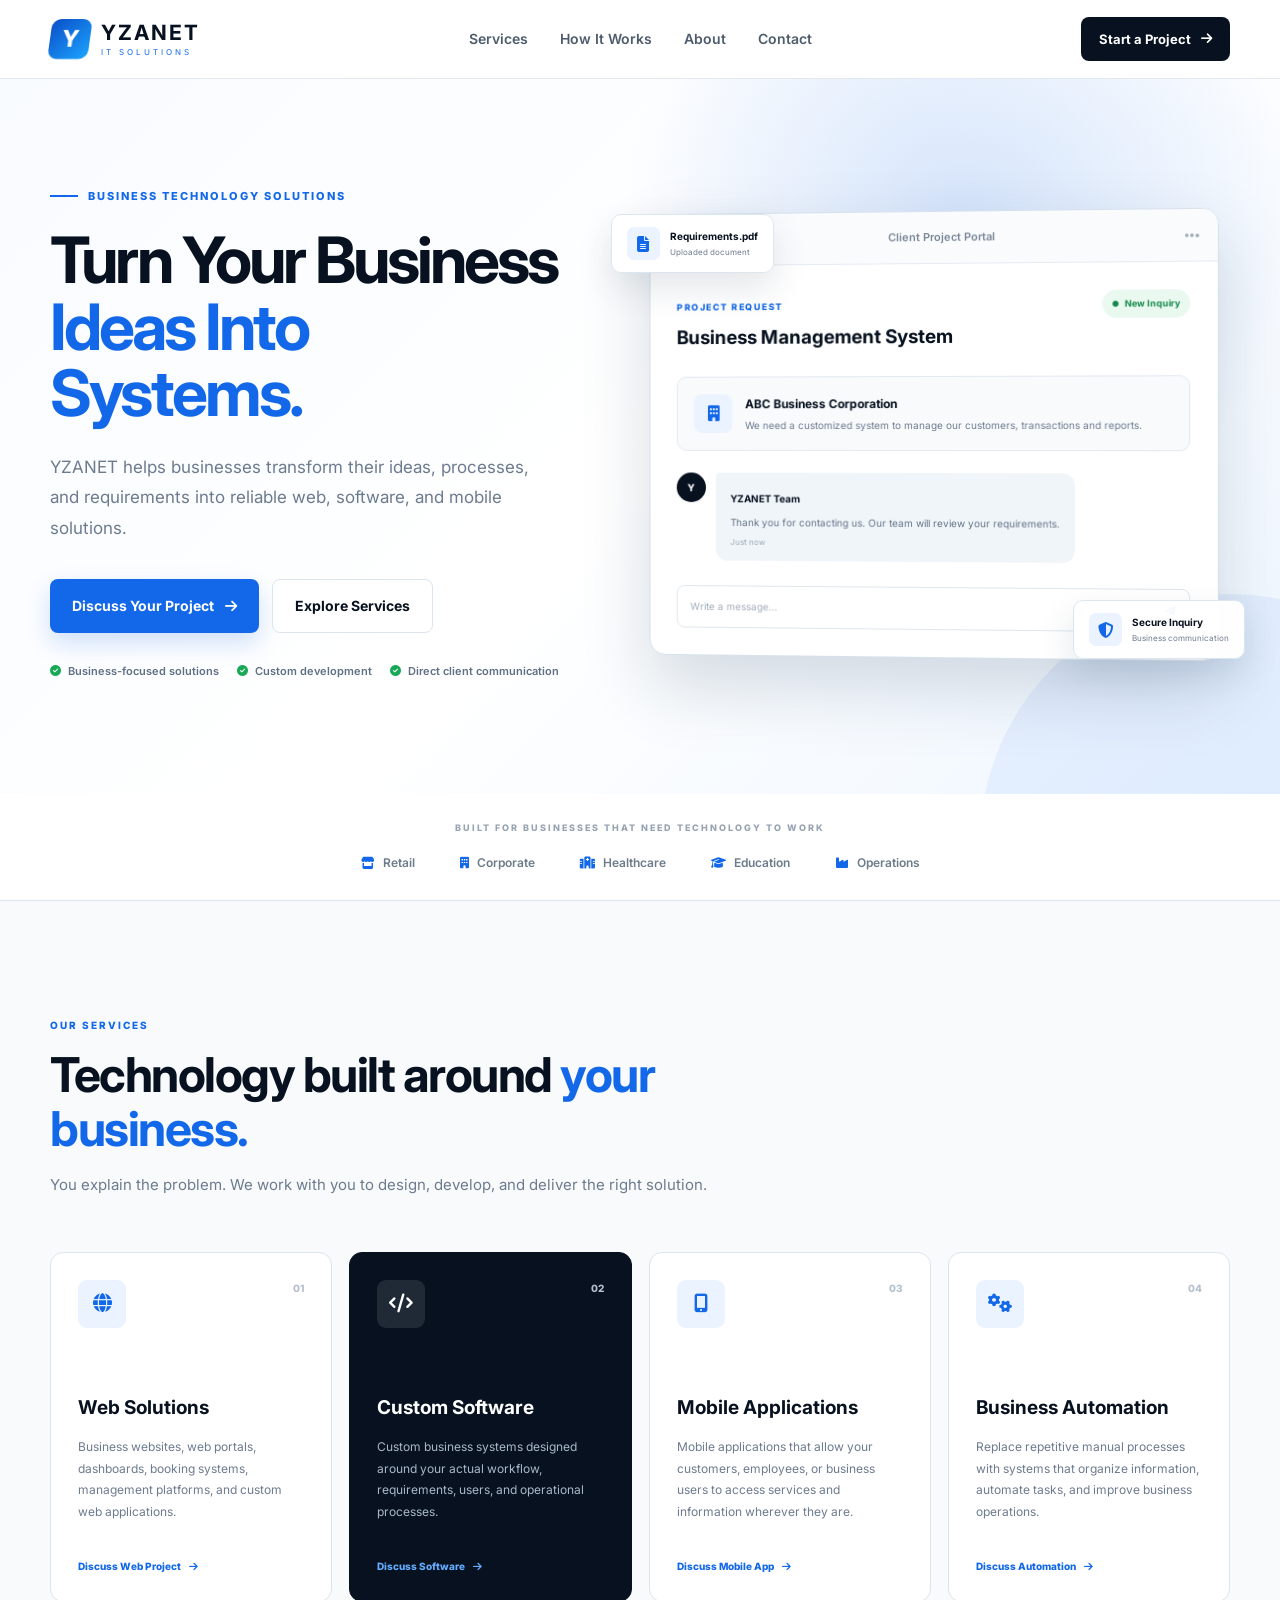
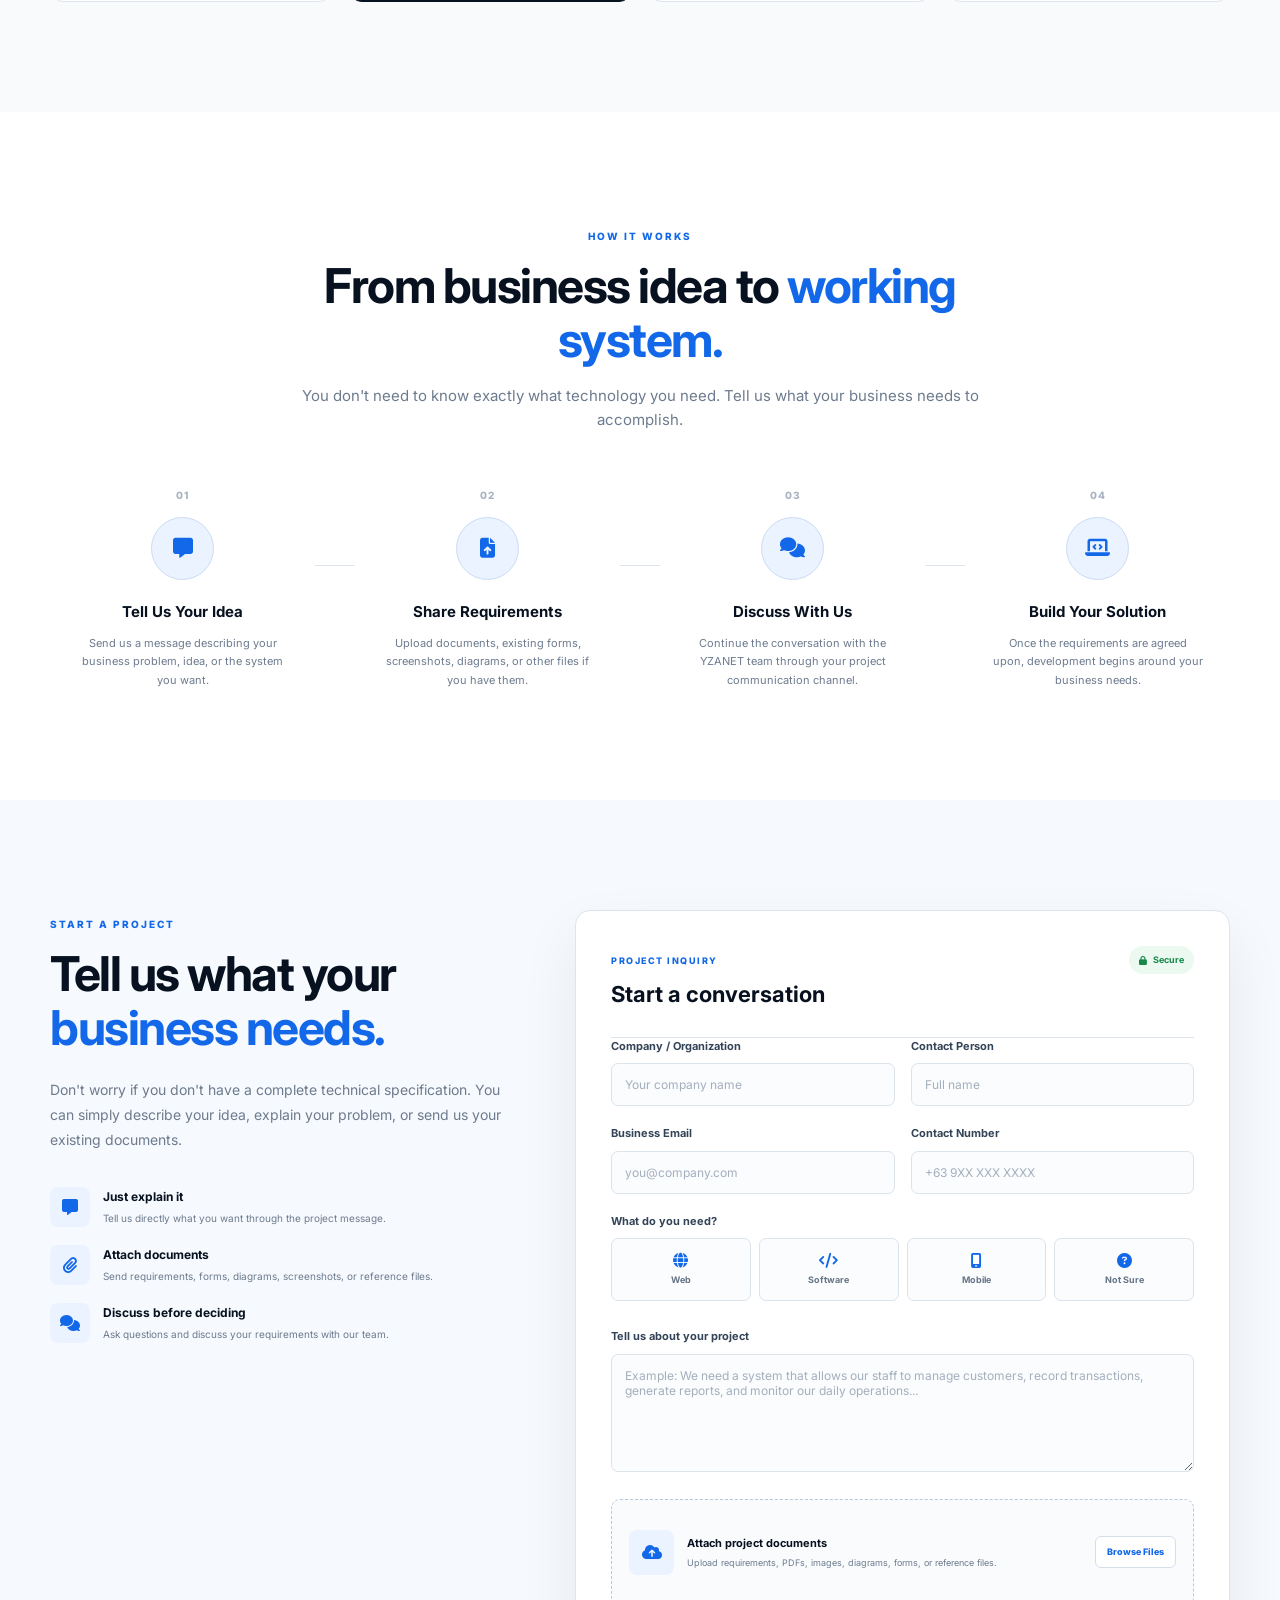
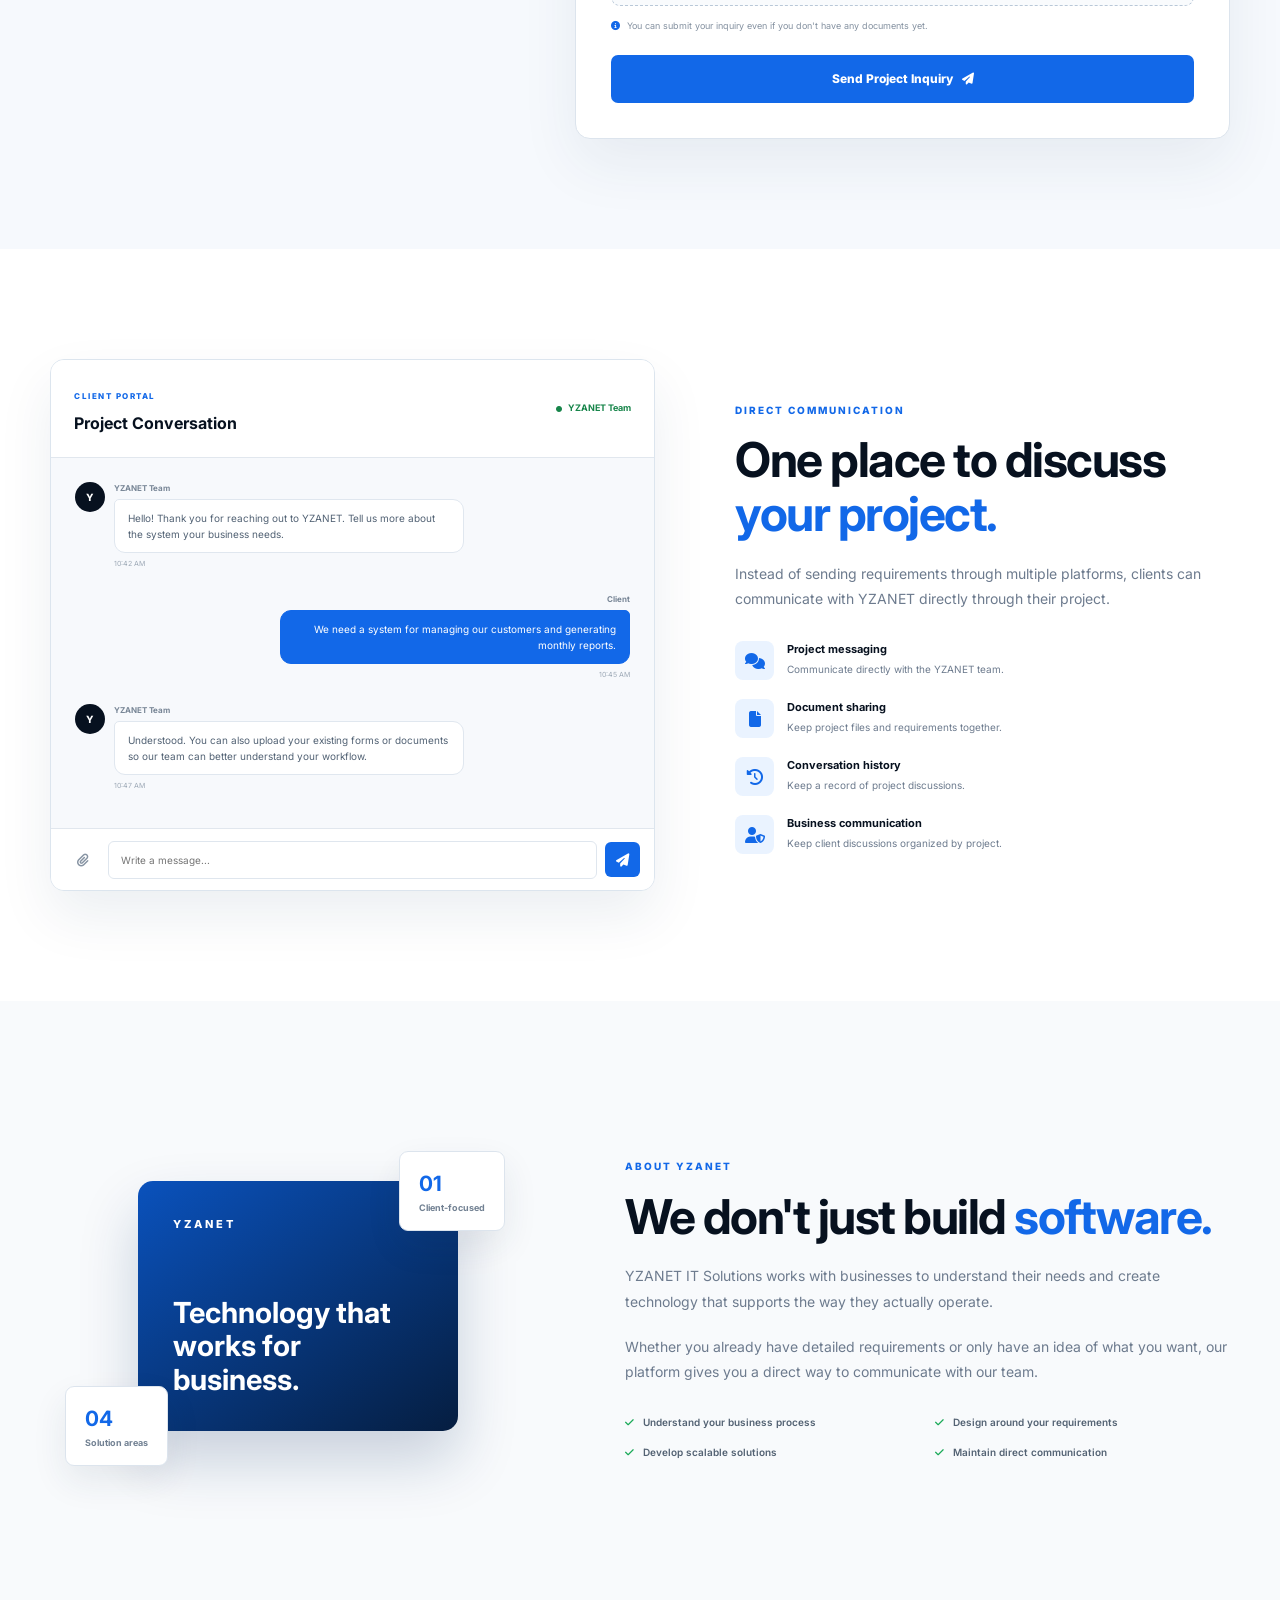
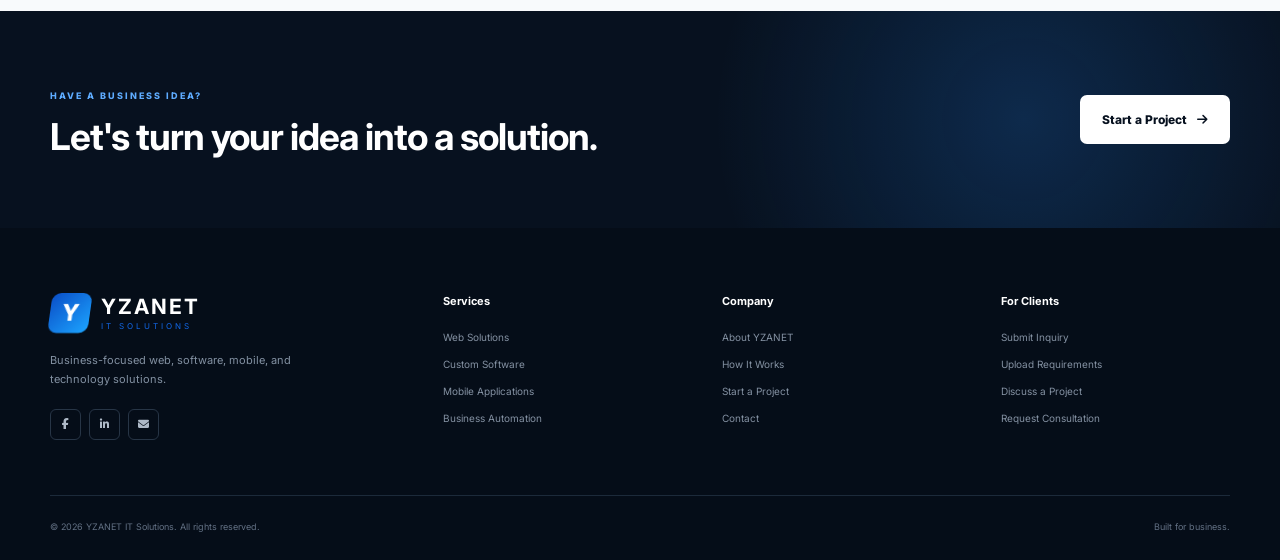
==== index.html @ 0297be77 "Fixing index" ====
<!DOCTYPE html>
<html lang="en">
<head>
    <meta charset="UTF-8">
    <meta name="viewport" content="width=device-width, initial-scale=1.0">
    <title>YZANET IT Solutions | Business Technology Solutions</title>
    <link rel="stylesheet" href="style.css">
    <link rel="preconnect" href="https://fonts.googleapis.com">
    <link rel="preconnect" href="https://fonts.gstatic.com" crossorigin>
    <link href="https://fonts.googleapis.com/css2?family=Inter:wght@400;500;600;700;800&display=swap" rel="stylesheet">
    <link rel="stylesheet" href="https://cdnjs.cloudflare.com/ajax/libs/font-awesome/6.7.2/css/all.min.css">
</head>
<body>

<header class="header">
    <div class="container nav-wrapper">
        <a href="#" class="logo">
            <span class="logo-mark">Y</span>
            <span class="logo-text">
                <strong>YZANET</strong>
                <small>IT SOLUTIONS</small>
            </span>
        </a>

        <nav class="navigation">
            <a href="#services">Services</a>
            <a href="#process">How It Works</a>
            <a href="#about">About</a>
            <a href="#contact">Contact</a>
        </nav>

        <a href="#project" class="nav-button">
            Start a Project
            <i class="fa-solid fa-arrow-right"></i>
        </a>
    </div>
</header>

<main>

<section class="hero">
    <div class="container hero-grid">
        <div class="hero-content">
            <div class="hero-label">
                <span></span>
                BUSINESS TECHNOLOGY SOLUTIONS
            </div>

            <h1>
                Turn Your Business
                <span>Ideas Into Systems.</span>
            </h1>

            <p>
                YZANET helps businesses transform their ideas, processes,
                and requirements into reliable web, software, and mobile
                solutions.
            </p>

            <div class="hero-actions">
                <a href="#project" class="primary-button">
                    Discuss Your Project
                    <i class="fa-solid fa-arrow-right"></i>
                </a>

                <a href="#services" class="secondary-button">
                    Explore Services
                </a>
            </div>

            <div class="hero-trust">
                <div>
                    <i class="fa-solid fa-circle-check"></i>
                    Business-focused solutions
                </div>

                <div>
                    <i class="fa-solid fa-circle-check"></i>
                    Custom development
                </div>

                <div>
                    <i class="fa-solid fa-circle-check"></i>
                    Direct client communication
                </div>
            </div>
        </div>

        <div class="hero-panel">
            <div class="dashboard-window">
                <div class="window-top">
                    <div class="window-dots">
                        <span></span>
                        <span></span>
                        <span></span>
                    </div>

                    <span class="window-title">
                        Client Project Portal
                    </span>

                    <i class="fa-solid fa-ellipsis"></i>
                </div>

                <div class="dashboard-content">
                    <div class="dashboard-header">
                        <div>
                            <small>PROJECT REQUEST</small>
                            <h3>Business Management System</h3>
                        </div>

                        <span class="status">
                            <i class="fa-solid fa-circle"></i>
                            New Inquiry
                        </span>
                    </div>

                    <div class="request-card">
                        <div class="request-icon">
                            <i class="fa-solid fa-building"></i>
                        </div>

                        <div>
                            <strong>ABC Business Corporation</strong>
                            <p>
                                We need a customized system to manage
                                our customers, transactions and reports.
                            </p>
                        </div>
                    </div>

                    <div class="dashboard-message">
                        <div class="message-avatar">
                            Y
                        </div>

                        <div class="message-bubble">
                            <strong>YZANET Team</strong>
                            <p>
                                Thank you for contacting us. Our team
                                will review your requirements.
                            </p>
                            <small>Just now</small>
                        </div>
                    </div>

                    <div class="dashboard-input">
                        <span>Write a message...</span>
                        <i class="fa-solid fa-paper-plane"></i>
                    </div>
                </div>
            </div>

            <div class="floating-card floating-document">
                <i class="fa-solid fa-file-lines"></i>
                <div>
                    <strong>Requirements.pdf</strong>
                    <small>Uploaded document</small>
                </div>
            </div>

            <div class="floating-card floating-secure">
                <i class="fa-solid fa-shield-halved"></i>
                <div>
                    <strong>Secure Inquiry</strong>
                    <small>Business communication</small>
                </div>
            </div>
        </div>
    </div>
</section>

<section class="clients-strip">
    <div class="container">
        <p>BUILT FOR BUSINESSES THAT NEED TECHNOLOGY TO WORK</p>

        <div class="business-types">
            <span><i class="fa-solid fa-store"></i> Retail</span>
            <span><i class="fa-solid fa-building"></i> Corporate</span>
            <span><i class="fa-solid fa-hospital"></i> Healthcare</span>
            <span><i class="fa-solid fa-graduation-cap"></i> Education</span>
            <span><i class="fa-solid fa-industry"></i> Operations</span>
        </div>
    </div>
</section>

<section class="services section" id="services">
    <div class="container">
        <div class="section-heading">
            <span class="section-label">OUR SERVICES</span>

            <h2>
                Technology built around
                <span>your business.</span>
            </h2>

            <p>
                You explain the problem. We work with you to design,
                develop, and deliver the right solution.
            </p>
        </div>

        <div class="service-grid">

            <article class="service-card">
                <div class="service-icon">
                    <i class="fa-solid fa-globe"></i>
                </div>

                <span class="service-number">01</span>

                <h3>Web Solutions</h3>

                <p>
                    Business websites, web portals, dashboards,
                    booking systems, management platforms, and
                    custom web applications.
                </p>

                <a href="#project">
                    Discuss Web Project
                    <i class="fa-solid fa-arrow-right"></i>
                </a>
            </article>

            <article class="service-card featured">
                <div class="service-icon">
                    <i class="fa-solid fa-code"></i>
                </div>

                <span class="service-number">02</span>

                <h3>Custom Software</h3>

                <p>
                    Custom business systems designed around your
                    actual workflow, requirements, users, and
                    operational processes.
                </p>

                <a href="#project">
                    Discuss Software
                    <i class="fa-solid fa-arrow-right"></i>
                </a>
            </article>

            <article class="service-card">
                <div class="service-icon">
                    <i class="fa-solid fa-mobile-screen-button"></i>
                </div>

                <span class="service-number">03</span>

                <h3>Mobile Applications</h3>

                <p>
                    Mobile applications that allow your customers,
                    employees, or business users to access services
                    and information wherever they are.
                </p>

                <a href="#project">
                    Discuss Mobile App
                    <i class="fa-solid fa-arrow-right"></i>
                </a>
            </article>

            <article class="service-card">
                <div class="service-icon">
                    <i class="fa-solid fa-gears"></i>
                </div>

                <span class="service-number">04</span>

                <h3>Business Automation</h3>

                <p>
                    Replace repetitive manual processes with systems
                    that organize information, automate tasks, and
                    improve business operations.
                </p>

                <a href="#project">
                    Discuss Automation
                    <i class="fa-solid fa-arrow-right"></i>
                </a>
            </article>

        </div>
    </div>
</section>

<section class="process section" id="process">
    <div class="container">

        <div class="section-heading centered">
            <span class="section-label">HOW IT WORKS</span>

            <h2>
                From business idea to
                <span>working system.</span>
            </h2>

            <p>
                You don't need to know exactly what technology you need.
                Tell us what your business needs to accomplish.
            </p>
        </div>

        <div class="process-grid">

            <div class="process-step">
                <div class="step-number">01</div>

                <div class="step-icon">
                    <i class="fa-solid fa-message"></i>
                </div>

                <h3>Tell Us Your Idea</h3>

                <p>
                    Send us a message describing your business problem,
                    idea, or the system you want.
                </p>
            </div>

            <div class="process-line"></div>

            <div class="process-step">
                <div class="step-number">02</div>

                <div class="step-icon">
                    <i class="fa-solid fa-file-arrow-up"></i>
                </div>

                <h3>Share Requirements</h3>

                <p>
                    Upload documents, existing forms, screenshots,
                    diagrams, or other files if you have them.
                </p>
            </div>

            <div class="process-line"></div>

            <div class="process-step">
                <div class="step-number">03</div>

                <div class="step-icon">
                    <i class="fa-solid fa-comments"></i>
                </div>

                <h3>Discuss With Us</h3>

                <p>
                    Continue the conversation with the YZANET team
                    through your project communication channel.
                </p>
            </div>

            <div class="process-line"></div>

            <div class="process-step">
                <div class="step-number">04</div>

                <div class="step-icon">
                    <i class="fa-solid fa-laptop-code"></i>
                </div>

                <h3>Build Your Solution</h3>

                <p>
                    Once the requirements are agreed upon, development
                    begins around your business needs.
                </p>
            </div>

        </div>
    </div>
</section>

<section class="project-section section" id="project">
    <div class="container project-layout">

        <div class="project-info">
            <span class="section-label">START A PROJECT</span>

            <h2>
                Tell us what your
                <span>business needs.</span>
            </h2>

            <p>
                Don't worry if you don't have a complete technical
                specification. You can simply describe your idea,
                explain your problem, or send us your existing
                documents.
            </p>

            <div class="project-options">

                <div class="project-option">
                    <div class="option-icon">
                        <i class="fa-solid fa-message"></i>
                    </div>

                    <div>
                        <h4>Just explain it</h4>
                        <p>
                            Tell us directly what you want through
                            the project message.
                        </p>
                    </div>
                </div>

                <div class="project-option">
                    <div class="option-icon">
                        <i class="fa-solid fa-paperclip"></i>
                    </div>

                    <div>
                        <h4>Attach documents</h4>
                        <p>
                            Send requirements, forms, diagrams,
                            screenshots, or reference files.
                        </p>
                    </div>
                </div>

                <div class="project-option">
                    <div class="option-icon">
                        <i class="fa-solid fa-comments"></i>
                    </div>

                    <div>
                        <h4>Discuss before deciding</h4>
                        <p>
                            Ask questions and discuss your requirements
                            with our team.
                        </p>
                    </div>
                </div>

            </div>
        </div>

        <div class="project-form-card">

            <div class="form-header">
                <div>
                    <span>PROJECT INQUIRY</span>
                    <h3>Start a conversation</h3>
                </div>

                <div class="secure-badge">
                    <i class="fa-solid fa-lock"></i>
                    Secure
                </div>
            </div>

            <form>

                <div class="form-row">

                    <div class="form-group">
                        <label for="company">
                            Company / Organization
                        </label>

                        <input
                            type="text"
                            id="company"
                            placeholder="Your company name"
                        >
                    </div>

                    <div class="form-group">
                        <label for="contact">
                            Contact Person
                        </label>

                        <input
                            type="text"
                            id="contact"
                            placeholder="Full name"
                        >
                    </div>

                </div>

                <div class="form-row">

                    <div class="form-group">
                        <label for="email">
                            Business Email
                        </label>

                        <input
                            type="email"
                            id="email"
                            placeholder="you@company.com"
                        >
                    </div>

                    <div class="form-group">
                        <label for="phone">
                            Contact Number
                        </label>

                        <input
                            type="tel"
                            id="phone"
                            placeholder="+63 9XX XXX XXXX"
                        >
                    </div>

                </div>

                <div class="form-group">
                    <label>
                        What do you need?
                    </label>

                    <div class="service-select">

                        <label class="select-option">
                            <input type="checkbox" name="service">
                            <span>
                                <i class="fa-solid fa-globe"></i>
                                Web
                            </span>
                        </label>

                        <label class="select-option">
                            <input type="checkbox" name="service">
                            <span>
                                <i class="fa-solid fa-code"></i>
                                Software
                            </span>
                        </label>

                        <label class="select-option">
                            <input type="checkbox" name="service">
                            <span>
                                <i class="fa-solid fa-mobile-screen"></i>
                                Mobile
                            </span>
                        </label>

                        <label class="select-option">
                            <input type="checkbox" name="service">
                            <span>
                                <i class="fa-solid fa-circle-question"></i>
                                Not Sure
                            </span>
                        </label>

                    </div>
                </div>

                <div class="form-group">
                    <label for="message">
                        Tell us about your project
                    </label>

                    <textarea
                        id="message"
                        rows="6"
                        placeholder="Example: We need a system that allows our staff to manage customers, record transactions, generate reports, and monitor our daily operations..."
                    ></textarea>
                </div>

                <div class="upload-area">

                    <input
                        type="file"
                        id="documents"
                        multiple
                        hidden
                    >

                    <label for="documents" class="upload-content">
                        <div class="upload-icon">
                            <i class="fa-solid fa-cloud-arrow-up"></i>
                        </div>

                        <div>
                            <strong>
                                Attach project documents
                            </strong>

                            <p>
                                Upload requirements, PDFs, images,
                                diagrams, forms, or reference files.
                            </p>
                        </div>

                        <span class="browse-button">
                            Browse Files
                        </span>
                    </label>

                </div>

                <div class="form-note">
                    <i class="fa-solid fa-circle-info"></i>

                    You can submit your inquiry even if you don't
                    have any documents yet.
                </div>

                <button type="submit" class="submit-button">
                    Send Project Inquiry
                    <i class="fa-solid fa-paper-plane"></i>
                </button>

            </form>
        </div>
    </div>
</section>

<section class="conversation-section section">
    <div class="container conversation-layout">

        <div class="conversation-preview">

            <div class="conversation-top">
                <div>
                    <span>CLIENT PORTAL</span>
                    <h3>Project Conversation</h3>
                </div>

                <span class="online">
                    <i class="fa-solid fa-circle"></i>
                    YZANET Team
                </span>
            </div>

            <div class="conversation-body">

                <div class="message received">
                    <div class="message-avatar">
                        Y
                    </div>

                    <div>
                        <span class="message-name">
                            YZANET Team
                        </span>

                        <div class="message-content">
                            Hello! Thank you for reaching out to
                            YZANET. Tell us more about the system
                            your business needs.
                        </div>

                        <small>10:42 AM</small>
                    </div>
                </div>

                <div class="message sent">

                    <div>
                        <span class="message-name">
                            Client
                        </span>

                        <div class="message-content">
                            We need a system for managing our
                            customers and generating monthly reports.
                        </div>

                        <small>10:45 AM</small>
                    </div>

                </div>

                <div class="message received">

                    <div class="message-avatar">
                        Y
                    </div>

                    <div>
                        <span class="message-name">
                            YZANET Team
                        </span>

                        <div class="message-content">
                            Understood. You can also upload your
                            existing forms or documents so our team
                            can better understand your workflow.
                        </div>

                        <small>10:47 AM</small>
                    </div>

                </div>

            </div>

            <div class="conversation-input">
                <button>
                    <i class="fa-solid fa-paperclip"></i>
                </button>

                <input
                    type="text"
                    placeholder="Write a message..."
                >

                <button class="send-message">
                    <i class="fa-solid fa-paper-plane"></i>
                </button>
            </div>

        </div>

        <div class="conversation-info">

            <span class="section-label">
                DIRECT COMMUNICATION
            </span>

            <h2>
                One place to discuss
                <span>your project.</span>
            </h2>

            <p>
                Instead of sending requirements through multiple
                platforms, clients can communicate with YZANET
                directly through their project.
            </p>

            <div class="communication-list">

                <div>
                    <i class="fa-solid fa-comments"></i>

                    <span>
                        <strong>Project messaging</strong>
                        Communicate directly with the YZANET team.
                    </span>
                </div>

                <div>
                    <i class="fa-solid fa-file"></i>

                    <span>
                        <strong>Document sharing</strong>
                        Keep project files and requirements together.
                    </span>
                </div>

                <div>
                    <i class="fa-solid fa-clock-rotate-left"></i>

                    <span>
                        <strong>Conversation history</strong>
                        Keep a record of project discussions.
                    </span>
                </div>

                <div>
                    <i class="fa-solid fa-user-shield"></i>

                    <span>
                        <strong>Business communication</strong>
                        Keep client discussions organized by project.
                    </span>
                </div>

            </div>

        </div>

    </div>
</section>

<section class="about section" id="about">
    <div class="container about-grid">

        <div class="about-visual">
            <div class="about-box main-box">
                <span>YZANET</span>
                <strong>
                    Technology that
                    works for business.
                </strong>
            </div>

            <div class="about-stat stat-one">
                <strong>01</strong>
                <span>Client-focused</span>
            </div>

            <div class="about-stat stat-two">
                <strong>04</strong>
                <span>Solution areas</span>
            </div>
        </div>

        <div class="about-content">

            <span class="section-label">ABOUT YZANET</span>

            <h2>
                We don't just build
                <span>software.</span>
            </h2>

            <p>
                YZANET IT Solutions works with businesses to understand
                their needs and create technology that supports the way
                they actually operate.
            </p>

            <p>
                Whether you already have detailed requirements or only
                have an idea of what you want, our platform gives you
                a direct way to communicate with our team.
            </p>

            <div class="about-points">

                <div>
                    <i class="fa-solid fa-check"></i>
                    <span>Understand your business process</span>
                </div>

                <div>
                    <i class="fa-solid fa-check"></i>
                    <span>Design around your requirements</span>
                </div>

                <div>
                    <i class="fa-solid fa-check"></i>
                    <span>Develop scalable solutions</span>
                </div>

                <div>
                    <i class="fa-solid fa-check"></i>
                    <span>Maintain direct communication</span>
                </div>

            </div>

        </div>

    </div>
</section>

<section class="cta" id="contact">
    <div class="container cta-content">

        <div>
            <span>HAVE A BUSINESS IDEA?</span>

            <h2>
                Let's turn your idea
                into a solution.
            </h2>
        </div>

        <a href="#project" class="cta-button">
            Start a Project
            <i class="fa-solid fa-arrow-right"></i>
        </a>

    </div>
</section>

</main>

<footer class="footer">

    <div class="container footer-grid">

        <div class="footer-brand">

            <a href="#" class="logo">
                <span class="logo-mark">Y</span>

                <span class="logo-text">
                    <strong>YZANET</strong>
                    <small>IT SOLUTIONS</small>
                </span>
            </a>

            <p>
                Business-focused web, software, mobile, and
                technology solutions.
            </p>

            <div class="social-links">
                <a href="#">
                    <i class="fa-brands fa-facebook-f"></i>
                </a>

                <a href="#">
                    <i class="fa-brands fa-linkedin-in"></i>
                </a>

                <a href="#">
                    <i class="fa-solid fa-envelope"></i>
                </a>
            </div>

        </div>

        <div class="footer-column">
            <h4>Services</h4>
            <a href="#services">Web Solutions</a>
            <a href="#services">Custom Software</a>
            <a href="#services">Mobile Applications</a>
            <a href="#services">Business Automation</a>
        </div>

        <div class="footer-column">
            <h4>Company</h4>
            <a href="#about">About YZANET</a>
            <a href="#process">How It Works</a>
            <a href="#project">Start a Project</a>
            <a href="#contact">Contact</a>
        </div>

        <div class="footer-column">
            <h4>For Clients</h4>
            <a href="#project">Submit Inquiry</a>
            <a href="#project">Upload Requirements</a>
            <a href="#project">Discuss a Project</a>
            <a href="#project">Request Consultation</a>
        </div>

    </div>

    <div class="container footer-bottom">
        <span>
            © 2026 YZANET IT Solutions. All rights reserved.
        </span>

        <span>
            Built for business.
        </span>
    </div>

</footer>

</body>
</html>
---- style.css ----
* {
    margin: 0;
    padding: 0;
    box-sizing: border-box;
}

:root {
    --primary: #1268e8;
    --primary-dark: #0751c7;
    --primary-light: #eaf3ff;
    --dark: #07111f;
    --dark-blue: #0b1b31;
    --text: #182538;
    --muted: #6d7b8e;
    --border: #dce4ed;
    --background: #f7f9fc;
    --white: #ffffff;
    --success: #18a957;
}

html {
    scroll-behavior: smooth;
}

body {
    font-family: "Inter", sans-serif;
    color: var(--text);
    background: var(--white);
    line-height: 1.6;
}

a {
    text-decoration: none;
    color: inherit;
}

button,
input,
textarea {
    font-family: inherit;
}

.container {
    width: min(1180px, calc(100% - 40px));
    margin: 0 auto;
}

.header {
    position: sticky;
    top: 0;
    z-index: 1000;
    background: rgba(255, 255, 255, 0.94);
    backdrop-filter: blur(15px);
    border-bottom: 1px solid rgba(220, 228, 237, 0.8);
}

.nav-wrapper {
    min-height: 78px;
    display: flex;
    align-items: center;
    justify-content: space-between;
    gap: 30px;
}

.logo {
    display: flex;
    align-items: center;
    gap: 11px;
}

.logo-mark {
    width: 40px;
    height: 40px;
    display: grid;
    place-items: center;
    color: white;
    background: linear-gradient(135deg, #0a4ec7, #1ca4ff);
    font-size: 23px;
    font-weight: 800;
    border-radius: 9px;
    transform: skew(-8deg);
}

.logo-text {
    display: flex;
    flex-direction: column;
    line-height: 1;
}

.logo-text strong {
    font-size: 21px;
    letter-spacing: 2px;
    color: var(--dark);
}

.logo-text small {
    margin-top: 5px;
    font-size: 8px;
    letter-spacing: 3px;
    color: var(--primary);
}

.navigation {
    display: flex;
    align-items: center;
    gap: 32px;
}

.navigation a {
    color: #4e5c6d;
    font-size: 14px;
    font-weight: 600;
    transition: 0.2s ease;
}

.navigation a:hover {
    color: var(--primary);
}

.nav-button {
    display: flex;
    align-items: center;
    gap: 10px;
    padding: 12px 18px;
    background: var(--dark);
    color: white;
    border-radius: 8px;
    font-size: 13px;
    font-weight: 700;
    transition: 0.2s ease;
}

.nav-button:hover {
    background: var(--primary);
    transform: translateY(-1px);
}

.hero {
    position: relative;
    overflow: hidden;
    background:
        radial-gradient(circle at 75% 20%, rgba(18, 104, 232, 0.18), transparent 30%),
        linear-gradient(135deg, #f8fbff 0%, #ffffff 52%, #eef6ff 100%);
    padding: 95px 0 100px;
}

.hero::before {
    content: "";
    position: absolute;
    width: 500px;
    height: 500px;
    right: -200px;
    bottom: -300px;
    border-radius: 50%;
    background: rgba(18, 104, 232, 0.07);
}

.hero-grid {
    display: grid;
    grid-template-columns: 0.92fr 1.08fr;
    align-items: center;
    gap: 70px;
}

.hero-label {
    display: flex;
    align-items: center;
    gap: 10px;
    color: var(--primary);
    font-size: 11px;
    font-weight: 800;
    letter-spacing: 2px;
    margin-bottom: 22px;
}

.hero-label span {
    width: 28px;
    height: 2px;
    background: var(--primary);
}

.hero h1 {
    max-width: 650px;
    color: var(--dark);
    font-size: clamp(45px, 5vw, 68px);
    line-height: 1.04;
    letter-spacing: -3px;
    margin-bottom: 25px;
}

.hero h1 span {
    display: block;
    color: var(--primary);
}

.hero-content > p {
    max-width: 580px;
    color: var(--muted);
    font-size: 17px;
    line-height: 1.8;
}

.hero-actions {
    display: flex;
    gap: 13px;
    margin-top: 35px;
}

.primary-button,
.secondary-button {
    display: inline-flex;
    align-items: center;
    justify-content: center;
    gap: 11px;
    padding: 15px 22px;
    border-radius: 8px;
    font-size: 14px;
    font-weight: 700;
    transition: 0.2s ease;
}

.primary-button {
    background: var(--primary);
    color: white;
    box-shadow: 0 10px 25px rgba(18, 104, 232, 0.2);
}

.primary-button:hover {
    background: var(--primary-dark);
    transform: translateY(-2px);
}

.secondary-button {
    border: 1px solid var(--border);
    background: white;
    color: var(--dark);
}

.secondary-button:hover {
    border-color: var(--primary);
    color: var(--primary);
}

.hero-trust {
    display: flex;
    flex-wrap: wrap;
    gap: 18px;
    margin-top: 30px;
}

.hero-trust div {
    display: flex;
    align-items: center;
    gap: 7px;
    color: #607084;
    font-size: 11px;
    font-weight: 600;
}

.hero-trust i {
    color: var(--success);
}

.hero-panel {
    position: relative;
    min-height: 520px;
    display: flex;
    align-items: center;
    justify-content: center;
}

.dashboard-window {
    width: 100%;
    max-width: 570px;
    overflow: hidden;
    border: 1px solid #d7e1ed;
    border-radius: 16px;
    background: white;
    box-shadow: 0 30px 70px rgba(18, 47, 79, 0.17);
    transform: perspective(1000px) rotateY(-3deg);
}

.window-top {
    height: 52px;
    padding: 0 18px;
    display: flex;
    align-items: center;
    justify-content: space-between;
    border-bottom: 1px solid #e5ebf2;
    background: #fafbfd;
}

.window-dots {
    display: flex;
    gap: 6px;
}

.window-dots span {
    width: 8px;
    height: 8px;
    border-radius: 50%;
    background: #c8d2df;
}

.window-title {
    color: #7a8797;
    font-size: 11px;
    font-weight: 600;
}

.window-top > i {
    color: #9ca9b7;
}

.dashboard-content {
    padding: 27px;
}

.dashboard-header {
    display: flex;
    align-items: flex-start;
    justify-content: space-between;
    gap: 15px;
}

.dashboard-header small {
    color: var(--primary);
    font-size: 9px;
    font-weight: 800;
    letter-spacing: 1.5px;
}

.dashboard-header h3 {
    margin-top: 5px;
    color: var(--dark);
    font-size: 19px;
}

.status {
    display: flex;
    align-items: center;
    gap: 6px;
    padding: 7px 10px;
    color: #14884a;
    background: #eaf9f0;
    border-radius: 20px;
    font-size: 9px;
    font-weight: 700;
    white-space: nowrap;
}

.status i {
    font-size: 6px;
}

.request-card {
    display: flex;
    gap: 13px;
    margin-top: 24px;
    padding: 17px;
    border: 1px solid #e1e8f0;
    border-radius: 10px;
    background: #f8fafc;
}

.request-icon {
    width: 39px;
    height: 39px;
    flex-shrink: 0;
    display: grid;
    place-items: center;
    color: var(--primary);
    background: var(--primary-light);
    border-radius: 8px;
}

.request-card strong {
    display: block;
    color: var(--dark);
    font-size: 12px;
}

.request-card p {
    margin-top: 4px;
    color: var(--muted);
    font-size: 10px;
    line-height: 1.6;
}

.dashboard-message {
    display: flex;
    align-items: flex-start;
    gap: 10px;
    margin-top: 22px;
}

.message-avatar {
    width: 31px;
    height: 31px;
    flex-shrink: 0;
    display: grid;
    place-items: center;
    border-radius: 50%;
    color: white;
    background: linear-gradient(135deg, #0a4ec7, #1ca4ff);
    font-size: 12px;
    font-weight: 800;
}

.message-bubble {
    max-width: 380px;
    padding: 12px 15px;
    background: #f0f5fa;
    border-radius: 5px 12px 12px 12px;
}

.message-bubble strong {
    color: var(--dark);
    font-size: 10px;
}

.message-bubble p {
    margin-top: 4px;
    color: #647385;
    font-size: 10px;
}

.message-bubble small {
    display: block;
    margin-top: 6px;
    color: #9aa6b4;
    font-size: 8px;
}

.dashboard-input {
    height: 43px;
    margin-top: 25px;
    padding: 0 13px;
    display: flex;
    align-items: center;
    justify-content: space-between;
    border: 1px solid #dfe6ed;
    border-radius: 8px;
    color: #a1adba;
    font-size: 10px;
}

.dashboard-input i {
    color: var(--primary);
}

.floating-card {
    position: absolute;
    display: flex;
    align-items: center;
    gap: 10px;
    padding: 12px 15px;
    background: rgba(255, 255, 255, 0.96);
    border: 1px solid #dce6f1;
    border-radius: 10px;
    box-shadow: 0 15px 35px rgba(24, 48, 75, 0.12);
}

.floating-card > i {
    width: 33px;
    height: 33px;
    display: grid;
    place-items: center;
    color: var(--primary);
    background: var(--primary-light);
    border-radius: 7px;
}

.floating-card strong,
.floating-card small {
    display: block;
}

.floating-card strong {
    color: var(--dark);
    font-size: 10px;
}

.floating-card small {
    margin-top: 2px;
    color: var(--muted);
    font-size: 8px;
}

.floating-document {
    top: 40px;
    left: -20px;
}

.floating-secure {
    right: -15px;
    bottom: 35px;
}

.clients-strip {
    padding: 27px 0;
    border-bottom: 1px solid var(--border);
    background: white;
}

.clients-strip p {
    text-align: center;
    color: #98a4b2;
    font-size: 9px;
    font-weight: 800;
    letter-spacing: 2px;
}

.business-types {
    margin-top: 18px;
    display: flex;
    justify-content: center;
    flex-wrap: wrap;
    gap: 45px;
}

.business-types span {
    display: flex;
    align-items: center;
    gap: 8px;
    color: #6d7b8a;
    font-size: 12px;
    font-weight: 600;
}

.business-types i {
    color: var(--primary);
}

.section {
    padding: 110px 0;
}

.services {
    background: #f8fafc;
}

.section-heading {
    max-width: 700px;
    margin-bottom: 55px;
}

.section-heading.centered {
    margin-left: auto;
    margin-right: auto;
    text-align: center;
}

.section-label {
    color: var(--primary);
    font-size: 10px;
    font-weight: 800;
    letter-spacing: 2px;
}

.section-heading h2,
.project-info h2,
.conversation-info h2,
.about-content h2 {
    margin-top: 12px;
    color: var(--dark);
    font-size: clamp(33px, 4vw, 48px);
    line-height: 1.12;
    letter-spacing: -1.5px;
}

.section-heading h2 span,
.project-info h2 span,
.conversation-info h2 span,
.about-content h2 span {
    color: var(--primary);
}

.section-heading p {
    margin-top: 17px;
    color: var(--muted);
    font-size: 15px;
}

.service-grid {
    display: grid;
    grid-template-columns: repeat(4, 1fr);
    gap: 17px;
}

.service-card {
    position: relative;
    overflow: hidden;
    min-height: 350px;
    padding: 27px;
    border: 1px solid var(--border);
    border-radius: 13px;
    background: white;
    transition: 0.25s ease;
}

.service-card:hover {
    transform: translateY(-6px);
    border-color: #b9d3f7;
    box-shadow: 0 20px 45px rgba(17, 55, 92, 0.08);
}

.service-card.featured {
    color: white;
    border-color: var(--dark);
    background: var(--dark);
}

.service-card.featured h3 {
    color: white;
}

.service-card.featured p {
    color: #aab8c9;
}

.service-card.featured .service-icon {
    color: white;
    background: rgba(255, 255, 255, 0.1);
}

.service-card.featured a {
    color: #62adff;
}

.service-icon {
    width: 48px;
    height: 48px;
    display: grid;
    place-items: center;
    color: var(--primary);
    background: var(--primary-light);
    border-radius: 9px;
    font-size: 19px;
}

.service-number {
    position: absolute;
    top: 27px;
    right: 27px;
    color: #b5c0cd;
    font-size: 10px;
    font-weight: 800;
}

.service-card h3 {
    margin-top: 65px;
    color: var(--dark);
    font-size: 19px;
}

.service-card p {
    margin-top: 13px;
    color: var(--muted);
    font-size: 12px;
    line-height: 1.8;
}

.service-card a {
    position: absolute;
    left: 27px;
    bottom: 27px;
    display: flex;
    align-items: center;
    gap: 8px;
    color: var(--primary);
    font-size: 10px;
    font-weight: 800;
}

.process {
    background: white;
}

.process-grid {
    display: grid;
    grid-template-columns: 1fr 40px 1fr 40px 1fr 40px 1fr;
    align-items: start;
}

.process-step {
    text-align: center;
}

.step-number {
    color: #a8b4c1;
    font-size: 10px;
    font-weight: 800;
    letter-spacing: 1px;
}

.step-icon {
    width: 63px;
    height: 63px;
    margin: 14px auto 20px;
    display: grid;
    place-items: center;
    border: 1px solid #cbdcf1;
    border-radius: 50%;
    color: var(--primary);
    background: var(--primary-light);
    font-size: 20px;
}

.process-step h3 {
    color: var(--dark);
    font-size: 15px;
}

.process-step p {
    margin: 10px auto 0;
    max-width: 210px;
    color: var(--muted);
    font-size: 11px;
    line-height: 1.7;
}

.process-line {
    height: 1px;
    margin-top: 78px;
    background: #dce4ed;
}

.project-section {
    background: #f6f9fd;
}

.project-layout {
    display: grid;
    grid-template-columns: 0.82fr 1.18fr;
    gap: 70px;
    align-items: start;
}

.project-info {
    position: sticky;
    top: 110px;
}

.project-info > p {
    margin-top: 22px;
    color: var(--muted);
    font-size: 14px;
    line-height: 1.8;
}

.project-options {
    display: flex;
    flex-direction: column;
    gap: 18px;
    margin-top: 35px;
}

.project-option {
    display: flex;
    gap: 13px;
}

.option-icon {
    width: 40px;
    height: 40px;
    flex-shrink: 0;
    display: grid;
    place-items: center;
    color: var(--primary);
    background: var(--primary-light);
    border-radius: 8px;
}

.project-option h4 {
    color: var(--dark);
    font-size: 12px;
}

.project-option p {
    margin-top: 3px;
    color: var(--muted);
    font-size: 10px;
    line-height: 1.6;
}

.project-form-card {
    padding: 35px;
    border: 1px solid var(--border);
    border-radius: 15px;
    background: white;
    box-shadow: 0 25px 60px rgba(22, 53, 87, 0.07);
}

.form-header {
    display: flex;
    align-items: flex-start;
    justify-content: space-between;
    padding-bottom: 24px;
    border-bottom: 1px solid var(--border);
}

.form-header > div:first-child span {
    color: var(--primary);
    font-size: 9px;
    font-weight: 800;
    letter-spacing: 1.5px;
}

.form-header h3 {
    margin-top: 6px;
    color: var(--dark);
    font-size: 22px;
}

.secure-badge {
    display: flex;
    align-items: center;
    gap: 6px;
    padding: 7px 10px;
    color: #18874a;
    background: #ebf9f0;
    border-radius: 20px;
    font-size: 9px;
    font-weight: 700;
}

.form-card form {
    padding-top: 25px;
}

.form-row {
    display: grid;
    grid-template-columns: 1fr 1fr;
    gap: 16px;
}

.form-group {
    margin-bottom: 19px;
}

.form-group label {
    display: block;
    margin-bottom: 8px;
    color: #344458;
    font-size: 11px;
    font-weight: 700;
}

.form-group input,
.form-group textarea {
    width: 100%;
    border: 1px solid #dbe3eb;
    outline: none;
    border-radius: 7px;
    background: #fbfcfe;
    color: var(--text);
    font-size: 12px;
    transition: 0.2s ease;
}

.form-group input {
    height: 43px;
    padding: 0 13px;
}

.form-group textarea {
    padding: 13px;
    resize: vertical;
}

.form-group input:focus,
.form-group textarea:focus {
    border-color: var(--primary);
    background: white;
    box-shadow: 0 0 0 3px rgba(18, 104, 232, 0.08);
}

.form-group input::placeholder,
.form-group textarea::placeholder {
    color: #a3afbd;
}

.service-select {
    display: grid;
    grid-template-columns: repeat(4, 1fr);
    gap: 8px;
}

.select-option input {
    display: none;
}

.select-option span {
    min-height: 63px;
    padding: 9px;
    display: flex;
    flex-direction: column;
    align-items: center;
    justify-content: center;
    gap: 5px;
    border: 1px solid #dbe3eb;
    border-radius: 7px;
    color: #657486;
    background: #fbfcfe;
    font-size: 9px;
    font-weight: 700;
    cursor: pointer;
    transition: 0.2s ease;
}

.select-option span i {
    color: var(--primary);
    font-size: 15px;
}

.select-option input:checked + span {
    border-color: var(--primary);
    background: var(--primary-light);
    color: var(--primary);
}

.upload-area {
    overflow: hidden;
    margin-top: 5px;
    border: 1px dashed #b9c8d8;
    border-radius: 9px;
    background: #f9fbfd;
}

.upload-content {
    min-height: 105px;
    padding: 17px;
    display: flex;
    align-items: center;
    gap: 13px;
    cursor: pointer;
}

.upload-icon {
    width: 45px;
    height: 45px;
    flex-shrink: 0;
    display: grid;
    place-items: center;
    color: var(--primary);
    background: var(--primary-light);
    border-radius: 8px;
}

.upload-content strong {
    display: block;
    color: var(--dark);
    font-size: 11px;
}

.upload-content p {
    max-width: 320px;
    margin-top: 3px;
    color: var(--muted);
    font-size: 9px;
    line-height: 1.5;
}

.browse-button {
    margin-left: auto;
    padding: 8px 11px;
    border: 1px solid #d5dfe9;
    border-radius: 6px;
    color: var(--primary);
    background: white;
    font-size: 9px;
    font-weight: 800;
    white-space: nowrap;
}

.form-note {
    display: flex;
    align-items: center;
    gap: 7px;
    margin-top: 13px;
    color: #8491a0;
    font-size: 9px;
}

.form-note i {
    color: var(--primary);
}

.submit-button {
    width: 100%;
    height: 48px;
    margin-top: 22px;
    display: flex;
    align-items: center;
    justify-content: center;
    gap: 9px;
    border: none;
    border-radius: 7px;
    color: white;
    background: var(--primary);
    font-size: 12px;
    font-weight: 800;
    cursor: pointer;
    transition: 0.2s ease;
}

.submit-button:hover {
    background: var(--primary-dark);
}

.conversation-section {
    background: white;
}

.conversation-layout {
    display: grid;
    grid-template-columns: 1.1fr 0.9fr;
    gap: 80px;
    align-items: center;
}

.conversation-preview {
    overflow: hidden;
    border: 1px solid #dce5ee;
    border-radius: 14px;
    background: #f7f9fc;
    box-shadow: 0 25px 55px rgba(19, 51, 83, 0.08);
}

.conversation-top {
    padding: 21px 23px;
    display: flex;
    align-items: center;
    justify-content: space-between;
    background: white;
    border-bottom: 1px solid #e1e7ee;
}

.conversation-top span:first-child {
    color: var(--primary);
    font-size: 8px;
    font-weight: 800;
    letter-spacing: 1.5px;
}

.conversation-top h3 {
    margin-top: 4px;
    color: var(--dark);
    font-size: 16px;
}

.online {
    display: flex;
    align-items: center;
    gap: 6px;
    color: #17854a;
    font-size: 9px;
    font-weight: 700;
}

.online i {
    font-size: 6px;
}

.conversation-body {
    min-height: 370px;
    padding: 24px;
    display: flex;
    flex-direction: column;
    gap: 24px;
}

.message {
    display: flex;
    gap: 9px;
    align-items: flex-start;
}

.message.sent {
    justify-content: flex-end;
}

.message.sent > div {
    text-align: right;
}

.message-avatar {
    width: 30px;
    height: 30px;
    display: grid;
    place-items: center;
    flex-shrink: 0;
    border-radius: 50%;
    color: white;
    background: var(--dark);
    font-size: 10px;
    font-weight: 800;
}

.message-name {
    display: block;
    margin-bottom: 4px;
    color: #788696;
    font-size: 8px;
    font-weight: 700;
}

.message-content {
    max-width: 350px;
    padding: 10px 13px;
    color: #526274;
    background: white;
    border: 1px solid #e0e7ef;
    border-radius: 5px 11px 11px 11px;
    font-size: 10px;
    line-height: 1.6;
}

.message.sent .message-content {
    color: white;
    background: var(--primary);
    border-color: var(--primary);
    border-radius: 11px 5px 11px 11px;
}

.message small {
    display: block;
    margin-top: 5px;
    color: #9da9b6;
    font-size: 7px;
}

.conversation-input {
    height: 62px;
    padding: 10px 14px;
    display: flex;
    align-items: center;
    gap: 8px;
    background: white;
    border-top: 1px solid #e1e7ee;
}

.conversation-input input {
    flex: 1;
    height: 38px;
    border: 1px solid #dfe6ee;
    border-radius: 6px;
    outline: none;
    padding: 0 12px;
    color: var(--text);
    font-size: 10px;
}

.conversation-input button {
    width: 35px;
    height: 35px;
    border: none;
    color: #8794a3;
    background: transparent;
    cursor: pointer;
}

.conversation-input .send-message {
    color: white;
    background: var(--primary);
    border-radius: 6px;
}

.conversation-info > p {
    margin-top: 20px;
    color: var(--muted);
    font-size: 14px;
    line-height: 1.8;
}

.communication-list {
    margin-top: 30px;
    display: flex;
    flex-direction: column;
    gap: 19px;
}

.communication-list > div {
    display: flex;
    gap: 13px;
    align-items: flex-start;
}

.communication-list > div > i {
    width: 39px;
    height: 39px;
    display: grid;
    place-items: center;
    flex-shrink: 0;
    color: var(--primary);
    background: var(--primary-light);
    border-radius: 8px;
}

.communication-list span {
    display: flex;
    flex-direction: column;
    color: var(--muted);
    font-size: 10px;
}

.communication-list strong {
    margin-bottom: 2px;
    color: var(--dark);
    font-size: 11px;
}

.about {
    background: #f8fafc;
}

.about-grid {
    display: grid;
    grid-template-columns: 0.9fr 1.1fr;
    gap: 80px;
    align-items: center;
}

.about-visual {
    position: relative;
    min-height: 390px;
    display: flex;
    align-items: center;
    justify-content: center;
}

.main-box {
    width: 320px;
    min-height: 250px;
    padding: 35px;
    display: flex;
    flex-direction: column;
    justify-content: flex-end;
    border-radius: 15px;
    color: white;
    background:
        linear-gradient(145deg, rgba(10, 82, 187, 0.9), rgba(5, 28, 60, 0.97)),
        #0a4ec7;
    box-shadow: 0 30px 60px rgba(8, 47, 94, 0.2);
}

.main-box span {
    margin-bottom: auto;
    font-size: 11px;
    font-weight: 800;
    letter-spacing: 3px;
}

.main-box strong {
    max-width: 230px;
    font-size: 29px;
    line-height: 1.15;
}

.about-stat {
    position: absolute;
    padding: 15px 19px;
    display: flex;
    flex-direction: column;
    background: white;
    border: 1px solid var(--border);
    border-radius: 9px;
    box-shadow: 0 15px 35px rgba(28, 55, 82, 0.09);
}

.about-stat strong {
    color: var(--primary);
    font-size: 21px;
}

.about-stat span {
    color: #718092;
    font-size: 9px;
    font-weight: 700;
}

.stat-one {
    top: 40px;
    right: 40px;
}

.stat-two {
    bottom: 35px;
    left: 15px;
}

.about-content > p {
    margin-top: 20px;
    color: var(--muted);
    font-size: 14px;
    line-height: 1.8;
}

.about-points {
    margin-top: 30px;
    display: grid;
    grid-template-columns: 1fr 1fr;
    gap: 14px;
}

.about-points div {
    display: flex;
    align-items: center;
    gap: 9px;
    color: #536273;
    font-size: 10px;
    font-weight: 600;
}

.about-points i {
    color: var(--success);
}

.cta {
    padding: 70px 0;
    color: white;
    background:
        radial-gradient(circle at 80% 50%, rgba(39, 141, 255, 0.2), transparent 30%),
        var(--dark);
}

.cta-content {
    display: flex;
    align-items: center;
    justify-content: space-between;
    gap: 30px;
}

.cta-content > div > span {
    color: #5eacff;
    font-size: 9px;
    font-weight: 800;
    letter-spacing: 2px;
}

.cta h2 {
    max-width: 600px;
    margin-top: 9px;
    font-size: 37px;
    line-height: 1.15;
    letter-spacing: -1px;
}

.cta-button {
    display: flex;
    align-items: center;
    gap: 10px;
    padding: 15px 22px;
    color: var(--dark);
    background: white;
    border-radius: 7px;
    font-size: 12px;
    font-weight: 800;
    white-space: nowrap;
}

.cta-button:hover {
    color: white;
    background: var(--primary);
}

.footer {
    padding-top: 65px;
    background: #050d18;
    color: white;
}

.footer-grid {
    display: grid;
    grid-template-columns: 1.5fr 1fr 1fr 1fr;
    gap: 50px;
    padding-bottom: 55px;
}

.footer .logo-text strong {
    color: white;
}

.footer-brand p {
    max-width: 290px;
    margin-top: 18px;
    color: #8391a2;
    font-size: 11px;
    line-height: 1.7;
}

.social-links {
    display: flex;
    gap: 8px;
    margin-top: 20px;
}

.social-links a {
    width: 31px;
    height: 31px;
    display: grid;
    place-items: center;
    color: #aeb9c7;
    border: 1px solid #273546;
    border-radius: 6px;
    font-size: 11px;
}

.social-links a:hover {
    color: white;
    border-color: var(--primary);
    background: var(--primary);
}

.footer-column {
    display: flex;
    flex-direction: column;
    gap: 11px;
}

.footer-column h4 {
    margin-bottom: 7px;
    font-size: 11px;
}

.footer-column a {
    color: #8491a2;
    font-size: 10px;
}

.footer-column a:hover {
    color: white;
}

.footer-bottom {
    min-height: 65px;
    display: flex;
    align-items: center;
    justify-content: space-between;
    border-top: 1px solid #1c2a3a;
    color: #637184;
    font-size: 9px;
}

@media (max-width: 1050px) {

    .navigation {
        gap: 18px;
    }

    .hero-grid {
        grid-template-columns: 1fr;
    }

    .hero-content {
        text-align: center;
    }

    .hero-label,
    .hero-actions,
    .hero-trust {
        justify-content: center;
    }

    .hero-content > p {
        margin: 0 auto;
    }

    .hero-panel {
        min-height: 470px;
    }

    .service-grid {
        grid-template-columns: repeat(2, 1fr);
    }

    .process-grid {
        grid-template-columns: 1fr 1fr;
        gap: 40px;
    }

    .process-line {
        display: none;
    }

    .project-layout,
    .conversation-layout,
    .about-grid {
        grid-template-columns: 1fr;
    }

    .project-info {
        position: static;
    }

    .about-visual {
        max-width: 600px;
        margin: 0 auto;
        width: 100%;
    }

    .footer-grid {
        grid-template-columns: 1fr 1fr;
    }
}

@media (max-width: 750px) {

    .container {
        width: min(100% - 28px, 600px);
    }

    .header {
        position: static;
    }

    .nav-wrapper {
        min-height: 70px;
    }

    .navigation {
        display: none;
    }

    .nav-button {
        padding: 10px 13px;
        font-size: 10px;
    }

    .hero {
        padding: 70px 0;
    }

    .hero h1 {
        font-size: 43px;
        letter-spacing: -2px;
    }

    .hero-trust {
        flex-direction: column;
        align-items: center;
    }

    .hero-panel {
        min-height: 370px;
    }

    .dashboard-window {
        transform: none;
    }

    .floating-document {
        left: -5px;
        top: 10px;
    }

    .floating-secure {
        right: -5px;
        bottom: 10px;
    }

    .clients-strip {
        display: none;
    }

    .section {
        padding: 75px 0;
    }

    .section-heading {
        margin-bottom: 35px;
    }

    .service-grid {
        grid-template-columns: 1fr;
    }

    .service-card {
        min-height: 320px;
    }

    .process-grid {
        grid-template-columns: 1fr;
    }

    .process-step p {
        max-width: 300px;
    }

    .project-form-card {
        padding: 23px;
    }

    .form-row {
        grid-template-columns: 1fr;
        gap: 0;
    }

    .service-select {
        grid-template-columns: 1fr 1fr;
    }

    .upload-content {
        align-items: flex-start;
        flex-wrap: wrap;
    }

    .browse-button {
        margin-left: 58px;
    }

    .conversation-layout {
        gap: 45px;
    }

    .conversation-body {
        min-height: 330px;
        padding: 18px;
    }

    .message-content {
        max-width: 250px;
    }

    .about-points {
        grid-template-columns: 1fr;
    }

    .cta-content {
        flex-direction: column;
        align-items: flex-start;
    }

    .footer-grid {
        grid-template-columns: 1fr;
        gap: 35px;
    }

    .footer-bottom {
        flex-direction: column;
        justify-content: center;
        gap: 5px;
        padding: 18px 0;
    }
}

@media (max-width: 450px) {

    .logo-text strong {
        font-size: 17px;
    }

    .logo-text small {
        font-size: 6px;
    }

    .nav-button {
        display: none;
    }

    .hero h1 {
        font-size: 37px;
    }

    .hero-actions {
        flex-direction: column;
    }

    .primary-button,
    .secondary-button {
        width: 100%;
    }

    .hero-panel {
        min-height: 310px;
    }

    .dashboard-content {
        padding: 18px;
    }

    .dashboard-header {
        flex-direction: column;
    }

    .floating-card {
        display: none;
    }

    .project-form-card {
        padding: 18px;
    }

    .form-header {
        flex-direction: column;
        gap: 12px;
    }

    .upload-content {
        display: block;
    }

    .upload-icon {
        margin-bottom: 10px;
    }

    .browse-button {
        display: inline-block;
        margin: 12px 0 0;
    }

    .cta h2 {
        font-size: 29px;
    }
}
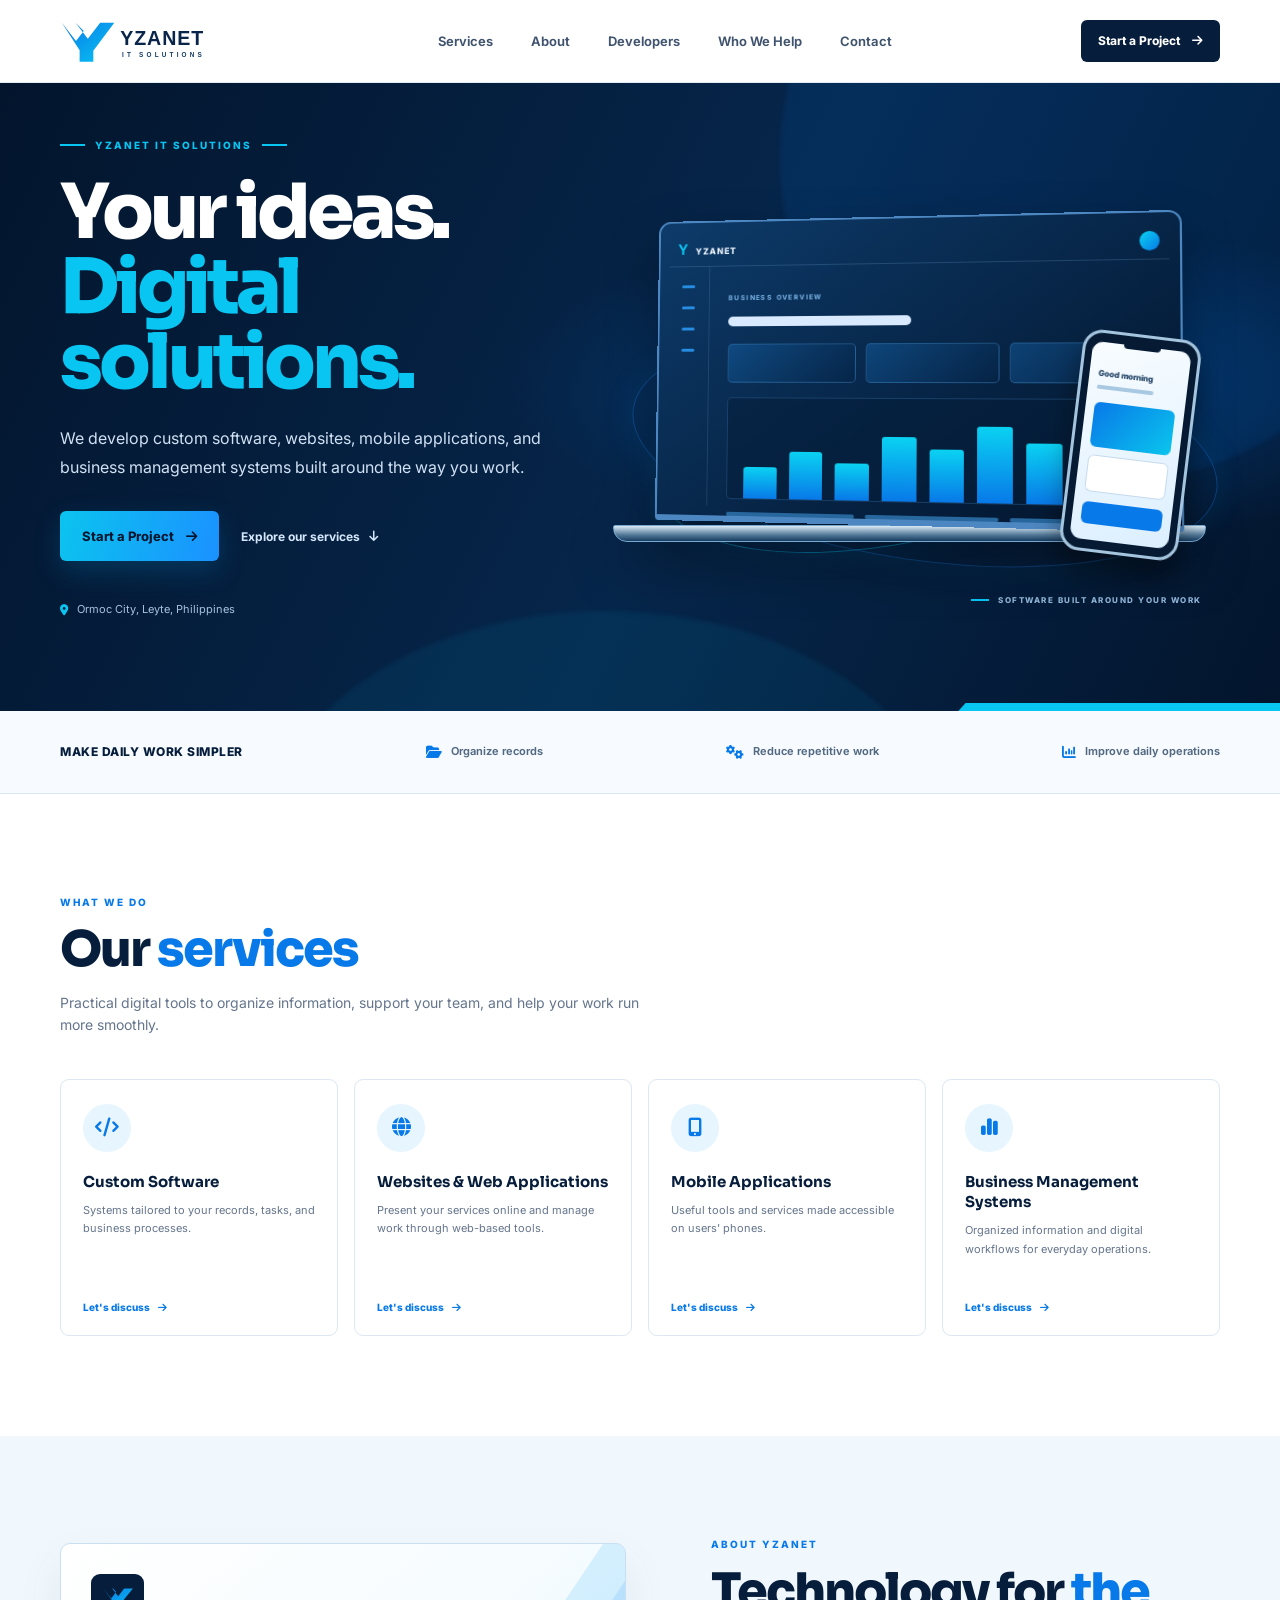
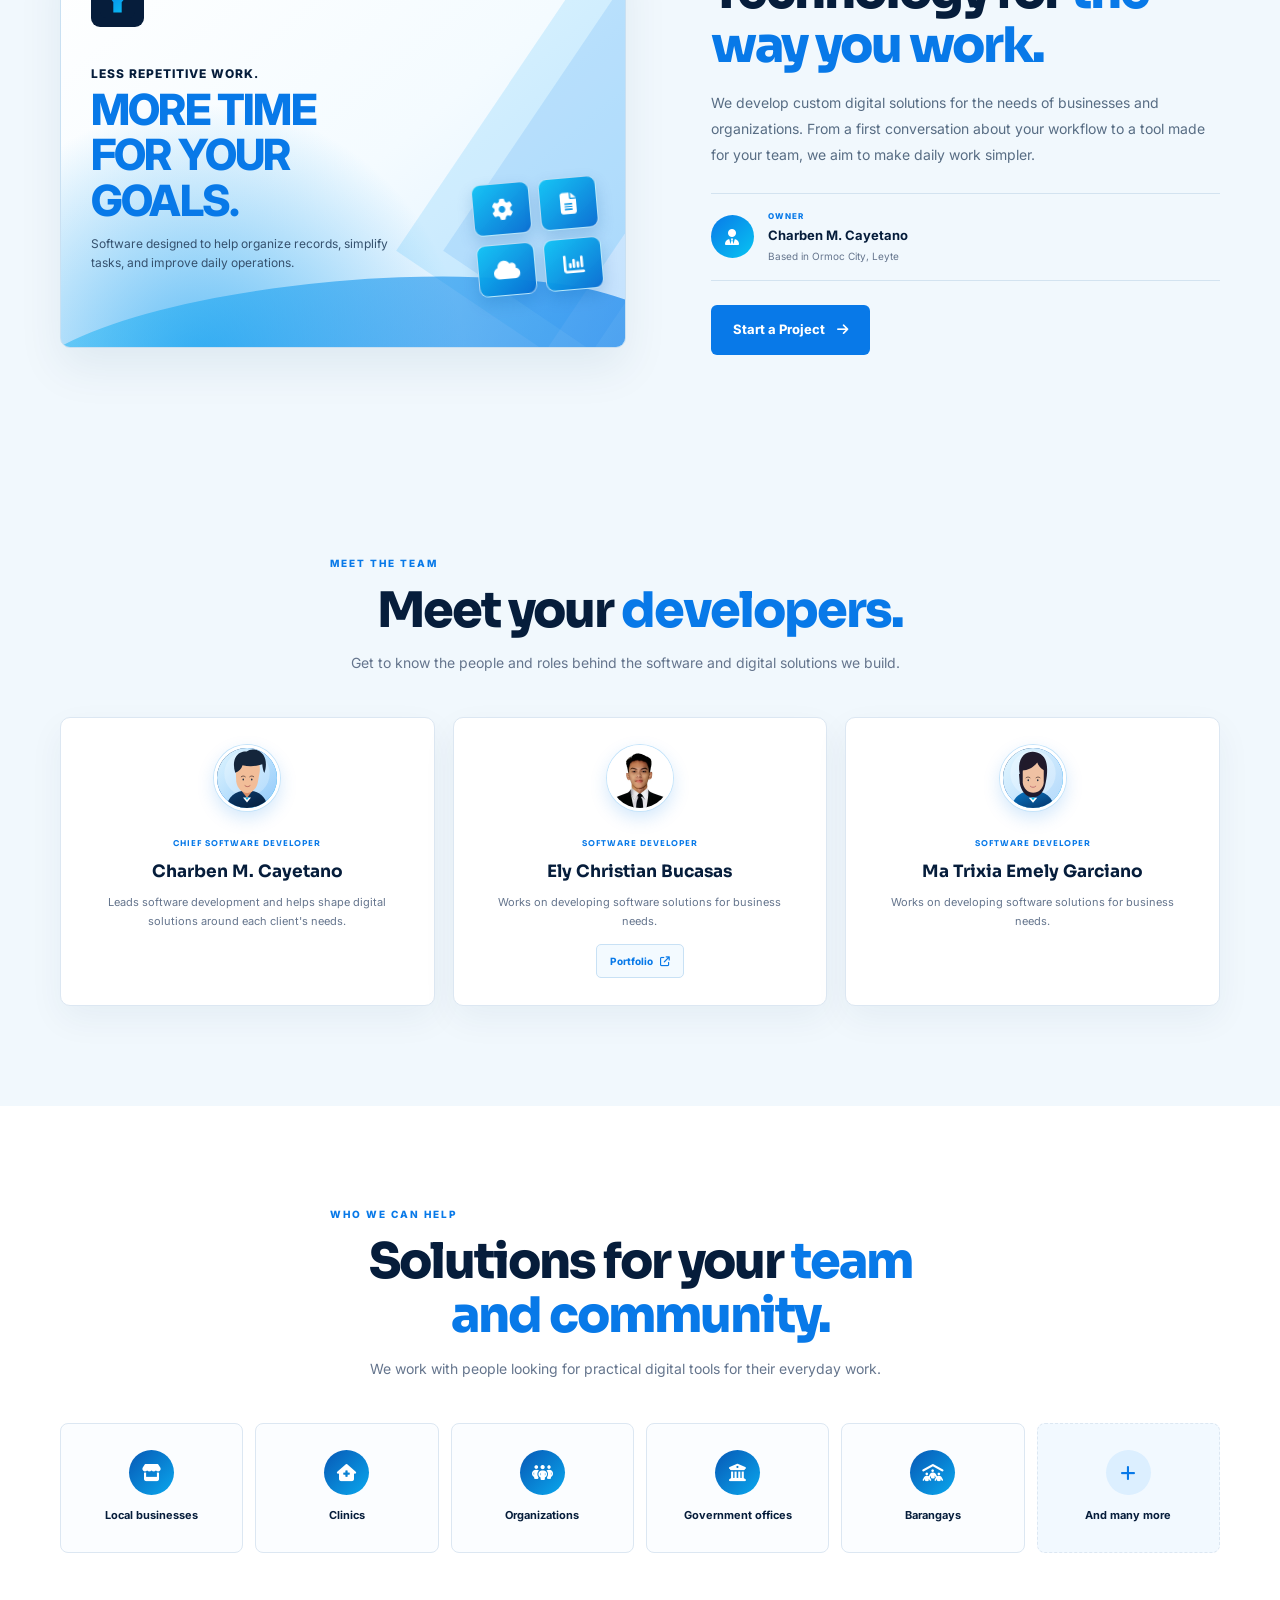
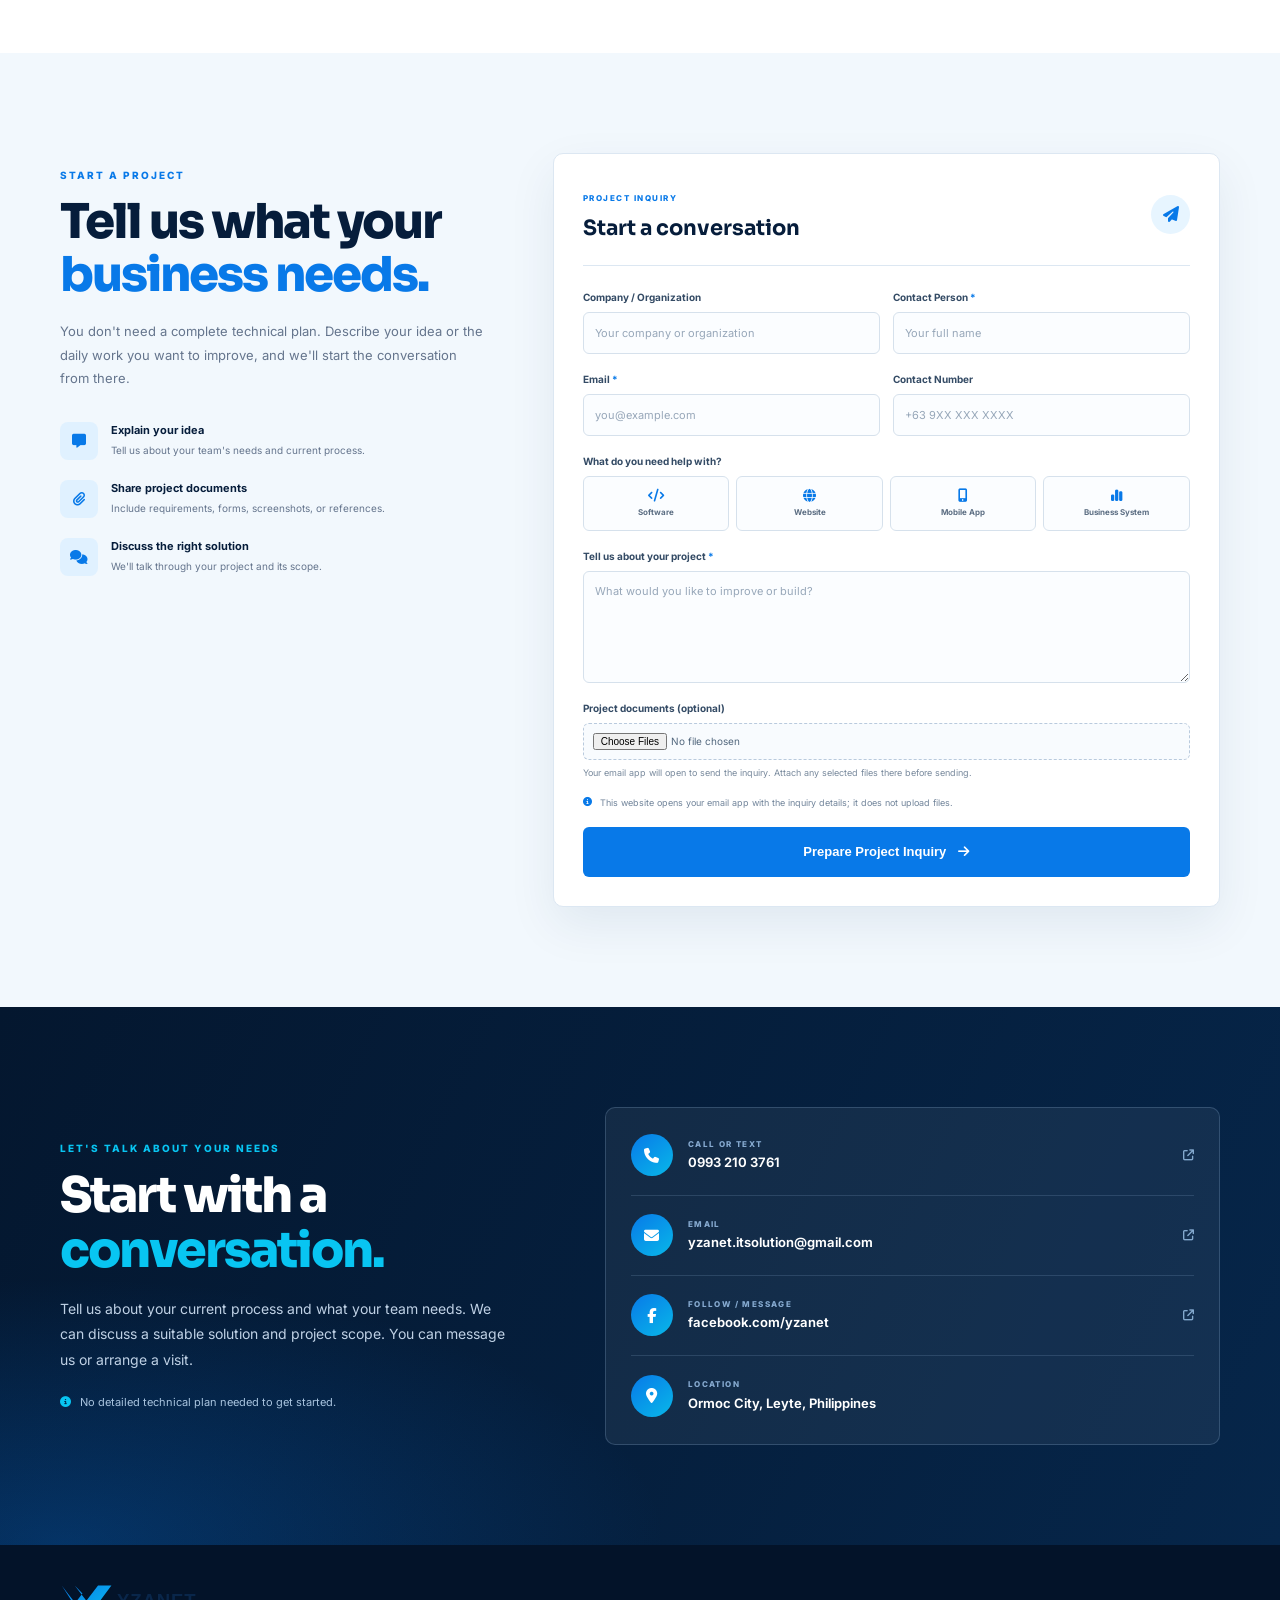
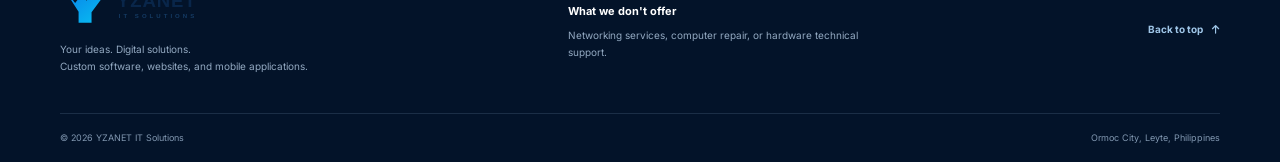
==== commit 9607863d: "Updating the Website" ====
--- a/index.html
+++ b/index.html
@@ -3,949 +3,335 @@
 <head>
     <meta charset="UTF-8">
     <meta name="viewport" content="width=device-width, initial-scale=1.0">
-    <title>YZANET IT Solutions | Business Technology Solutions</title>
-    <link rel="stylesheet" href="style.css">
+    <meta name="description" content="YZANET IT Solutions builds custom software, websites, mobile applications, and business management systems in Ormoc City, Leyte.">
+    <meta name="theme-color" content="#061d3b">
+    <title>YZANET IT Solutions | Your Ideas. Digital Solutions.</title>
+    <link rel="icon" type="image/svg+xml" href="assets/yzanet-icon.svg">
     <link rel="preconnect" href="https://fonts.googleapis.com">
     <link rel="preconnect" href="https://fonts.gstatic.com" crossorigin>
-    <link href="https://fonts.googleapis.com/css2?family=Inter:wght@400;500;600;700;800&display=swap" rel="stylesheet">
+    <link href="https://fonts.googleapis.com/css2?family=Inter:wght@400;500;600;700;800&family=Sora:wght@500;600;700;800&display=swap" rel="stylesheet">
     <link rel="stylesheet" href="https://cdnjs.cloudflare.com/ajax/libs/font-awesome/6.7.2/css/all.min.css">
+    <link rel="stylesheet" href="style.css">
 </head>
 <body>
-
-<header class="header">
-    <div class="container nav-wrapper">
-        <a href="#" class="logo">
-            <span class="logo-mark">Y</span>
-            <span class="logo-text">
-                <strong>YZANET</strong>
-                <small>IT SOLUTIONS</small>
-            </span>
+<header class="site-header">
+    <div class="container header-inner">
+        <a class="brand" href="#home" aria-label="YZANET IT Solutions home">
+            <img src="assets/yzanet-logo.svg" alt="YZANET IT Solutions">
         </a>
 
-        <nav class="navigation">
+        <nav class="main-nav" aria-label="Main navigation">
             <a href="#services">Services</a>
-            <a href="#process">How It Works</a>
             <a href="#about">About</a>
+            <a href="#developers">Developers</a>
+            <a href="#who-we-help">Who We Help</a>
             <a href="#contact">Contact</a>
         </nav>
 
-        <a href="#project" class="nav-button">
-            Start a Project
-            <i class="fa-solid fa-arrow-right"></i>
+        <a class="button button-small button-dark" href="#project">
+            Start a Project <i class="fa-solid fa-arrow-right" aria-hidden="true"></i>
         </a>
     </div>
 </header>
 
 <main>
-
-<section class="hero">
-    <div class="container hero-grid">
-        <div class="hero-content">
-            <div class="hero-label">
-                <span></span>
-                BUSINESS TECHNOLOGY SOLUTIONS
-            </div>
-
-            <h1>
-                Turn Your Business
-                <span>Ideas Into Systems.</span>
-            </h1>
-
-            <p>
-                YZANET helps businesses transform their ideas, processes,
-                and requirements into reliable web, software, and mobile
-                solutions.
-            </p>
-
-            <div class="hero-actions">
-                <a href="#project" class="primary-button">
-                    Discuss Your Project
-                    <i class="fa-solid fa-arrow-right"></i>
+    <section class="hero" id="home">
+        <div class="hero-slideshow" aria-hidden="true">
+            <img class="hero-slide hero-slide-one" src="assets/hero-background-1.svg" alt="">
+            <img class="hero-slide hero-slide-two" src="assets/hero-background-2.svg" alt="">
+            <img class="hero-slide hero-slide-three" src="assets/hero-background-3.svg" alt="">
+        </div>
+        <div class="hero-glow hero-glow-one" aria-hidden="true"></div>
+        <div class="hero-glow hero-glow-two" aria-hidden="true"></div>
+        <div class="container hero-layout">
+            <div class="hero-copy">
+                <p class="eyebrow"><span></span> YZANET IT SOLUTIONS <span></span></p>
+                <h1>Your ideas.<br><span>Digital solutions.</span></h1>
+                <p class="hero-lede">We develop custom software, websites, mobile applications, and business management systems built around the way you work.</p>
+                <div class="hero-actions">
+                    <a class="button button-bright" href="#project">Start a Project <i class="fa-solid fa-arrow-right" aria-hidden="true"></i></a>
+                    <a class="text-link" href="#services">Explore our services <i class="fa-solid fa-arrow-down" aria-hidden="true"></i></a>
+                </div>
+                <div class="hero-location"><i class="fa-solid fa-location-dot" aria-hidden="true"></i> Ormoc City, Leyte, Philippines</div>
+            </div>
+
+            <div class="hero-art" aria-label="Illustration of business software on a laptop and mobile phone">
+                <div class="orbit orbit-one" aria-hidden="true"></div>
+                <div class="orbit orbit-two" aria-hidden="true"></div>
+                <div class="hero-spark spark-one" aria-hidden="true"></div>
+                <div class="hero-spark spark-two" aria-hidden="true"></div>
+                <div class="laptop">
+                    <div class="laptop-screen">
+                        <div class="screen-top"><span class="screen-brand"><b>Y</b> YZANET</span><span class="screen-user"></span></div>
+                        <div class="screen-body">
+                            <div class="screen-sidebar"><i></i><i></i><i></i><i></i></div>
+                            <div class="screen-dashboard">
+                                <span class="screen-caption">BUSINESS OVERVIEW</span>
+                                <div class="screen-title"></div>
+                                <div class="screen-stat-row"><i></i><i></i><i></i></div>
+                                <div class="screen-chart"><span></span><span></span><span></span><span></span><span></span><span></span><span></span></div>
+                                <div class="screen-list"><i></i><i></i><i></i></div>
+                            </div>
+                        </div>
+                    </div>
+                    <div class="laptop-base"></div>
+                </div>
+                <div class="phone">
+                    <div class="phone-notch"></div>
+                    <div class="phone-ui">
+                        <span class="phone-greeting">Good morning</span>
+                        <span class="phone-line"></span>
+                        <span class="phone-card"></span>
+                        <span class="phone-card short"></span>
+                        <span class="phone-action"></span>
+                    </div>
+                </div>
+                <div class="art-caption"><span></span> SOFTWARE BUILT AROUND YOUR WORK</div>
+            </div>
+        </div>
+        <div class="hero-ribbon" aria-hidden="true"></div>
+    </section>
+
+    <section class="intro-strip" aria-label="YZANET focus">
+        <div class="container intro-inner">
+            <p>Make daily work simpler</p>
+            <span><i class="fa-solid fa-folder-open" aria-hidden="true"></i> Organize records</span>
+            <span><i class="fa-solid fa-gears" aria-hidden="true"></i> Reduce repetitive work</span>
+            <span><i class="fa-solid fa-chart-column" aria-hidden="true"></i> Improve daily operations</span>
+        </div>
+    </section>
+
+    <section class="section services-section" id="services">
+        <div class="container">
+            <div class="section-heading">
+                <p class="eyebrow eyebrow-light">WHAT WE DO</p>
+                <h2>Our <span>services</span></h2>
+                <p>Practical digital tools to organize information, support your team, and help your work run more smoothly.</p>
+            </div>
+
+            <div class="service-grid">
+                <article class="service-card">
+                    <div class="service-icon"><i class="fa-solid fa-code" aria-hidden="true"></i></div>
+                    <h3>Custom Software</h3>
+                    <p>Systems tailored to your records, tasks, and business processes.</p>
+                    <a href="#contact" aria-label="Ask us about custom software">Let's discuss <i class="fa-solid fa-arrow-right" aria-hidden="true"></i></a>
+                </article>
+                <article class="service-card">
+                    <div class="service-icon"><i class="fa-solid fa-globe" aria-hidden="true"></i></div>
+                    <h3>Websites &amp; Web Applications</h3>
+                    <p>Present your services online and manage work through web-based tools.</p>
+                    <a href="#contact" aria-label="Ask us about websites and web applications">Let's discuss <i class="fa-solid fa-arrow-right" aria-hidden="true"></i></a>
+                </article>
+                <article class="service-card">
+                    <div class="service-icon"><i class="fa-solid fa-mobile-screen-button" aria-hidden="true"></i></div>
+                    <h3>Mobile Applications</h3>
+                    <p>Useful tools and services made accessible on users' phones.</p>
+                    <a href="#contact" aria-label="Ask us about mobile applications">Let's discuss <i class="fa-solid fa-arrow-right" aria-hidden="true"></i></a>
+                </article>
+                <article class="service-card">
+                    <div class="service-icon"><i class="fa-solid fa-chart-simple" aria-hidden="true"></i></div>
+                    <h3>Business Management Systems</h3>
+                    <p>Organized information and digital workflows for everyday operations.</p>
+                    <a href="#contact" aria-label="Ask us about business management systems">Let's discuss <i class="fa-solid fa-arrow-right" aria-hidden="true"></i></a>
+                </article>
+            </div>
+        </div>
+    </section>
+
+    <section class="about-section section" id="about">
+        <div class="container about-layout">
+            <div class="about-art">
+                <div class="about-art-top"><img src="assets/yzanet-icon.svg" alt="" aria-hidden="true"></div>
+                <div class="about-art-copy">
+                    <span>LESS REPETITIVE WORK.</span>
+                    <strong>More time<br>for your goals.</strong>
+                    <p>Software designed to help organize records, simplify tasks, and improve daily operations.</p>
+                </div>
+                <div class="about-art-icons" aria-hidden="true">
+                    <span><i class="fa-solid fa-gear"></i></span>
+                    <span><i class="fa-solid fa-file-lines"></i></span>
+                    <span><i class="fa-solid fa-cloud"></i></span>
+                    <span><i class="fa-solid fa-chart-column"></i></span>
+                </div>
+                <div class="about-wave" aria-hidden="true"></div>
+            </div>
+            <div class="about-copy">
+                <p class="eyebrow eyebrow-light">ABOUT YZANET</p>
+                <h2>Technology for <span>the way you work.</span></h2>
+                <p>We develop custom digital solutions for the needs of businesses and organizations. From a first conversation about your workflow to a tool made for your team, we aim to make daily work simpler.</p>
+                <div class="owner-card">
+                    <div class="owner-icon"><i class="fa-solid fa-user-tie" aria-hidden="true"></i></div>
+                    <div><span>OWNER</span><strong>Charben M. Cayetano</strong><small>Based in Ormoc City, Leyte</small></div>
+                </div>
+                <a class="button button-blue" href="#project">Start a Project <i class="fa-solid fa-arrow-right" aria-hidden="true"></i></a>
+            </div>
+        </div>
+    </section>
+
+    <section class="team-section section" id="developers">
+        <div class="container">
+            <div class="section-heading centered">
+                <p class="eyebrow eyebrow-light">MEET THE TEAM</p>
+                <h2>Meet your <span>developers.</span></h2>
+                <p>Get to know the people and roles behind the software and digital solutions we build.</p>
+            </div>
+            <div class="team-grid">
+                <article class="team-card">
+                    <img class="team-avatar" src="assets/charben-avatar.svg" alt="Illustrated profile portrait of Charben M. Cayetano">
+                    <span class="team-role">CHIEF SOFTWARE DEVELOPER</span>
+                    <h3>Charben M. Cayetano</h3>
+                    <p>Leads software development and helps shape digital solutions around each client's needs.</p>
+                </article>
+                <article class="team-card">
+                    <img class="team-avatar" src="assets/ely.webp" alt="Ely Christian Bucasas">
+                    <span class="team-role">SOFTWARE DEVELOPER</span>
+                    <h3>Ely Christian Bucasas</h3>
+                    <p>Works on developing software solutions for business needs.</p>
+                    <a class="team-portfolio" href="https://portfolio.justyouknow722.workers.dev/" target="_blank" rel="noopener noreferrer">
+                        Portfolio <i class="fa-solid fa-arrow-up-right-from-square" aria-hidden="true"></i>
+                    </a>
+                </article>
+                <article class="team-card">
+                    <img class="team-avatar" src="assets/trixia-avatar.svg" alt="Illustrated profile portrait of Ma Trixia Emely Garciano">
+                    <span class="team-role">SOFTWARE DEVELOPER</span>
+                    <h3>Ma Trixia Emely Garciano</h3>
+                    <p>Works on developing software solutions for business needs.</p>
+                </article>
+            </div>
+        </div>
+    </section>
+
+    <section class="audience-section section" id="who-we-help">
+        <div class="container">
+            <div class="section-heading centered">
+                <p class="eyebrow eyebrow-light">WHO WE CAN HELP</p>
+                <h2>Solutions for your <span>team and community.</span></h2>
+                <p>We work with people looking for practical digital tools for their everyday work.</p>
+            </div>
+            <div class="audience-grid">
+                <div><i class="fa-solid fa-store" aria-hidden="true"></i><span>Local businesses</span></div>
+                <div><i class="fa-solid fa-house-medical" aria-hidden="true"></i><span>Clinics</span></div>
+                <div><i class="fa-solid fa-people-group" aria-hidden="true"></i><span>Organizations</span></div>
+                <div><i class="fa-solid fa-building-columns" aria-hidden="true"></i><span>Government offices</span></div>
+                <div><i class="fa-solid fa-people-roof" aria-hidden="true"></i><span>Barangays</span></div>
+                <div class="audience-more"><i class="fa-solid fa-plus" aria-hidden="true"></i><span>And many more</span></div>
+            </div>
+        </div>
+    </section>
+
+    <section class="project-section section" id="project">
+        <div class="container project-layout">
+            <div class="project-copy">
+                <p class="eyebrow eyebrow-light">START A PROJECT</p>
+                <h2>Tell us what your <span>business needs.</span></h2>
+                <p>You don't need a complete technical plan. Describe your idea or the daily work you want to improve, and we'll start the conversation from there.</p>
+                <div class="project-points">
+                    <div><i class="fa-solid fa-message" aria-hidden="true"></i><span><strong>Explain your idea</strong>Tell us about your team's needs and current process.</span></div>
+                    <div><i class="fa-solid fa-paperclip" aria-hidden="true"></i><span><strong>Share project documents</strong>Include requirements, forms, screenshots, or references.</span></div>
+                    <div><i class="fa-solid fa-comments" aria-hidden="true"></i><span><strong>Discuss the right solution</strong>We'll talk through your project and its scope.</span></div>
+                </div>
+            </div>
+
+            <div class="project-form-card">
+                <div class="project-form-heading">
+                    <div><span>PROJECT INQUIRY</span><h3>Start a conversation</h3></div>
+                    <i class="fa-solid fa-paper-plane" aria-hidden="true"></i>
+                </div>
+                <form id="project-inquiry" action="mailto:yzanet.itsolution@gmail.com" method="post" enctype="text/plain">
+                    <div class="form-row">
+                        <div class="form-group">
+                            <label for="company">Company / Organization</label>
+                            <input type="text" id="company" name="Company / Organization" placeholder="Your company or organization">
+                        </div>
+                        <div class="form-group">
+                            <label for="contact-name">Contact Person <span aria-hidden="true">*</span></label>
+                            <input type="text" id="contact-name" name="Contact Person" autocomplete="name" placeholder="Your full name" required>
+                        </div>
+                    </div>
+                    <div class="form-row">
+                        <div class="form-group">
+                            <label for="email">Email <span aria-hidden="true">*</span></label>
+                            <input type="email" id="email" name="Email" autocomplete="email" placeholder="you@example.com" required>
+                        </div>
+                        <div class="form-group">
+                            <label for="phone">Contact Number</label>
+                            <input type="tel" id="phone" name="Contact Number" autocomplete="tel" placeholder="+63 9XX XXX XXXX">
+                        </div>
+                    </div>
+                    <fieldset class="form-group service-fieldset">
+                        <legend>What do you need help with?</legend>
+                        <div class="service-choices">
+                            <label><input type="checkbox" name="Services" value="Custom Software"><span><i class="fa-solid fa-code" aria-hidden="true"></i> Software</span></label>
+                            <label><input type="checkbox" name="Services" value="Website or Web Application"><span><i class="fa-solid fa-globe" aria-hidden="true"></i> Website</span></label>
+                            <label><input type="checkbox" name="Services" value="Mobile Application"><span><i class="fa-solid fa-mobile-screen-button" aria-hidden="true"></i> Mobile App</span></label>
+                            <label><input type="checkbox" name="Services" value="Business Management System"><span><i class="fa-solid fa-chart-simple" aria-hidden="true"></i> Business System</span></label>
+                        </div>
+                    </fieldset>
+                    <div class="form-group">
+                        <label for="message">Tell us about your project <span aria-hidden="true">*</span></label>
+                        <textarea id="message" name="Project Details" rows="5" placeholder="What would you like to improve or build?" required></textarea>
+                    </div>
+                    <div class="form-group">
+                        <label for="documents">Project documents (optional)</label>
+                        <input class="file-input" type="file" id="documents" name="Project documents" multiple accept=".pdf,.doc,.docx,.png,.jpg,.jpeg,.webp">
+                        <small class="file-help">Your email app will open to send the inquiry. Attach any selected files there before sending.</small>
+                    </div>
+                    <p class="form-note" role="note"><i class="fa-solid fa-circle-info" aria-hidden="true"></i> This website opens your email app with the inquiry details; it does not upload files.</p>
+                    <button class="button button-submit" type="submit">Prepare Project Inquiry <i class="fa-solid fa-arrow-right" aria-hidden="true"></i></button>
+                </form>
+            </div>
+        </div>
+    </section>
+
+    <section class="contact-section section" id="contact">
+        <div class="container contact-layout">
+            <div class="contact-copy">
+                <p class="eyebrow">LET'S TALK ABOUT YOUR NEEDS</p>
+                <h2>Start with a <span>conversation.</span></h2>
+                <p>Tell us about your current process and what your team needs. We can discuss a suitable solution and project scope. You can message us or arrange a visit.</p>
+                <div class="contact-note"><i class="fa-solid fa-circle-info" aria-hidden="true"></i> No detailed technical plan needed to get started.</div>
+            </div>
+            <div class="contact-card">
+                <a class="contact-item" href="tel:+639932103761">
+                    <span class="contact-icon"><i class="fa-solid fa-phone" aria-hidden="true"></i></span>
+                    <span><small>CALL OR TEXT</small><strong>0993 210 3761</strong></span>
+                    <i class="fa-solid fa-arrow-up-right-from-square contact-arrow" aria-hidden="true"></i>
                 </a>
-
-                <a href="#services" class="secondary-button">
-                    Explore Services
+                <a class="contact-item" href="mailto:yzanet.itsolution@gmail.com">
+                    <span class="contact-icon"><i class="fa-solid fa-envelope" aria-hidden="true"></i></span>
+                    <span><small>EMAIL</small><strong>yzanet.itsolution@gmail.com</strong></span>
+                    <i class="fa-solid fa-arrow-up-right-from-square contact-arrow" aria-hidden="true"></i>
                 </a>
-            </div>
-
-            <div class="hero-trust">
-                <div>
-                    <i class="fa-solid fa-circle-check"></i>
-                    Business-focused solutions
-                </div>
-
-                <div>
-                    <i class="fa-solid fa-circle-check"></i>
-                    Custom development
-                </div>
-
-                <div>
-                    <i class="fa-solid fa-circle-check"></i>
-                    Direct client communication
-                </div>
-            </div>
-        </div>
-
-        <div class="hero-panel">
-            <div class="dashboard-window">
-                <div class="window-top">
-                    <div class="window-dots">
-                        <span></span>
-                        <span></span>
-                        <span></span>
-                    </div>
-
-                    <span class="window-title">
-                        Client Project Portal
-                    </span>
-
-                    <i class="fa-solid fa-ellipsis"></i>
-                </div>
-
-                <div class="dashboard-content">
-                    <div class="dashboard-header">
-                        <div>
-                            <small>PROJECT REQUEST</small>
-                            <h3>Business Management System</h3>
-                        </div>
-
-                        <span class="status">
-                            <i class="fa-solid fa-circle"></i>
-                            New Inquiry
-                        </span>
-                    </div>
-
-                    <div class="request-card">
-                        <div class="request-icon">
-                            <i class="fa-solid fa-building"></i>
-                        </div>
-
-                        <div>
-                            <strong>ABC Business Corporation</strong>
-                            <p>
-                                We need a customized system to manage
-                                our customers, transactions and reports.
-                            </p>
-                        </div>
-                    </div>
-
-                    <div class="dashboard-message">
-                        <div class="message-avatar">
-                            Y
-                        </div>
-
-                        <div class="message-bubble">
-                            <strong>YZANET Team</strong>
-                            <p>
-                                Thank you for contacting us. Our team
-                                will review your requirements.
-                            </p>
-                            <small>Just now</small>
-                        </div>
-                    </div>
-
-                    <div class="dashboard-input">
-                        <span>Write a message...</span>
-                        <i class="fa-solid fa-paper-plane"></i>
-                    </div>
-                </div>
-            </div>
-
-            <div class="floating-card floating-document">
-                <i class="fa-solid fa-file-lines"></i>
-                <div>
-                    <strong>Requirements.pdf</strong>
-                    <small>Uploaded document</small>
-                </div>
-            </div>
-
-            <div class="floating-card floating-secure">
-                <i class="fa-solid fa-shield-halved"></i>
-                <div>
-                    <strong>Secure Inquiry</strong>
-                    <small>Business communication</small>
-                </div>
-            </div>
-        </div>
+                <a class="contact-item" href="https://facebook.com/yzanet" target="_blank" rel="noopener noreferrer">
+                    <span class="contact-icon"><i class="fa-brands fa-facebook-f" aria-hidden="true"></i></span>
+                    <span><small>FOLLOW / MESSAGE</small><strong>facebook.com/yzanet</strong></span>
+                    <i class="fa-solid fa-arrow-up-right-from-square contact-arrow" aria-hidden="true"></i>
+                </a>
+                <div class="contact-item location-item">
+                    <span class="contact-icon"><i class="fa-solid fa-location-dot" aria-hidden="true"></i></span>
+                    <span><small>LOCATION</small><strong>Ormoc City, Leyte, Philippines</strong></span>
+                </div>
+            </div>
+        </div>
+    </section>
+</main>
+
+<footer class="site-footer">
+    <div class="container footer-main">
+        <div class="footer-brand">
+            <a class="brand" href="#home" aria-label="YZANET IT Solutions home"><img src="assets/yzanet-logo.svg" alt="YZANET IT Solutions"></a>
+            <p>Your ideas. Digital solutions.<br>Custom software, websites, and mobile applications.</p>
+        </div>
+        <div class="footer-note">
+            <strong>What we don't offer</strong>
+            <p>Networking services, computer repair, or hardware technical support.</p>
+        </div>
+        <a class="back-to-top" href="#home">Back to top <i class="fa-solid fa-arrow-up" aria-hidden="true"></i></a>
     </div>
-</section>
-
-<section class="clients-strip">
-    <div class="container">
-        <p>BUILT FOR BUSINESSES THAT NEED TECHNOLOGY TO WORK</p>
-
-        <div class="business-types">
-            <span><i class="fa-solid fa-store"></i> Retail</span>
-            <span><i class="fa-solid fa-building"></i> Corporate</span>
-            <span><i class="fa-solid fa-hospital"></i> Healthcare</span>
-            <span><i class="fa-solid fa-graduation-cap"></i> Education</span>
-            <span><i class="fa-solid fa-industry"></i> Operations</span>
-        </div>
+    <div class="container footer-bottom">
+        <span>&copy; 2026 YZANET IT Solutions</span>
+        <span>Ormoc City, Leyte, Philippines</span>
     </div>
-</section>
-
-<section class="services section" id="services">
-    <div class="container">
-        <div class="section-heading">
-            <span class="section-label">OUR SERVICES</span>
-
-            <h2>
-                Technology built around
-                <span>your business.</span>
-            </h2>
-
-            <p>
-                You explain the problem. We work with you to design,
-                develop, and deliver the right solution.
-            </p>
-        </div>
-
-        <div class="service-grid">
-
-            <article class="service-card">
-                <div class="service-icon">
-                    <i class="fa-solid fa-globe"></i>
-                </div>
-
-                <span class="service-number">01</span>
-
-                <h3>Web Solutions</h3>
-
-                <p>
-                    Business websites, web portals, dashboards,
-                    booking systems, management platforms, and
-                    custom web applications.
-                </p>
-
-                <a href="#project">
-                    Discuss Web Project
-                    <i class="fa-solid fa-arrow-right"></i>
-                </a>
-            </article>
-
-            <article class="service-card featured">
-                <div class="service-icon">
-                    <i class="fa-solid fa-code"></i>
-                </div>
-
-                <span class="service-number">02</span>
-
-                <h3>Custom Software</h3>
-
-                <p>
-                    Custom business systems designed around your
-                    actual workflow, requirements, users, and
-                    operational processes.
-                </p>
-
-                <a href="#project">
-                    Discuss Software
-                    <i class="fa-solid fa-arrow-right"></i>
-                </a>
-            </article>
-
-            <article class="service-card">
-                <div class="service-icon">
-                    <i class="fa-solid fa-mobile-screen-button"></i>
-                </div>
-
-                <span class="service-number">03</span>
-
-                <h3>Mobile Applications</h3>
-
-                <p>
-                    Mobile applications that allow your customers,
-                    employees, or business users to access services
-                    and information wherever they are.
-                </p>
-
-                <a href="#project">
-                    Discuss Mobile App
-                    <i class="fa-solid fa-arrow-right"></i>
-                </a>
-            </article>
-
-            <article class="service-card">
-                <div class="service-icon">
-                    <i class="fa-solid fa-gears"></i>
-                </div>
-
-                <span class="service-number">04</span>
-
-                <h3>Business Automation</h3>
-
-                <p>
-                    Replace repetitive manual processes with systems
-                    that organize information, automate tasks, and
-                    improve business operations.
-                </p>
-
-                <a href="#project">
-                    Discuss Automation
-                    <i class="fa-solid fa-arrow-right"></i>
-                </a>
-            </article>
-
-        </div>
-    </div>
-</section>
-
-<section class="process section" id="process">
-    <div class="container">
-
-        <div class="section-heading centered">
-            <span class="section-label">HOW IT WORKS</span>
-
-            <h2>
-                From business idea to
-                <span>working system.</span>
-            </h2>
-
-            <p>
-                You don't need to know exactly what technology you need.
-                Tell us what your business needs to accomplish.
-            </p>
-        </div>
-
-        <div class="process-grid">
-
-            <div class="process-step">
-                <div class="step-number">01</div>
-
-                <div class="step-icon">
-                    <i class="fa-solid fa-message"></i>
-                </div>
-
-                <h3>Tell Us Your Idea</h3>
-
-                <p>
-                    Send us a message describing your business problem,
-                    idea, or the system you want.
-                </p>
-            </div>
-
-            <div class="process-line"></div>
-
-            <div class="process-step">
-                <div class="step-number">02</div>
-
-                <div class="step-icon">
-                    <i class="fa-solid fa-file-arrow-up"></i>
-                </div>
-
-                <h3>Share Requirements</h3>
-
-                <p>
-                    Upload documents, existing forms, screenshots,
-                    diagrams, or other files if you have them.
-                </p>
-            </div>
-
-            <div class="process-line"></div>
-
-            <div class="process-step">
-                <div class="step-number">03</div>
-
-                <div class="step-icon">
-                    <i class="fa-solid fa-comments"></i>
-                </div>
-
-                <h3>Discuss With Us</h3>
-
-                <p>
-                    Continue the conversation with the YZANET team
-                    through your project communication channel.
-                </p>
-            </div>
-
-            <div class="process-line"></div>
-
-            <div class="process-step">
-                <div class="step-number">04</div>
-
-                <div class="step-icon">
-                    <i class="fa-solid fa-laptop-code"></i>
-                </div>
-
-                <h3>Build Your Solution</h3>
-
-                <p>
-                    Once the requirements are agreed upon, development
-                    begins around your business needs.
-                </p>
-            </div>
-
-        </div>
-    </div>
-</section>
-
-<section class="project-section section" id="project">
-    <div class="container project-layout">
-
-        <div class="project-info">
-            <span class="section-label">START A PROJECT</span>
-
-            <h2>
-                Tell us what your
-                <span>business needs.</span>
-            </h2>
-
-            <p>
-                Don't worry if you don't have a complete technical
-                specification. You can simply describe your idea,
-                explain your problem, or send us your existing
-                documents.
-            </p>
-
-            <div class="project-options">
-
-                <div class="project-option">
-                    <div class="option-icon">
-                        <i class="fa-solid fa-message"></i>
-                    </div>
-
-                    <div>
-                        <h4>Just explain it</h4>
-                        <p>
-                            Tell us directly what you want through
-                            the project message.
-                        </p>
-                    </div>
-                </div>
-
-                <div class="project-option">
-                    <div class="option-icon">
-                        <i class="fa-solid fa-paperclip"></i>
-                    </div>
-
-                    <div>
-                        <h4>Attach documents</h4>
-                        <p>
-                            Send requirements, forms, diagrams,
-                            screenshots, or reference files.
-                        </p>
-                    </div>
-                </div>
-
-                <div class="project-option">
-                    <div class="option-icon">
-                        <i class="fa-solid fa-comments"></i>
-                    </div>
-
-                    <div>
-                        <h4>Discuss before deciding</h4>
-                        <p>
-                            Ask questions and discuss your requirements
-                            with our team.
-                        </p>
-                    </div>
-                </div>
-
-            </div>
-        </div>
-
-        <div class="project-form-card">
-
-            <div class="form-header">
-                <div>
-                    <span>PROJECT INQUIRY</span>
-                    <h3>Start a conversation</h3>
-                </div>
-
-                <div class="secure-badge">
-                    <i class="fa-solid fa-lock"></i>
-                    Secure
-                </div>
-            </div>
-
-            <form>
-
-                <div class="form-row">
-
-                    <div class="form-group">
-                        <label for="company">
-                            Company / Organization
-                        </label>
-
-                        <input
-                            type="text"
-                            id="company"
-                            placeholder="Your company name"
-                        >
-                    </div>
-
-                    <div class="form-group">
-                        <label for="contact">
-                            Contact Person
-                        </label>
-
-                        <input
-                            type="text"
-                            id="contact"
-                            placeholder="Full name"
-                        >
-                    </div>
-
-                </div>
-
-                <div class="form-row">
-
-                    <div class="form-group">
-                        <label for="email">
-                            Business Email
-                        </label>
-
-                        <input
-                            type="email"
-                            id="email"
-                            placeholder="you@company.com"
-                        >
-                    </div>
-
-                    <div class="form-group">
-                        <label for="phone">
-                            Contact Number
-                        </label>
-
-                        <input
-                            type="tel"
-                            id="phone"
-                            placeholder="+63 9XX XXX XXXX"
-                        >
-                    </div>
-
-                </div>
-
-                <div class="form-group">
-                    <label>
-                        What do you need?
-                    </label>
-
-                    <div class="service-select">
-
-                        <label class="select-option">
-                            <input type="checkbox" name="service">
-                            <span>
-                                <i class="fa-solid fa-globe"></i>
-                                Web
-                            </span>
-                        </label>
-
-                        <label class="select-option">
-                            <input type="checkbox" name="service">
-                            <span>
-                                <i class="fa-solid fa-code"></i>
-                                Software
-                            </span>
-                        </label>
-
-                        <label class="select-option">
-                            <input type="checkbox" name="service">
-                            <span>
-                                <i class="fa-solid fa-mobile-screen"></i>
-                                Mobile
-                            </span>
-                        </label>
-
-                        <label class="select-option">
-                            <input type="checkbox" name="service">
-                            <span>
-                                <i class="fa-solid fa-circle-question"></i>
-                                Not Sure
-                            </span>
-                        </label>
-
-                    </div>
-                </div>
-
-                <div class="form-group">
-                    <label for="message">
-                        Tell us about your project
-                    </label>
-
-                    <textarea
-                        id="message"
-                        rows="6"
-                        placeholder="Example: We need a system that allows our staff to manage customers, record transactions, generate reports, and monitor our daily operations..."
-                    ></textarea>
-                </div>
-
-                <div class="upload-area">
-
-                    <input
-                        type="file"
-                        id="documents"
-                        multiple
-                        hidden
-                    >
-
-                    <label for="documents" class="upload-content">
-                        <div class="upload-icon">
-                            <i class="fa-solid fa-cloud-arrow-up"></i>
-                        </div>
-
-                        <div>
-                            <strong>
-                                Attach project documents
-                            </strong>
-
-                            <p>
-                                Upload requirements, PDFs, images,
-                                diagrams, forms, or reference files.
-                            </p>
-                        </div>
-
-                        <span class="browse-button">
-                            Browse Files
-                        </span>
-                    </label>
-
-                </div>
-
-                <div class="form-note">
-                    <i class="fa-solid fa-circle-info"></i>
-
-                    You can submit your inquiry even if you don't
-                    have any documents yet.
-                </div>
-
-                <button type="submit" class="submit-button">
-                    Send Project Inquiry
-                    <i class="fa-solid fa-paper-plane"></i>
-                </button>
-
-            </form>
-        </div>
-    </div>
-</section>
-
-<section class="conversation-section section">
-    <div class="container conversation-layout">
-
-        <div class="conversation-preview">
-
-            <div class="conversation-top">
-                <div>
-                    <span>CLIENT PORTAL</span>
-                    <h3>Project Conversation</h3>
-                </div>
-
-                <span class="online">
-                    <i class="fa-solid fa-circle"></i>
-                    YZANET Team
-                </span>
-            </div>
-
-            <div class="conversation-body">
-
-                <div class="message received">
-                    <div class="message-avatar">
-                        Y
-                    </div>
-
-                    <div>
-                        <span class="message-name">
-                            YZANET Team
-                        </span>
-
-                        <div class="message-content">
-                            Hello! Thank you for reaching out to
-                            YZANET. Tell us more about the system
-                            your business needs.
-                        </div>
-
-                        <small>10:42 AM</small>
-                    </div>
-                </div>
-
-                <div class="message sent">
-
-                    <div>
-                        <span class="message-name">
-                            Client
-                        </span>
-
-                        <div class="message-content">
-                            We need a system for managing our
-                            customers and generating monthly reports.
-                        </div>
-
-                        <small>10:45 AM</small>
-                    </div>
-
-                </div>
-
-                <div class="message received">
-
-                    <div class="message-avatar">
-                        Y
-                    </div>
-
-                    <div>
-                        <span class="message-name">
-                            YZANET Team
-                        </span>
-
-                        <div class="message-content">
-                            Understood. You can also upload your
-                            existing forms or documents so our team
-                            can better understand your workflow.
-                        </div>
-
-                        <small>10:47 AM</small>
-                    </div>
-
-                </div>
-
-            </div>
-
-            <div class="conversation-input">
-                <button>
-                    <i class="fa-solid fa-paperclip"></i>
-                </button>
-
-                <input
-                    type="text"
-                    placeholder="Write a message..."
-                >
-
-                <button class="send-message">
-                    <i class="fa-solid fa-paper-plane"></i>
-                </button>
-            </div>
-
-        </div>
-
-        <div class="conversation-info">
-
-            <span class="section-label">
-                DIRECT COMMUNICATION
-            </span>
-
-            <h2>
-                One place to discuss
-                <span>your project.</span>
-            </h2>
-
-            <p>
-                Instead of sending requirements through multiple
-                platforms, clients can communicate with YZANET
-                directly through their project.
-            </p>
-
-            <div class="communication-list">
-
-                <div>
-                    <i class="fa-solid fa-comments"></i>
-
-                    <span>
-                        <strong>Project messaging</strong>
-                        Communicate directly with the YZANET team.
-                    </span>
-                </div>
-
-                <div>
-                    <i class="fa-solid fa-file"></i>
-
-                    <span>
-                        <strong>Document sharing</strong>
-                        Keep project files and requirements together.
-                    </span>
-                </div>
-
-                <div>
-                    <i class="fa-solid fa-clock-rotate-left"></i>
-
-                    <span>
-                        <strong>Conversation history</strong>
-                        Keep a record of project discussions.
-                    </span>
-                </div>
-
-                <div>
-                    <i class="fa-solid fa-user-shield"></i>
-
-                    <span>
-                        <strong>Business communication</strong>
-                        Keep client discussions organized by project.
-                    </span>
-                </div>
-
-            </div>
-
-        </div>
-
-    </div>
-</section>
-
-<section class="about section" id="about">
-    <div class="container about-grid">
-
-        <div class="about-visual">
-            <div class="about-box main-box">
-                <span>YZANET</span>
-                <strong>
-                    Technology that
-                    works for business.
-                </strong>
-            </div>
-
-            <div class="about-stat stat-one">
-                <strong>01</strong>
-                <span>Client-focused</span>
-            </div>
-
-            <div class="about-stat stat-two">
-                <strong>04</strong>
-                <span>Solution areas</span>
-            </div>
-        </div>
-
-        <div class="about-content">
-
-            <span class="section-label">ABOUT YZANET</span>
-
-            <h2>
-                We don't just build
-                <span>software.</span>
-            </h2>
-
-            <p>
-                YZANET IT Solutions works with businesses to understand
-                their needs and create technology that supports the way
-                they actually operate.
-            </p>
-
-            <p>
-                Whether you already have detailed requirements or only
-                have an idea of what you want, our platform gives you
-                a direct way to communicate with our team.
-            </p>
-
-            <div class="about-points">
-
-                <div>
-                    <i class="fa-solid fa-check"></i>
-                    <span>Understand your business process</span>
-                </div>
-
-                <div>
-                    <i class="fa-solid fa-check"></i>
-                    <span>Design around your requirements</span>
-                </div>
-
-                <div>
-                    <i class="fa-solid fa-check"></i>
-                    <span>Develop scalable solutions</span>
-                </div>
-
-                <div>
-                    <i class="fa-solid fa-check"></i>
-                    <span>Maintain direct communication</span>
-                </div>
-
-            </div>
-
-        </div>
-
-    </div>
-</section>
-
-<section class="cta" id="contact">
-    <div class="container cta-content">
-
-        <div>
-            <span>HAVE A BUSINESS IDEA?</span>
-
-            <h2>
-                Let's turn your idea
-                into a solution.
-            </h2>
-        </div>
-
-        <a href="#project" class="cta-button">
-            Start a Project
-            <i class="fa-solid fa-arrow-right"></i>
-        </a>
-
-    </div>
-</section>
-
-</main>
-
-<footer class="footer">
-
-    <div class="container footer-grid">
-
-        <div class="footer-brand">
-
-            <a href="#" class="logo">
-                <span class="logo-mark">Y</span>
-
-                <span class="logo-text">
-                    <strong>YZANET</strong>
-                    <small>IT SOLUTIONS</small>
-                </span>
-            </a>
-
-            <p>
-                Business-focused web, software, mobile, and
-                technology solutions.
-            </p>
-
-            <div class="social-links">
-                <a href="#">
-                    <i class="fa-brands fa-facebook-f"></i>
-                </a>
-
-                <a href="#">
-                    <i class="fa-brands fa-linkedin-in"></i>
-                </a>
-
-                <a href="#">
-                    <i class="fa-solid fa-envelope"></i>
-                </a>
-            </div>
-
-        </div>
-
-        <div class="footer-column">
-            <h4>Services</h4>
-            <a href="#services">Web Solutions</a>
-            <a href="#services">Custom Software</a>
-            <a href="#services">Mobile Applications</a>
-            <a href="#services">Business Automation</a>
-        </div>
-
-        <div class="footer-column">
-            <h4>Company</h4>
-            <a href="#about">About YZANET</a>
-            <a href="#process">How It Works</a>
-            <a href="#project">Start a Project</a>
-            <a href="#contact">Contact</a>
-        </div>
-
-        <div class="footer-column">
-            <h4>For Clients</h4>
-            <a href="#project">Submit Inquiry</a>
-            <a href="#project">Upload Requirements</a>
-            <a href="#project">Discuss a Project</a>
-            <a href="#project">Request Consultation</a>
-        </div>
-
-    </div>
-
-    <div class="container footer-bottom">
-        <span>
-            © 2026 YZANET IT Solutions. All rights reserved.
-        </span>
-
-        <span>
-            Built for business.
-        </span>
-    </div>
-
 </footer>
-
 </body>
-</html>+</html>
--- a/style.css
+++ b/style.css
@@ -1,631 +1,697 @@
+:root {
+    color-scheme: light;
+    --navy: #061d3b;
+    --navy-deep: #03152d;
+    --blue: #0879e8;
+    --cyan: #08c5f2;
+    --ink: #102747;
+    --muted: #65758d;
+    --line: #dce7f2;
+    --pale: #eff7fd;
+    --white: #fff;
+    --container: 1160px;
+    --heading-font: "Sora", "Inter", sans-serif;
+}
+
 * {
+    box-sizing: border-box;
     margin: 0;
     padding: 0;
-    box-sizing: border-box;
-}
-
-:root {
-    --primary: #1268e8;
-    --primary-dark: #0751c7;
-    --primary-light: #eaf3ff;
-    --dark: #07111f;
-    --dark-blue: #0b1b31;
-    --text: #182538;
-    --muted: #6d7b8e;
-    --border: #dce4ed;
-    --background: #f7f9fc;
-    --white: #ffffff;
-    --success: #18a957;
 }
 
 html {
     scroll-behavior: smooth;
+    scroll-padding-top: 92px;
 }
 
 body {
+    min-width: 320px;
+    background: var(--white);
+    color: var(--ink);
     font-family: "Inter", sans-serif;
-    color: var(--text);
-    background: var(--white);
     line-height: 1.6;
 }
 
+h1,
+h2,
+h3,
+.team-role {
+    font-family: var(--heading-font);
+}
+
 a {
+    color: inherit;
     text-decoration: none;
-    color: inherit;
-}
-
-button,
-input,
-textarea {
-    font-family: inherit;
 }
 
 .container {
-    width: min(1180px, calc(100% - 40px));
+    width: min(var(--container), calc(100% - 48px));
     margin: 0 auto;
 }
 
-.header {
+.site-header {
     position: sticky;
+    z-index: 10;
     top: 0;
-    z-index: 1000;
-    background: rgba(255, 255, 255, 0.94);
-    backdrop-filter: blur(15px);
-    border-bottom: 1px solid rgba(220, 228, 237, 0.8);
-}
-
-.nav-wrapper {
-    min-height: 78px;
+    border-bottom: 1px solid rgba(220, 231, 242, .8);
+    background: rgba(255, 255, 255, .96);
+    backdrop-filter: blur(14px);
+}
+
+.header-inner {
+    min-height: 82px;
     display: flex;
     align-items: center;
     justify-content: space-between;
-    gap: 30px;
-}
-
-.logo {
-    display: flex;
-    align-items: center;
-    gap: 11px;
-}
-
-.logo-mark {
-    width: 40px;
-    height: 40px;
-    display: grid;
-    place-items: center;
-    color: white;
-    background: linear-gradient(135deg, #0a4ec7, #1ca4ff);
-    font-size: 23px;
-    font-weight: 800;
-    border-radius: 9px;
-    transform: skew(-8deg);
-}
-
-.logo-text {
-    display: flex;
-    flex-direction: column;
-    line-height: 1;
-}
-
-.logo-text strong {
-    font-size: 21px;
-    letter-spacing: 2px;
-    color: var(--dark);
-}
-
-.logo-text small {
-    margin-top: 5px;
-    font-size: 8px;
-    letter-spacing: 3px;
-    color: var(--primary);
-}
-
-.navigation {
-    display: flex;
-    align-items: center;
-    gap: 32px;
-}
-
-.navigation a {
-    color: #4e5c6d;
-    font-size: 14px;
-    font-weight: 600;
-    transition: 0.2s ease;
-}
-
-.navigation a:hover {
-    color: var(--primary);
-}
-
-.nav-button {
-    display: flex;
-    align-items: center;
-    gap: 10px;
-    padding: 12px 18px;
-    background: var(--dark);
-    color: white;
-    border-radius: 8px;
+    gap: 28px;
+}
+
+.brand {
+    display: inline-flex;
+    flex: 0 0 auto;
+    align-items: center;
+}
+
+.brand img {
+    display: block;
+    width: 188px;
+    height: auto;
+}
+
+.main-nav {
+    display: flex;
+    align-items: center;
+    gap: clamp(18px, 3vw, 38px);
+}
+
+.main-nav a {
+    color: #40536e;
     font-size: 13px;
-    font-weight: 700;
-    transition: 0.2s ease;
-}
-
-.nav-button:hover {
-    background: var(--primary);
-    transform: translateY(-1px);
+    font-weight: 650;
+    transition: color .2s ease;
+}
+
+.main-nav a:hover,
+.text-link:hover {
+    color: var(--blue);
+}
+
+.button {
+    display: inline-flex;
+    min-height: 50px;
+    align-items: center;
+    justify-content: center;
+    gap: 12px;
+    padding: 0 22px;
+    border-radius: 6px;
+    font-size: 13px;
+    font-weight: 750;
+    transition: transform .2s ease, background .2s ease, box-shadow .2s ease;
+}
+
+.button:hover {
+    transform: translateY(-2px);
+}
+
+.button-small {
+    min-height: 42px;
+    padding: 0 17px;
+    font-size: 12px;
+}
+
+.button-dark {
+    color: var(--white);
+    background: var(--navy);
+}
+
+.button-dark:hover {
+    background: var(--blue);
 }
 
 .hero {
     position: relative;
     overflow: hidden;
+    color: var(--white);
     background:
-        radial-gradient(circle at 75% 20%, rgba(18, 104, 232, 0.18), transparent 30%),
-        linear-gradient(135deg, #f8fbff 0%, #ffffff 52%, #eef6ff 100%);
-    padding: 95px 0 100px;
-}
-
-.hero::before {
-    content: "";
+        radial-gradient(ellipse at 78% 48%, rgba(5, 113, 225, .32), transparent 35%),
+        linear-gradient(116deg, #03152d 0%, #06264b 55%, #03152d 100%);
+}
+
+.hero-slideshow,
+.hero-slide {
     position: absolute;
-    width: 500px;
-    height: 500px;
-    right: -200px;
-    bottom: -300px;
-    border-radius: 50%;
-    background: rgba(18, 104, 232, 0.07);
-}
-
-.hero-grid {
+    inset: 0;
+    width: 100%;
+    height: 100%;
+}
+
+.hero-slideshow {
+    overflow: hidden;
+}
+
+.hero-slide {
+    object-fit: cover;
+    opacity: 0;
+    animation: hero-background-slide 24s infinite;
+}
+
+.hero-slide-one {
+    animation-delay: -16s;
+}
+
+.hero-slide-two {
+    animation-delay: -8s;
+}
+
+.hero-slide-three {
+    animation-delay: 0s;
+}
+
+@keyframes hero-background-slide {
+    0%, 2% { opacity: 0; }
+    8%, 28% { opacity: .3; }
+    36%, 100% { opacity: 0; }
+}
+
+.hero-layout {
+    position: relative;
+    z-index: 1;
+    min-height: 620px;
     display: grid;
-    grid-template-columns: 0.92fr 1.08fr;
-    align-items: center;
-    gap: 70px;
-}
-
-.hero-label {
+    grid-template-columns: .92fr 1.08fr;
+    align-items: center;
+    gap: 46px;
+    padding-top: 54px;
+    padding-bottom: 70px;
+}
+
+.hero-copy {
+    position: relative;
+    z-index: 2;
+    padding-bottom: 22px;
+}
+
+.eyebrow {
     display: flex;
     align-items: center;
     gap: 10px;
-    color: var(--primary);
-    font-size: 11px;
-    font-weight: 800;
-    letter-spacing: 2px;
-    margin-bottom: 22px;
-}
-
-.hero-label span {
-    width: 28px;
-    height: 2px;
-    background: var(--primary);
-}
-
-.hero h1 {
-    max-width: 650px;
-    color: var(--dark);
-    font-size: clamp(45px, 5vw, 68px);
-    line-height: 1.04;
-    letter-spacing: -3px;
-    margin-bottom: 25px;
-}
-
-.hero h1 span {
-    display: block;
-    color: var(--primary);
-}
-
-.hero-content > p {
-    max-width: 580px;
-    color: var(--muted);
-    font-size: 17px;
-    line-height: 1.8;
-}
-
-.hero-actions {
-    display: flex;
-    gap: 13px;
-    margin-top: 35px;
-}
-
-.primary-button,
-.secondary-button {
-    display: inline-flex;
-    align-items: center;
-    justify-content: center;
-    gap: 11px;
-    padding: 15px 22px;
-    border-radius: 8px;
-    font-size: 14px;
-    font-weight: 700;
-    transition: 0.2s ease;
-}
-
-.primary-button {
-    background: var(--primary);
-    color: white;
-    box-shadow: 0 10px 25px rgba(18, 104, 232, 0.2);
-}
-
-.primary-button:hover {
-    background: var(--primary-dark);
-    transform: translateY(-2px);
-}
-
-.secondary-button {
-    border: 1px solid var(--border);
-    background: white;
-    color: var(--dark);
-}
-
-.secondary-button:hover {
-    border-color: var(--primary);
-    color: var(--primary);
-}
-
-.hero-trust {
-    display: flex;
-    flex-wrap: wrap;
-    gap: 18px;
-    margin-top: 30px;
-}
-
-.hero-trust div {
-    display: flex;
-    align-items: center;
-    gap: 7px;
-    color: #607084;
-    font-size: 11px;
-    font-weight: 600;
-}
-
-.hero-trust i {
-    color: var(--success);
-}
-
-.hero-panel {
-    position: relative;
-    min-height: 520px;
-    display: flex;
-    align-items: center;
-    justify-content: center;
-}
-
-.dashboard-window {
-    width: 100%;
-    max-width: 570px;
-    overflow: hidden;
-    border: 1px solid #d7e1ed;
-    border-radius: 16px;
-    background: white;
-    box-shadow: 0 30px 70px rgba(18, 47, 79, 0.17);
-    transform: perspective(1000px) rotateY(-3deg);
-}
-
-.window-top {
-    height: 52px;
-    padding: 0 18px;
-    display: flex;
-    align-items: center;
-    justify-content: space-between;
-    border-bottom: 1px solid #e5ebf2;
-    background: #fafbfd;
-}
-
-.window-dots {
-    display: flex;
-    gap: 6px;
-}
-
-.window-dots span {
-    width: 8px;
-    height: 8px;
-    border-radius: 50%;
-    background: #c8d2df;
-}
-
-.window-title {
-    color: #7a8797;
-    font-size: 11px;
-    font-weight: 600;
-}
-
-.window-top > i {
-    color: #9ca9b7;
-}
-
-.dashboard-content {
-    padding: 27px;
-}
-
-.dashboard-header {
-    display: flex;
-    align-items: flex-start;
-    justify-content: space-between;
-    gap: 15px;
-}
-
-.dashboard-header small {
-    color: var(--primary);
-    font-size: 9px;
-    font-weight: 800;
-    letter-spacing: 1.5px;
-}
-
-.dashboard-header h3 {
-    margin-top: 5px;
-    color: var(--dark);
-    font-size: 19px;
-}
-
-.status {
-    display: flex;
-    align-items: center;
-    gap: 6px;
-    padding: 7px 10px;
-    color: #14884a;
-    background: #eaf9f0;
-    border-radius: 20px;
-    font-size: 9px;
-    font-weight: 700;
-    white-space: nowrap;
-}
-
-.status i {
-    font-size: 6px;
-}
-
-.request-card {
-    display: flex;
-    gap: 13px;
-    margin-top: 24px;
-    padding: 17px;
-    border: 1px solid #e1e8f0;
-    border-radius: 10px;
-    background: #f8fafc;
-}
-
-.request-icon {
-    width: 39px;
-    height: 39px;
-    flex-shrink: 0;
-    display: grid;
-    place-items: center;
-    color: var(--primary);
-    background: var(--primary-light);
-    border-radius: 8px;
-}
-
-.request-card strong {
-    display: block;
-    color: var(--dark);
-    font-size: 12px;
-}
-
-.request-card p {
-    margin-top: 4px;
-    color: var(--muted);
-    font-size: 10px;
-    line-height: 1.6;
-}
-
-.dashboard-message {
-    display: flex;
-    align-items: flex-start;
-    gap: 10px;
-    margin-top: 22px;
-}
-
-.message-avatar {
-    width: 31px;
-    height: 31px;
-    flex-shrink: 0;
-    display: grid;
-    place-items: center;
-    border-radius: 50%;
-    color: white;
-    background: linear-gradient(135deg, #0a4ec7, #1ca4ff);
-    font-size: 12px;
-    font-weight: 800;
-}
-
-.message-bubble {
-    max-width: 380px;
-    padding: 12px 15px;
-    background: #f0f5fa;
-    border-radius: 5px 12px 12px 12px;
-}
-
-.message-bubble strong {
-    color: var(--dark);
-    font-size: 10px;
-}
-
-.message-bubble p {
-    margin-top: 4px;
-    color: #647385;
-    font-size: 10px;
-}
-
-.message-bubble small {
-    display: block;
-    margin-top: 6px;
-    color: #9aa6b4;
-    font-size: 8px;
-}
-
-.dashboard-input {
-    height: 43px;
-    margin-top: 25px;
-    padding: 0 13px;
-    display: flex;
-    align-items: center;
-    justify-content: space-between;
-    border: 1px solid #dfe6ed;
-    border-radius: 8px;
-    color: #a1adba;
-    font-size: 10px;
-}
-
-.dashboard-input i {
-    color: var(--primary);
-}
-
-.floating-card {
-    position: absolute;
-    display: flex;
-    align-items: center;
-    gap: 10px;
-    padding: 12px 15px;
-    background: rgba(255, 255, 255, 0.96);
-    border: 1px solid #dce6f1;
-    border-radius: 10px;
-    box-shadow: 0 15px 35px rgba(24, 48, 75, 0.12);
-}
-
-.floating-card > i {
-    width: 33px;
-    height: 33px;
-    display: grid;
-    place-items: center;
-    color: var(--primary);
-    background: var(--primary-light);
-    border-radius: 7px;
-}
-
-.floating-card strong,
-.floating-card small {
-    display: block;
-}
-
-.floating-card strong {
-    color: var(--dark);
-    font-size: 10px;
-}
-
-.floating-card small {
-    margin-top: 2px;
-    color: var(--muted);
-    font-size: 8px;
-}
-
-.floating-document {
-    top: 40px;
-    left: -20px;
-}
-
-.floating-secure {
-    right: -15px;
-    bottom: 35px;
-}
-
-.clients-strip {
-    padding: 27px 0;
-    border-bottom: 1px solid var(--border);
-    background: white;
-}
-
-.clients-strip p {
-    text-align: center;
-    color: #98a4b2;
-    font-size: 9px;
-    font-weight: 800;
-    letter-spacing: 2px;
-}
-
-.business-types {
-    margin-top: 18px;
-    display: flex;
-    justify-content: center;
-    flex-wrap: wrap;
-    gap: 45px;
-}
-
-.business-types span {
-    display: flex;
-    align-items: center;
-    gap: 8px;
-    color: #6d7b8a;
-    font-size: 12px;
-    font-weight: 600;
-}
-
-.business-types i {
-    color: var(--primary);
-}
-
-.section {
-    padding: 110px 0;
-}
-
-.services {
-    background: #f8fafc;
-}
-
-.section-heading {
-    max-width: 700px;
-    margin-bottom: 55px;
-}
-
-.section-heading.centered {
-    margin-left: auto;
-    margin-right: auto;
-    text-align: center;
-}
-
-.section-label {
-    color: var(--primary);
+    color: var(--cyan);
     font-size: 10px;
     font-weight: 800;
     letter-spacing: 2px;
 }
 
+.eyebrow > span {
+    width: 25px;
+    height: 2px;
+    background: currentColor;
+}
+
+.hero h1 {
+    margin-top: 22px;
+    color: var(--white);
+    font-size: clamp(49px, 6vw, 76px);
+    font-weight: 800;
+    letter-spacing: -4px;
+    line-height: .99;
+}
+
+.hero h1 span {
+    color: var(--cyan);
+}
+
+.hero-lede {
+    max-width: 500px;
+    margin-top: 23px;
+    color: #d1e1f4;
+    font-size: 16px;
+    line-height: 1.8;
+}
+
+.hero-actions {
+    display: flex;
+    flex-wrap: wrap;
+    align-items: center;
+    gap: 22px;
+    margin-top: 30px;
+}
+
+.button-bright {
+    color: var(--navy-deep);
+    background: linear-gradient(105deg, #0bc4ef, #1b91ff);
+    box-shadow: 0 10px 28px rgba(0, 176, 255, .18);
+}
+
+.button-bright:hover {
+    box-shadow: 0 13px 32px rgba(0, 176, 255, .32);
+}
+
+.text-link {
+    display: inline-flex;
+    align-items: center;
+    gap: 9px;
+    color: #d4e7fa;
+    font-size: 12px;
+    font-weight: 700;
+    transition: color .2s ease;
+}
+
+.hero-location {
+    display: flex;
+    align-items: center;
+    gap: 9px;
+    margin-top: 40px;
+    color: #a7c1df;
+    font-size: 11px;
+}
+
+.hero-location i {
+    color: var(--cyan);
+}
+
+.hero-art {
+    position: relative;
+    min-height: 465px;
+    display: flex;
+    align-items: center;
+    justify-content: center;
+}
+
+.orbit {
+    position: absolute;
+    width: 90%;
+    height: 48%;
+    border: 1px solid rgba(7, 196, 242, .45);
+    border-radius: 50%;
+    transform: rotate(-14deg);
+    box-shadow: 0 0 32px rgba(0, 180, 255, .1);
+}
+
+.orbit-one {
+    top: 34%;
+    left: 5%;
+}
+
+.orbit-two {
+    top: 39%;
+    left: 2%;
+    width: 98%;
+    border-color: rgba(29, 136, 250, .32);
+    transform: rotate(8deg);
+}
+
+.laptop {
+    position: relative;
+    z-index: 1;
+    width: min(88%, 560px);
+    margin: 3px 0 24px -20px;
+    filter: drop-shadow(0 24px 25px rgba(0, 0, 0, .32));
+}
+
+.laptop-screen {
+    overflow: hidden;
+    height: 310px;
+    padding: 10px;
+    border: 2px solid #4d87c1;
+    border-bottom-width: 6px;
+    border-radius: 13px 13px 4px 4px;
+    background: linear-gradient(145deg, #0d3b6a, #02132a);
+    transform: perspective(800px) rotateY(-7deg) rotateX(2deg);
+}
+
+.screen-top {
+    height: 36px;
+    display: flex;
+    align-items: center;
+    justify-content: space-between;
+    padding: 0 9px;
+    border-bottom: 1px solid rgba(129, 189, 239, .2);
+}
+
+.screen-brand {
+    color: #f3f8ff;
+    font-size: 9px;
+    font-weight: 800;
+    letter-spacing: 1px;
+}
+
+.screen-brand b {
+    margin-right: 4px;
+    color: var(--cyan);
+    font-size: 15px;
+}
+
+.screen-user {
+    width: 19px;
+    height: 19px;
+    border-radius: 50%;
+    background: linear-gradient(135deg, #09d3f1, #0879e8);
+}
+
+.screen-body {
+    height: calc(100% - 36px);
+    display: flex;
+}
+
+.screen-sidebar {
+    width: 44px;
+    flex: 0 0 auto;
+    display: flex;
+    flex-direction: column;
+    gap: 19px;
+    padding: 19px 14px;
+    border-right: 1px solid rgba(129, 189, 239, .16);
+}
+
+.screen-sidebar i {
+    width: 14px;
+    height: 3px;
+    border-radius: 4px;
+    background: #278de3;
+}
+
+.screen-dashboard {
+    flex: 1;
+    padding: 17px 20px;
+}
+
+.screen-caption {
+    color: #6fa8da;
+    font-size: 7px;
+    font-weight: 800;
+    letter-spacing: 1.4px;
+}
+
+.screen-title {
+    width: 45%;
+    height: 10px;
+    margin-top: 9px;
+    border-radius: 5px;
+    background: #d9eaff;
+}
+
+.screen-stat-row {
+    display: grid;
+    grid-template-columns: repeat(3, 1fr);
+    gap: 10px;
+    margin-top: 18px;
+}
+
+.screen-stat-row i {
+    height: 40px;
+    border: 1px solid rgba(79, 154, 219, .35);
+    border-radius: 5px;
+    background: linear-gradient(140deg, rgba(25, 120, 202, .36), rgba(6, 36, 71, .7));
+}
+
+.screen-chart {
+    height: 104px;
+    display: flex;
+    align-items: end;
+    gap: 13px;
+    margin-top: 15px;
+    padding: 13px 17px 0;
+    border: 1px solid rgba(79, 154, 219, .26);
+    border-radius: 5px;
+    background: rgba(5, 29, 56, .5);
+}
+
+.screen-chart span {
+    width: 9%;
+    border-radius: 3px 3px 0 0;
+    background: linear-gradient(0deg, #0879e8, #0ad2f2);
+}
+
+.screen-chart span:nth-child(1) { height: 35%; }
+.screen-chart span:nth-child(2) { height: 54%; }
+.screen-chart span:nth-child(3) { height: 41%; }
+.screen-chart span:nth-child(4) { height: 71%; }
+.screen-chart span:nth-child(5) { height: 58%; }
+.screen-chart span:nth-child(6) { height: 84%; }
+.screen-chart span:nth-child(7) { height: 66%; }
+
+.screen-list {
+    display: flex;
+    gap: 11px;
+    margin-top: 13px;
+}
+
+.screen-list i {
+    height: 4px;
+    flex: 1;
+    border-radius: 4px;
+    background: #27679e;
+}
+
+.laptop-base {
+    width: 112%;
+    height: 17px;
+    margin-left: -6%;
+    border: 1px solid #78a8cf;
+    border-radius: 2px 2px 14px 14px;
+    background: linear-gradient(180deg, #d9e9f5, #557b9a 58%, #163c60);
+}
+
+.phone {
+    position: absolute;
+    z-index: 2;
+    right: 5%;
+    bottom: 65px;
+    width: 119px;
+    height: 222px;
+    padding: 9px 7px;
+    border: 3px solid #a5c5de;
+    border-radius: 20px;
+    background: #061a33;
+    box-shadow: 0 18px 28px rgba(0, 0, 0, .38);
+    transform: rotate(7deg);
+}
+
+.phone-notch {
+    position: absolute;
+    top: 5px;
+    left: 38px;
+    width: 37px;
+    height: 8px;
+    border-radius: 8px;
+    background: #061a33;
+}
+
+.phone-ui {
+    height: 100%;
+    padding: 25px 9px 10px;
+    border-radius: 11px;
+    background: linear-gradient(160deg, #f8fcff, #dcefff);
+}
+
+.phone-greeting {
+    display: block;
+    color: #17395c;
+    font-size: 8px;
+    font-weight: 800;
+}
+
+.phone-line {
+    display: block;
+    width: 70%;
+    height: 4px;
+    margin-top: 5px;
+    border-radius: 4px;
+    background: #a9c8e2;
+}
+
+.phone-card {
+    display: block;
+    height: 45px;
+    margin-top: 13px;
+    border-radius: 6px;
+    background: linear-gradient(130deg, #0879e8, #0ac5ed);
+}
+
+.phone-card.short {
+    height: 37px;
+    margin-top: 8px;
+    background: white;
+    box-shadow: inset 0 0 0 1px #c5daec;
+}
+
+.phone-action {
+    display: block;
+    height: 22px;
+    margin-top: 10px;
+    border-radius: 6px;
+    background: #0879e8;
+}
+
+.hero-spark {
+    position: absolute;
+    z-index: 1;
+    width: 10px;
+    height: 10px;
+    border-radius: 50%;
+    background: var(--cyan);
+    box-shadow: 0 0 18px 5px rgba(8, 197, 242, .55);
+}
+
+.spark-one { top: 21%; right: 14%; }
+.spark-two { bottom: 24%; left: 8%; width: 7px; height: 7px; }
+
+.art-caption {
+    position: absolute;
+    right: 3%;
+    bottom: 15px;
+    display: flex;
+    align-items: center;
+    gap: 9px;
+    color: #91b5d9;
+    font-size: 8px;
+    font-weight: 800;
+    letter-spacing: 1.5px;
+}
+
+.art-caption span {
+    width: 18px;
+    height: 2px;
+    background: var(--cyan);
+}
+
+.hero-glow {
+    position: absolute;
+    pointer-events: none;
+    border-radius: 50%;
+    filter: blur(2px);
+}
+
+.hero-glow-one {
+    top: -250px;
+    right: -150px;
+    width: 650px;
+    height: 650px;
+    background: rgba(8, 121, 232, .1);
+}
+
+.hero-glow-two {
+    bottom: -400px;
+    left: 20%;
+    width: 700px;
+    height: 500px;
+    background: rgba(8, 197, 242, .07);
+}
+
+.hero-ribbon {
+    position: absolute;
+    right: -40px;
+    bottom: 0;
+    width: 28%;
+    height: 8px;
+    background: var(--cyan);
+    transform: skewX(-42deg);
+}
+
+.intro-strip {
+    border-bottom: 1px solid var(--line);
+    background: #f7fbff;
+}
+
+.intro-inner {
+    min-height: 82px;
+    display: flex;
+    align-items: center;
+    justify-content: space-between;
+    gap: 20px;
+}
+
+.intro-inner p {
+    color: var(--navy);
+    font-size: 12px;
+    font-weight: 800;
+    text-transform: uppercase;
+    letter-spacing: .5px;
+}
+
+.intro-inner > span {
+    display: flex;
+    align-items: center;
+    gap: 9px;
+    color: #536981;
+    font-size: 11px;
+    font-weight: 650;
+}
+
+.intro-inner i {
+    color: var(--blue);
+    font-size: 14px;
+}
+
+.section {
+    padding: 100px 0;
+}
+
+.services-section {
+    background: var(--white);
+}
+
+.section-heading {
+    max-width: 620px;
+    margin-bottom: 42px;
+}
+
+.section-heading.centered {
+    margin-right: auto;
+    margin-left: auto;
+    text-align: center;
+}
+
+.eyebrow-light {
+    color: var(--blue);
+}
+
 .section-heading h2,
-.project-info h2,
-.conversation-info h2,
-.about-content h2 {
+.about-copy h2,
+.contact-copy h2 {
     margin-top: 12px;
-    color: var(--dark);
-    font-size: clamp(33px, 4vw, 48px);
+    color: var(--navy);
+    font-size: clamp(34px, 4.2vw, 49px);
+    font-weight: 800;
+    letter-spacing: -2px;
     line-height: 1.12;
-    letter-spacing: -1.5px;
 }
 
 .section-heading h2 span,
-.project-info h2 span,
-.conversation-info h2 span,
-.about-content h2 span {
-    color: var(--primary);
-}
-
-.section-heading p {
-    margin-top: 17px;
+.about-copy h2 span,
+.contact-copy h2 span {
+    color: var(--blue);
+}
+
+.section-heading > p:last-child {
+    max-width: 590px;
+    margin-top: 15px;
     color: var(--muted);
-    font-size: 15px;
+    font-size: 14px;
 }
 
 .service-grid {
     display: grid;
     grid-template-columns: repeat(4, 1fr);
-    gap: 17px;
+    gap: 16px;
 }
 
 .service-card {
-    position: relative;
-    overflow: hidden;
-    min-height: 350px;
-    padding: 27px;
-    border: 1px solid var(--border);
-    border-radius: 13px;
-    background: white;
-    transition: 0.25s ease;
+    min-height: 257px;
+    display: flex;
+    flex-direction: column;
+    align-items: flex-start;
+    padding: 24px 22px 20px;
+    border: 1px solid var(--line);
+    border-radius: 9px;
+    background: var(--white);
+    transition: transform .2s ease, box-shadow .2s ease, border-color .2s ease;
 }
 
 .service-card:hover {
-    transform: translateY(-6px);
-    border-color: #b9d3f7;
-    box-shadow: 0 20px 45px rgba(17, 55, 92, 0.08);
-}
-
-.service-card.featured {
-    color: white;
-    border-color: var(--dark);
-    background: var(--dark);
-}
-
-.service-card.featured h3 {
-    color: white;
-}
-
-.service-card.featured p {
-    color: #aab8c9;
-}
-
-.service-card.featured .service-icon {
-    color: white;
-    background: rgba(255, 255, 255, 0.1);
-}
-
-.service-card.featured a {
-    color: #62adff;
+    transform: translateY(-5px);
+    border-color: #acd4f4;
+    box-shadow: 0 16px 35px rgba(14, 56, 96, .09);
 }
 
 .service-icon {
@@ -633,963 +699,1127 @@
     height: 48px;
     display: grid;
     place-items: center;
-    color: var(--primary);
-    background: var(--primary-light);
-    border-radius: 9px;
+    border-radius: 50%;
+    color: var(--blue);
+    background: #e7f5ff;
     font-size: 19px;
 }
 
-.service-number {
-    position: absolute;
-    top: 27px;
-    right: 27px;
-    color: #b5c0cd;
-    font-size: 10px;
-    font-weight: 800;
-}
-
 .service-card h3 {
-    margin-top: 65px;
-    color: var(--dark);
-    font-size: 19px;
+    margin-top: 20px;
+    color: var(--navy);
+    font-size: 15px;
+    line-height: 1.35;
 }
 
 .service-card p {
-    margin-top: 13px;
-    color: var(--muted);
-    font-size: 12px;
-    line-height: 1.8;
-}
-
-.service-card a {
-    position: absolute;
-    left: 27px;
-    bottom: 27px;
-    display: flex;
-    align-items: center;
-    gap: 8px;
-    color: var(--primary);
-    font-size: 10px;
-    font-weight: 800;
-}
-
-.process {
-    background: white;
-}
-
-.process-grid {
-    display: grid;
-    grid-template-columns: 1fr 40px 1fr 40px 1fr 40px 1fr;
-    align-items: start;
-}
-
-.process-step {
-    text-align: center;
-}
-
-.step-number {
-    color: #a8b4c1;
-    font-size: 10px;
-    font-weight: 800;
-    letter-spacing: 1px;
-}
-
-.step-icon {
-    width: 63px;
-    height: 63px;
-    margin: 14px auto 20px;
-    display: grid;
-    place-items: center;
-    border: 1px solid #cbdcf1;
-    border-radius: 50%;
-    color: var(--primary);
-    background: var(--primary-light);
-    font-size: 20px;
-}
-
-.process-step h3 {
-    color: var(--dark);
-    font-size: 15px;
-}
-
-.process-step p {
-    margin: 10px auto 0;
-    max-width: 210px;
+    margin-top: 9px;
     color: var(--muted);
     font-size: 11px;
     line-height: 1.7;
 }
 
-.process-line {
-    height: 1px;
-    margin-top: 78px;
-    background: #dce4ed;
+.service-card a {
+    display: flex;
+    align-items: center;
+    gap: 8px;
+    margin-top: auto;
+    padding-top: 17px;
+    color: var(--blue);
+    font-size: 10px;
+    font-weight: 800;
+}
+
+.about-section {
+    overflow: hidden;
+    background: #f1f8fd;
+}
+
+.about-layout {
+    display: grid;
+    grid-template-columns: 1fr .9fr;
+    align-items: center;
+    gap: 85px;
+}
+
+.about-art {
+    position: relative;
+    min-height: 405px;
+    overflow: hidden;
+    padding: 30px;
+    border: 1px solid #c9e0f2;
+    border-radius: 10px;
+    background:
+        radial-gradient(ellipse at 25% 105%, rgba(11, 153, 240, .65), transparent 44%),
+        linear-gradient(140deg, #fff 0%, #f4fbff 55%, #dcefff 100%);
+    box-shadow: 0 20px 45px rgba(11, 61, 105, .08);
+}
+
+.about-art::before,
+.about-art::after {
+    position: absolute;
+    top: -82px;
+    right: -70px;
+    width: 180px;
+    height: 480px;
+    content: "";
+    background: rgba(10, 164, 244, .14);
+    transform: rotate(34deg);
+}
+
+.about-art::after {
+    right: -117px;
+    background: rgba(8, 121, 232, .12);
+}
+
+.about-art-top {
+    position: relative;
+    z-index: 1;
+    width: 53px;
+    height: 53px;
+    padding: 9px;
+    border-radius: 9px;
+    background: var(--navy);
+}
+
+.about-art-top img {
+    display: block;
+    width: 100%;
+    height: 100%;
+}
+
+.about-art-copy {
+    position: relative;
+    z-index: 1;
+    max-width: 340px;
+    margin-top: 37px;
+}
+
+.about-art-copy > span {
+    display: block;
+    color: var(--navy);
+    font-size: 12px;
+    font-weight: 800;
+    letter-spacing: 1px;
+}
+
+.about-art-copy strong {
+    display: block;
+    margin-top: 4px;
+    color: var(--blue);
+    font-size: clamp(31px, 4vw, 43px);
+    font-weight: 800;
+    letter-spacing: -1.8px;
+    line-height: 1.06;
+    text-transform: uppercase;
+}
+
+.about-art-copy p {
+    max-width: 315px;
+    margin-top: 12px;
+    color: #35516e;
+    font-size: 12px;
+    line-height: 1.55;
+}
+
+.about-art-icons {
+    position: absolute;
+    z-index: 1;
+    right: 25px;
+    bottom: 54px;
+    display: grid;
+    grid-template-columns: repeat(2, 58px);
+    gap: 9px;
+    transform: rotate(-5deg);
+}
+
+.about-art-icons span {
+    width: 58px;
+    height: 52px;
+    display: grid;
+    place-items: center;
+    border: 1px solid rgba(255, 255, 255, .7);
+    border-radius: 9px;
+    color: white;
+    background: linear-gradient(140deg, rgba(12, 194, 245, .94), rgba(6, 107, 209, .96));
+    box-shadow: 0 7px 16px rgba(2, 83, 158, .2);
+    font-size: 21px;
+}
+
+.about-wave {
+    position: absolute;
+    right: -7%;
+    bottom: -94px;
+    left: -7%;
+    height: 160px;
+    border-radius: 50% 50% 0 0;
+    background: linear-gradient(120deg, rgba(8, 182, 244, .42), rgba(8, 121, 232, .7));
+    transform: rotate(-5deg);
+}
+
+.about-copy > p:not(.eyebrow) {
+    margin-top: 17px;
+    color: #586d84;
+    font-size: 14px;
+    line-height: 1.85;
+}
+
+.owner-card {
+    display: flex;
+    align-items: center;
+    gap: 14px;
+    margin-top: 25px;
+    padding: 16px 0;
+    border-top: 1px solid #d3e3f0;
+    border-bottom: 1px solid #d3e3f0;
+}
+
+.owner-icon {
+    width: 43px;
+    height: 43px;
+    display: grid;
+    flex: 0 0 auto;
+    place-items: center;
+    border-radius: 50%;
+    color: white;
+    background: linear-gradient(135deg, var(--blue), var(--cyan));
+}
+
+.owner-card span,
+.owner-card strong,
+.owner-card small {
+    display: block;
+}
+
+.owner-card span {
+    color: var(--blue);
+    font-size: 8px;
+    font-weight: 800;
+    letter-spacing: 1.4px;
+}
+
+.owner-card strong {
+    margin-top: 2px;
+    color: var(--navy);
+    font-size: 13px;
+}
+
+.owner-card small {
+    margin-top: 2px;
+    color: var(--muted);
+    font-size: 10px;
+}
+
+.button-blue {
+    margin-top: 24px;
+    color: white;
+    background: var(--blue);
+}
+
+.button-blue:hover {
+    background: var(--navy);
+}
+
+.audience-section {
+    background: white;
+}
+
+.audience-grid {
+    display: grid;
+    grid-template-columns: repeat(6, 1fr);
+    gap: 12px;
+}
+
+.audience-grid > div {
+    min-height: 130px;
+    display: flex;
+    flex-direction: column;
+    align-items: center;
+    justify-content: center;
+    gap: 12px;
+    padding: 18px 12px;
+    border: 1px solid var(--line);
+    border-radius: 8px;
+    color: var(--navy);
+    background: #fbfdff;
+    text-align: center;
+}
+
+.audience-grid i {
+    width: 45px;
+    height: 45px;
+    display: grid;
+    place-items: center;
+    border-radius: 50%;
+    color: white;
+    background: linear-gradient(135deg, #0758b5, #0aa8ee);
+    font-size: 17px;
+}
+
+.audience-grid span {
+    font-size: 11px;
+    font-weight: 700;
+}
+
+.audience-more {
+    border-style: dashed !important;
+    background: #f2f9ff !important;
+}
+
+.audience-more i {
+    color: var(--blue);
+    background: #dcefff;
+}
+
+.team-section {
+    background: #f1f8fd;
+}
+
+.team-grid {
+    display: grid;
+    grid-template-columns: repeat(3, 1fr);
+    gap: 18px;
+}
+
+.team-card {
+    min-height: 260px;
+    padding: 27px 24px;
+    border: 1px solid var(--line);
+    border-radius: 10px;
+    background: white;
+    box-shadow: 0 13px 35px rgba(12, 53, 91, .055);
+    text-align: center;
+    transition: transform .2s ease, box-shadow .2s ease;
+}
+
+.team-card:hover {
+    transform: translateY(-4px);
+    box-shadow: 0 19px 40px rgba(12, 53, 91, .1);
+}
+
+.team-avatar {
+    width: 66px;
+    height: 66px;
+    display: block;
+    margin: 0 auto 17px;
+    border: 3px solid white;
+    border-radius: 50%;
+    object-fit: cover;
+    object-position: center;
+    background: linear-gradient(135deg, var(--navy), var(--blue), var(--cyan));
+    box-shadow: 0 0 0 1px #c5e4fa, 0 7px 18px rgba(8, 121, 232, .18);
+}
+
+.team-role {
+    display: inline-block;
+    color: var(--blue);
+    font-size: 8px;
+    font-weight: 700;
+    letter-spacing: 1px;
+    line-height: 1.5;
+}
+
+.team-card h3 {
+    margin-top: 7px;
+    color: var(--navy);
+    font-size: 17px;
+    line-height: 1.4;
+}
+
+.team-card p {
+    max-width: 285px;
+    margin: 9px auto 0;
+    color: var(--muted);
+    font-size: 11px;
+    line-height: 1.7;
+}
+
+.team-portfolio {
+    display: inline-flex;
+    align-items: center;
+    justify-content: center;
+    gap: 7px;
+    margin-top: 13px;
+    padding: 8px 13px;
+    border: 1px solid #c8e1f5;
+    border-radius: 5px;
+    color: var(--blue);
+    background: #f3faff;
+    font-size: 10px;
+    font-weight: 750;
+    transition: color .2s ease, background .2s ease, border-color .2s ease;
+}
+
+.team-portfolio:hover {
+    border-color: var(--blue);
+    color: white;
+    background: var(--blue);
 }
 
 .project-section {
-    background: #f6f9fd;
+    background: #f2f8fd;
 }
 
 .project-layout {
     display: grid;
-    grid-template-columns: 0.82fr 1.18fr;
-    gap: 70px;
+    grid-template-columns: .78fr 1.22fr;
     align-items: start;
-}
-
-.project-info {
+    gap: 66px;
+}
+
+.project-copy {
     position: sticky;
-    top: 110px;
-}
-
-.project-info > p {
-    margin-top: 22px;
+    top: 120px;
+    padding-top: 14px;
+}
+
+.project-copy h2 {
+    margin-top: 12px;
+    color: var(--navy);
+    font-size: clamp(35px, 4.2vw, 48px);
+    font-weight: 800;
+    letter-spacing: -2px;
+    line-height: 1.12;
+}
+
+.project-copy h2 span {
+    color: var(--blue);
+}
+
+.project-copy > p:not(.eyebrow) {
+    margin-top: 18px;
     color: var(--muted);
-    font-size: 14px;
+    font-size: 13px;
     line-height: 1.8;
 }
 
-.project-options {
+.project-points {
     display: flex;
     flex-direction: column;
-    gap: 18px;
-    margin-top: 35px;
-}
-
-.project-option {
-    display: flex;
+    gap: 20px;
+    margin-top: 32px;
+}
+
+.project-points > div {
+    display: flex;
+    align-items: flex-start;
     gap: 13px;
-}
-
-.option-icon {
-    width: 40px;
-    height: 40px;
-    flex-shrink: 0;
-    display: grid;
-    place-items: center;
-    color: var(--primary);
-    background: var(--primary-light);
-    border-radius: 8px;
-}
-
-.project-option h4 {
-    color: var(--dark);
-    font-size: 12px;
-}
-
-.project-option p {
-    margin-top: 3px;
     color: var(--muted);
     font-size: 10px;
     line-height: 1.6;
 }
 
+.project-points > div > i {
+    width: 38px;
+    height: 38px;
+    display: grid;
+    flex: 0 0 auto;
+    place-items: center;
+    border-radius: 8px;
+    color: var(--blue);
+    background: #e0f1ff;
+    font-size: 14px;
+}
+
+.project-points strong {
+    display: block;
+    margin-bottom: 2px;
+    color: var(--navy);
+    font-size: 11px;
+}
+
 .project-form-card {
-    padding: 35px;
-    border: 1px solid var(--border);
-    border-radius: 15px;
+    padding: 29px;
+    border: 1px solid var(--line);
+    border-radius: 10px;
     background: white;
-    box-shadow: 0 25px 60px rgba(22, 53, 87, 0.07);
-}
-
-.form-header {
-    display: flex;
-    align-items: flex-start;
+    box-shadow: 0 18px 48px rgba(15, 54, 90, .08);
+}
+
+.project-form-heading {
+    display: flex;
+    align-items: center;
     justify-content: space-between;
-    padding-bottom: 24px;
-    border-bottom: 1px solid var(--border);
-}
-
-.form-header > div:first-child span {
-    color: var(--primary);
-    font-size: 9px;
-    font-weight: 800;
-    letter-spacing: 1.5px;
-}
-
-.form-header h3 {
-    margin-top: 6px;
-    color: var(--dark);
-    font-size: 22px;
-}
-
-.secure-badge {
-    display: flex;
-    align-items: center;
-    gap: 6px;
-    padding: 7px 10px;
-    color: #18874a;
-    background: #ebf9f0;
-    border-radius: 20px;
-    font-size: 9px;
-    font-weight: 700;
-}
-
-.form-card form {
-    padding-top: 25px;
-}
-
-.form-row {
-    display: grid;
-    grid-template-columns: 1fr 1fr;
-    gap: 16px;
-}
-
-.form-group {
-    margin-bottom: 19px;
-}
-
-.form-group label {
-    display: block;
-    margin-bottom: 8px;
-    color: #344458;
-    font-size: 11px;
-    font-weight: 700;
-}
-
-.form-group input,
-.form-group textarea {
-    width: 100%;
-    border: 1px solid #dbe3eb;
-    outline: none;
-    border-radius: 7px;
-    background: #fbfcfe;
-    color: var(--text);
-    font-size: 12px;
-    transition: 0.2s ease;
-}
-
-.form-group input {
-    height: 43px;
-    padding: 0 13px;
-}
-
-.form-group textarea {
-    padding: 13px;
-    resize: vertical;
-}
-
-.form-group input:focus,
-.form-group textarea:focus {
-    border-color: var(--primary);
-    background: white;
-    box-shadow: 0 0 0 3px rgba(18, 104, 232, 0.08);
-}
-
-.form-group input::placeholder,
-.form-group textarea::placeholder {
-    color: #a3afbd;
-}
-
-.service-select {
-    display: grid;
-    grid-template-columns: repeat(4, 1fr);
-    gap: 8px;
-}
-
-.select-option input {
-    display: none;
-}
-
-.select-option span {
-    min-height: 63px;
-    padding: 9px;
-    display: flex;
-    flex-direction: column;
-    align-items: center;
-    justify-content: center;
-    gap: 5px;
-    border: 1px solid #dbe3eb;
-    border-radius: 7px;
-    color: #657486;
-    background: #fbfcfe;
-    font-size: 9px;
-    font-weight: 700;
-    cursor: pointer;
-    transition: 0.2s ease;
-}
-
-.select-option span i {
-    color: var(--primary);
-    font-size: 15px;
-}
-
-.select-option input:checked + span {
-    border-color: var(--primary);
-    background: var(--primary-light);
-    color: var(--primary);
-}
-
-.upload-area {
-    overflow: hidden;
-    margin-top: 5px;
-    border: 1px dashed #b9c8d8;
-    border-radius: 9px;
-    background: #f9fbfd;
-}
-
-.upload-content {
-    min-height: 105px;
-    padding: 17px;
-    display: flex;
-    align-items: center;
-    gap: 13px;
-    cursor: pointer;
-}
-
-.upload-icon {
-    width: 45px;
-    height: 45px;
-    flex-shrink: 0;
-    display: grid;
-    place-items: center;
-    color: var(--primary);
-    background: var(--primary-light);
-    border-radius: 8px;
-}
-
-.upload-content strong {
-    display: block;
-    color: var(--dark);
-    font-size: 11px;
-}
-
-.upload-content p {
-    max-width: 320px;
-    margin-top: 3px;
-    color: var(--muted);
-    font-size: 9px;
-    line-height: 1.5;
-}
-
-.browse-button {
-    margin-left: auto;
-    padding: 8px 11px;
-    border: 1px solid #d5dfe9;
-    border-radius: 6px;
-    color: var(--primary);
-    background: white;
-    font-size: 9px;
-    font-weight: 800;
-    white-space: nowrap;
-}
-
-.form-note {
-    display: flex;
-    align-items: center;
-    gap: 7px;
-    margin-top: 13px;
-    color: #8491a0;
-    font-size: 9px;
-}
-
-.form-note i {
-    color: var(--primary);
-}
-
-.submit-button {
-    width: 100%;
-    height: 48px;
-    margin-top: 22px;
-    display: flex;
-    align-items: center;
-    justify-content: center;
-    gap: 9px;
-    border: none;
-    border-radius: 7px;
-    color: white;
-    background: var(--primary);
-    font-size: 12px;
-    font-weight: 800;
-    cursor: pointer;
-    transition: 0.2s ease;
-}
-
-.submit-button:hover {
-    background: var(--primary-dark);
-}
-
-.conversation-section {
-    background: white;
-}
-
-.conversation-layout {
-    display: grid;
-    grid-template-columns: 1.1fr 0.9fr;
-    gap: 80px;
-    align-items: center;
-}
-
-.conversation-preview {
-    overflow: hidden;
-    border: 1px solid #dce5ee;
-    border-radius: 14px;
-    background: #f7f9fc;
-    box-shadow: 0 25px 55px rgba(19, 51, 83, 0.08);
-}
-
-.conversation-top {
-    padding: 21px 23px;
-    display: flex;
-    align-items: center;
-    justify-content: space-between;
-    background: white;
-    border-bottom: 1px solid #e1e7ee;
-}
-
-.conversation-top span:first-child {
-    color: var(--primary);
+    margin-bottom: 23px;
+    padding-bottom: 19px;
+    border-bottom: 1px solid var(--line);
+}
+
+.project-form-heading > div > span {
+    color: var(--blue);
     font-size: 8px;
     font-weight: 800;
     letter-spacing: 1.5px;
 }
 
-.conversation-top h3 {
+.project-form-heading h3 {
     margin-top: 4px;
-    color: var(--dark);
-    font-size: 16px;
-}
-
-.online {
-    display: flex;
-    align-items: center;
-    gap: 6px;
-    color: #17854a;
-    font-size: 9px;
-    font-weight: 700;
-}
-
-.online i {
-    font-size: 6px;
-}
-
-.conversation-body {
-    min-height: 370px;
-    padding: 24px;
-    display: flex;
-    flex-direction: column;
-    gap: 24px;
-}
-
-.message {
-    display: flex;
-    gap: 9px;
-    align-items: flex-start;
-}
-
-.message.sent {
-    justify-content: flex-end;
-}
-
-.message.sent > div {
-    text-align: right;
-}
-
-.message-avatar {
-    width: 30px;
-    height: 30px;
-    display: grid;
-    place-items: center;
-    flex-shrink: 0;
-    border-radius: 50%;
-    color: white;
-    background: var(--dark);
-    font-size: 10px;
-    font-weight: 800;
-}
-
-.message-name {
-    display: block;
-    margin-bottom: 4px;
-    color: #788696;
-    font-size: 8px;
-    font-weight: 700;
-}
-
-.message-content {
-    max-width: 350px;
-    padding: 10px 13px;
-    color: #526274;
-    background: white;
-    border: 1px solid #e0e7ef;
-    border-radius: 5px 11px 11px 11px;
-    font-size: 10px;
-    line-height: 1.6;
-}
-
-.message.sent .message-content {
-    color: white;
-    background: var(--primary);
-    border-color: var(--primary);
-    border-radius: 11px 5px 11px 11px;
-}
-
-.message small {
-    display: block;
-    margin-top: 5px;
-    color: #9da9b6;
-    font-size: 7px;
-}
-
-.conversation-input {
-    height: 62px;
-    padding: 10px 14px;
-    display: flex;
-    align-items: center;
-    gap: 8px;
-    background: white;
-    border-top: 1px solid #e1e7ee;
-}
-
-.conversation-input input {
-    flex: 1;
-    height: 38px;
-    border: 1px solid #dfe6ee;
-    border-radius: 6px;
-    outline: none;
-    padding: 0 12px;
-    color: var(--text);
-    font-size: 10px;
-}
-
-.conversation-input button {
-    width: 35px;
-    height: 35px;
-    border: none;
-    color: #8794a3;
-    background: transparent;
-    cursor: pointer;
-}
-
-.conversation-input .send-message {
-    color: white;
-    background: var(--primary);
-    border-radius: 6px;
-}
-
-.conversation-info > p {
-    margin-top: 20px;
-    color: var(--muted);
-    font-size: 14px;
-    line-height: 1.8;
-}
-
-.communication-list {
-    margin-top: 30px;
-    display: flex;
-    flex-direction: column;
-    gap: 19px;
-}
-
-.communication-list > div {
-    display: flex;
-    gap: 13px;
-    align-items: flex-start;
-}
-
-.communication-list > div > i {
+    color: var(--navy);
+    font-size: 21px;
+}
+
+.project-form-heading > i {
     width: 39px;
     height: 39px;
     display: grid;
     place-items: center;
-    flex-shrink: 0;
-    color: var(--primary);
-    background: var(--primary-light);
-    border-radius: 8px;
-}
-
-.communication-list span {
+    border-radius: 50%;
+    color: var(--blue);
+    background: #e7f5ff;
+}
+
+.form-row {
+    display: grid;
+    grid-template-columns: 1fr 1fr;
+    gap: 13px;
+}
+
+.form-group {
+    min-width: 0;
+    margin-bottom: 17px;
+}
+
+.form-group > label,
+.service-fieldset legend {
+    display: block;
+    margin-bottom: 7px;
+    color: #344b65;
+    font-size: 10px;
+    font-weight: 700;
+}
+
+.form-group > label span {
+    color: var(--blue);
+}
+
+.form-group input:not([type="checkbox"]):not([type="file"]),
+.form-group textarea {
+    width: 100%;
+    border: 1px solid #d6e1ec;
+    border-radius: 6px;
+    outline: none;
+    background: #fbfdff;
+    color: var(--ink);
+    font: inherit;
+    font-size: 11px;
+    transition: border-color .2s ease, box-shadow .2s ease;
+}
+
+.form-group input:not([type="checkbox"]):not([type="file"]) {
+    height: 42px;
+    padding: 0 11px;
+}
+
+.form-group textarea {
+    display: block;
+    min-height: 112px;
+    padding: 11px;
+    resize: vertical;
+}
+
+.form-group input:focus,
+.form-group textarea:focus,
+.file-input:focus-visible {
+    border-color: var(--blue);
+    box-shadow: 0 0 0 3px rgba(8, 121, 232, .1);
+}
+
+.form-group input::placeholder,
+.form-group textarea::placeholder {
+    color: #97a7b9;
+}
+
+.service-fieldset {
+    border: 0;
+}
+
+.service-choices {
+    display: grid;
+    grid-template-columns: repeat(4, 1fr);
+    gap: 7px;
+}
+
+.service-choices label {
+    position: relative;
+    cursor: pointer;
+}
+
+.service-choices input {
+    position: absolute;
+    width: 1px;
+    height: 1px;
+    opacity: 0;
+}
+
+.service-choices label span {
+    min-height: 55px;
     display: flex;
     flex-direction: column;
-    color: var(--muted);
+    align-items: center;
+    justify-content: center;
+    gap: 4px;
+    border: 1px solid #d6e1ec;
+    border-radius: 6px;
+    color: #5c6e83;
+    background: #fbfdff;
+    font-size: 8px;
+    font-weight: 700;
+}
+
+.service-choices label i {
+    color: var(--blue);
+    font-size: 13px;
+}
+
+.service-choices input:checked + span {
+    border-color: var(--blue);
+    color: var(--blue);
+    background: #e9f5ff;
+}
+
+.service-choices input:focus-visible + span {
+    outline: 2px solid var(--blue);
+    outline-offset: 2px;
+}
+
+.file-input {
+    width: 100%;
+    padding: 9px;
+    border: 1px dashed #b9cadd;
+    border-radius: 6px;
+    color: #52677d;
+    background: #f8fbfe;
+    font: inherit;
     font-size: 10px;
 }
 
-.communication-list strong {
-    margin-bottom: 2px;
-    color: var(--dark);
-    font-size: 11px;
-}
-
-.about {
-    background: #f8fafc;
-}
-
-.about-grid {
-    display: grid;
-    grid-template-columns: 0.9fr 1.1fr;
-    gap: 80px;
-    align-items: center;
-}
-
-.about-visual {
-    position: relative;
-    min-height: 390px;
-    display: flex;
-    align-items: center;
-    justify-content: center;
-}
-
-.main-box {
-    width: 320px;
-    min-height: 250px;
-    padding: 35px;
-    display: flex;
-    flex-direction: column;
-    justify-content: flex-end;
-    border-radius: 15px;
+.file-help {
+    display: block;
+    margin-top: 6px;
+    color: #78899c;
+    font-size: 9px;
+    line-height: 1.5;
+}
+
+.form-note {
+    display: flex;
+    align-items: flex-start;
+    gap: 8px;
+    color: #71849a;
+    font-size: 9px;
+    line-height: 1.5;
+}
+
+.form-note i {
+    margin-top: 1px;
+    color: var(--blue);
+}
+
+.button-submit {
+    width: 100%;
+    margin-top: 17px;
+    border: 0;
+    color: white;
+    background: var(--blue);
+    cursor: pointer;
+}
+
+.button-submit:hover {
+    background: var(--navy);
+}
+
+.contact-section {
     color: white;
     background:
-        linear-gradient(145deg, rgba(10, 82, 187, 0.9), rgba(5, 28, 60, 0.97)),
-        #0a4ec7;
-    box-shadow: 0 30px 60px rgba(8, 47, 94, 0.2);
-}
-
-.main-box span {
-    margin-bottom: auto;
-    font-size: 11px;
-    font-weight: 800;
-    letter-spacing: 3px;
-}
-
-.main-box strong {
-    max-width: 230px;
-    font-size: 29px;
-    line-height: 1.15;
-}
-
-.about-stat {
-    position: absolute;
-    padding: 15px 19px;
-    display: flex;
-    flex-direction: column;
-    background: white;
-    border: 1px solid var(--border);
-    border-radius: 9px;
-    box-shadow: 0 15px 35px rgba(28, 55, 82, 0.09);
-}
-
-.about-stat strong {
-    color: var(--primary);
-    font-size: 21px;
-}
-
-.about-stat span {
-    color: #718092;
-    font-size: 9px;
-    font-weight: 700;
-}
-
-.stat-one {
-    top: 40px;
-    right: 40px;
-}
-
-.stat-two {
-    bottom: 35px;
-    left: 15px;
-}
-
-.about-content > p {
-    margin-top: 20px;
-    color: var(--muted);
+        radial-gradient(ellipse at 5% 100%, rgba(6, 111, 217, .3), transparent 35%),
+        linear-gradient(115deg, #04172f, #06264a);
+}
+
+.contact-layout {
+    display: grid;
+    grid-template-columns: .85fr 1.15fr;
+    align-items: center;
+    gap: 90px;
+}
+
+.contact-copy .eyebrow {
+    color: var(--cyan);
+}
+
+.contact-copy h2 {
+    color: white;
+}
+
+.contact-copy h2 span {
+    color: var(--cyan);
+}
+
+.contact-copy > p:not(.eyebrow) {
+    margin-top: 18px;
+    color: #bfd1e5;
     font-size: 14px;
     line-height: 1.8;
 }
 
-.about-points {
-    margin-top: 30px;
+.contact-note {
+    display: flex;
+    align-items: center;
+    gap: 9px;
+    margin-top: 22px;
+    color: #a9c4df;
+    font-size: 11px;
+}
+
+.contact-note i {
+    color: var(--cyan);
+}
+
+.contact-card {
+    padding: 8px 25px;
+    border: 1px solid rgba(158, 197, 232, .22);
+    border-radius: 10px;
+    background: rgba(255, 255, 255, .06);
+}
+
+.contact-item {
+    min-height: 80px;
+    display: flex;
+    align-items: center;
+    gap: 15px;
+    border-bottom: 1px solid rgba(158, 197, 232, .17);
+}
+
+.contact-item:last-child {
+    border-bottom: 0;
+}
+
+a.contact-item:hover strong {
+    color: var(--cyan);
+}
+
+.contact-icon {
+    width: 42px;
+    height: 42px;
     display: grid;
-    grid-template-columns: 1fr 1fr;
-    gap: 14px;
-}
-
-.about-points div {
-    display: flex;
+    flex: 0 0 auto;
+    place-items: center;
+    border-radius: 50%;
+    color: white;
+    background: linear-gradient(140deg, #0879e8, #08b8e9);
+    font-size: 15px;
+}
+
+.contact-item small,
+.contact-item strong {
+    display: block;
+}
+
+.contact-item small {
+    color: #86aad0;
+    font-size: 8px;
+    font-weight: 800;
+    letter-spacing: 1.4px;
+}
+
+.contact-item strong {
+    margin-top: 2px;
+    color: white;
+    font-size: 13px;
+    font-weight: 650;
+    transition: color .2s ease;
+}
+
+.contact-arrow {
+    margin-left: auto;
+    color: #83a9ce;
+    font-size: 11px;
+}
+
+.site-footer {
+    color: #c1d0e0;
+    background: #031329;
+}
+
+.footer-main {
+    min-height: 168px;
+    display: flex;
+    align-items: center;
+    justify-content: space-between;
+    gap: 32px;
+    padding-top: 25px;
+    padding-bottom: 25px;
+}
+
+.footer-brand .brand img {
+    width: 178px;
+}
+
+.footer-brand p,
+.footer-note p {
+    margin-top: 10px;
+    color: #93a9c1;
+    font-size: 10px;
+    line-height: 1.7;
+}
+
+.footer-note {
+    max-width: 320px;
+}
+
+.footer-note strong {
+    color: white;
+    font-size: 11px;
+}
+
+.footer-note p {
+    margin-top: 4px;
+}
+
+.back-to-top {
+    display: inline-flex;
     align-items: center;
     gap: 9px;
-    color: #536273;
+    color: #9fc6e8;
     font-size: 10px;
-    font-weight: 600;
-}
-
-.about-points i {
-    color: var(--success);
-}
-
-.cta {
-    padding: 70px 0;
-    color: white;
-    background:
-        radial-gradient(circle at 80% 50%, rgba(39, 141, 255, 0.2), transparent 30%),
-        var(--dark);
-}
-
-.cta-content {
+    font-weight: 700;
+}
+
+.back-to-top:hover {
+    color: var(--cyan);
+}
+
+.footer-bottom {
+    min-height: 49px;
     display: flex;
     align-items: center;
     justify-content: space-between;
-    gap: 30px;
-}
-
-.cta-content > div > span {
-    color: #5eacff;
+    gap: 15px;
+    border-top: 1px solid rgba(158, 197, 232, .15);
+    color: #8197b0;
     font-size: 9px;
-    font-weight: 800;
-    letter-spacing: 2px;
-}
-
-.cta h2 {
-    max-width: 600px;
-    margin-top: 9px;
-    font-size: 37px;
-    line-height: 1.15;
-    letter-spacing: -1px;
-}
-
-.cta-button {
-    display: flex;
-    align-items: center;
-    gap: 10px;
-    padding: 15px 22px;
-    color: var(--dark);
-    background: white;
-    border-radius: 7px;
-    font-size: 12px;
-    font-weight: 800;
-    white-space: nowrap;
-}
-
-.cta-button:hover {
-    color: white;
-    background: var(--primary);
-}
-
-.footer {
-    padding-top: 65px;
-    background: #050d18;
-    color: white;
-}
-
-.footer-grid {
-    display: grid;
-    grid-template-columns: 1.5fr 1fr 1fr 1fr;
-    gap: 50px;
-    padding-bottom: 55px;
-}
-
-.footer .logo-text strong {
-    color: white;
-}
-
-.footer-brand p {
-    max-width: 290px;
-    margin-top: 18px;
-    color: #8391a2;
-    font-size: 11px;
-    line-height: 1.7;
-}
-
-.social-links {
-    display: flex;
-    gap: 8px;
-    margin-top: 20px;
-}
-
-.social-links a {
-    width: 31px;
-    height: 31px;
-    display: grid;
-    place-items: center;
-    color: #aeb9c7;
-    border: 1px solid #273546;
-    border-radius: 6px;
-    font-size: 11px;
-}
-
-.social-links a:hover {
-    color: white;
-    border-color: var(--primary);
-    background: var(--primary);
-}
-
-.footer-column {
-    display: flex;
-    flex-direction: column;
-    gap: 11px;
-}
-
-.footer-column h4 {
-    margin-bottom: 7px;
-    font-size: 11px;
-}
-
-.footer-column a {
-    color: #8491a2;
-    font-size: 10px;
-}
-
-.footer-column a:hover {
-    color: white;
-}
-
-.footer-bottom {
-    min-height: 65px;
-    display: flex;
-    align-items: center;
-    justify-content: space-between;
-    border-top: 1px solid #1c2a3a;
-    color: #637184;
-    font-size: 9px;
-}
-
-@media (max-width: 1050px) {
-
-    .navigation {
-        gap: 18px;
-    }
-
-    .hero-grid {
-        grid-template-columns: 1fr;
-    }
-
-    .hero-content {
+}
+
+@media (max-width: 900px) {
+    .header-inner {
+        gap: 16px;
+    }
+
+    .brand img {
+        width: 162px;
+    }
+
+    .main-nav {
+        gap: 16px;
+    }
+
+    .main-nav a {
+        font-size: 11px;
+    }
+
+    .hero-layout {
+        min-height: 560px;
+        grid-template-columns: 1fr 1fr;
+        gap: 15px;
+    }
+
+    .hero h1 {
+        font-size: clamp(45px, 6vw, 62px);
+    }
+
+    .hero-art {
+        min-height: 390px;
+    }
+
+    .laptop-screen {
+        height: 260px;
+    }
+
+    .screen-chart {
+        height: 75px;
+    }
+
+    .phone {
+        right: 1%;
+        bottom: 55px;
+        width: 100px;
+        height: 190px;
+    }
+
+    .phone-notch {
+        left: 30px;
+    }
+
+    .intro-inner {
+        flex-wrap: wrap;
+        justify-content: center;
+        padding-top: 18px;
+        padding-bottom: 18px;
+    }
+
+    .intro-inner p {
+        width: 100%;
         text-align: center;
-    }
-
-    .hero-label,
-    .hero-actions,
-    .hero-trust {
-        justify-content: center;
-    }
-
-    .hero-content > p {
-        margin: 0 auto;
-    }
-
-    .hero-panel {
-        min-height: 470px;
     }
 
     .service-grid {
         grid-template-columns: repeat(2, 1fr);
     }
 
-    .process-grid {
-        grid-template-columns: 1fr 1fr;
-        gap: 40px;
-    }
-
-    .process-line {
-        display: none;
-    }
-
+    .audience-grid {
+        grid-template-columns: repeat(3, 1fr);
+    }
+
+    .about-layout,
     .project-layout,
-    .conversation-layout,
-    .about-grid {
+    .contact-layout {
+        gap: 45px;
+    }
+
+    .team-grid {
+        gap: 12px;
+    }
+
+    .team-card {
+        padding: 23px 16px;
+    }
+}
+
+@media (max-width: 640px) {
+    html {
+        scroll-padding-top: 120px;
+    }
+
+    .container {
+        width: min(var(--container), calc(100% - 34px));
+    }
+
+    .header-inner {
+        min-height: 72px;
+        flex-wrap: wrap;
+        justify-content: space-between;
+        gap: 0 12px;
+        padding-top: 10px;
+        padding-bottom: 9px;
+    }
+
+    .brand img {
+        width: 152px;
+    }
+
+    .header-inner > .button {
+        min-height: 37px;
+        padding: 0 12px;
+        font-size: 10px;
+    }
+
+    .main-nav {
+        order: 1;
+        width: 100%;
+        justify-content: space-between;
+        gap: 8px;
+        padding-top: 8px;
+    }
+
+    .main-nav a {
+        font-size: 10px;
+    }
+
+    .hero-layout {
+        min-height: 0;
         grid-template-columns: 1fr;
-    }
-
-    .project-info {
-        position: static;
-    }
-
-    .about-visual {
-        max-width: 600px;
-        margin: 0 auto;
-        width: 100%;
-    }
-
-    .footer-grid {
-        grid-template-columns: 1fr 1fr;
-    }
-}
-
-@media (max-width: 750px) {
-
-    .container {
-        width: min(100% - 28px, 600px);
-    }
-
-    .header {
-        position: static;
-    }
-
-    .nav-wrapper {
-        min-height: 70px;
-    }
-
-    .navigation {
-        display: none;
-    }
-
-    .nav-button {
-        padding: 10px 13px;
+        gap: 3px;
+        padding-top: 57px;
+        padding-bottom: 58px;
+    }
+
+    .hero-copy {
+        padding-bottom: 0;
+    }
+
+    .hero h1 {
+        margin-top: 17px;
+        font-size: clamp(45px, 13vw, 66px);
+        letter-spacing: -3px;
+    }
+
+    .hero-lede {
+        max-width: 460px;
+        margin-top: 17px;
+        font-size: 14px;
+    }
+
+    .hero-actions {
+        align-items: flex-start;
+        flex-direction: column;
+        gap: 17px;
+        margin-top: 23px;
+    }
+
+    .button {
+        min-height: 47px;
+        padding: 0 16px;
+        font-size: 11px;
+    }
+
+    .hero-location {
+        margin-top: 25px;
+    }
+
+    .hero-art {
+        min-height: 315px;
+        margin-top: 2px;
+    }
+
+    .laptop {
+        width: 88%;
+        margin-left: -11px;
+    }
+
+    .laptop-screen {
+        height: 212px;
+        padding: 7px;
+    }
+
+    .screen-top {
+        height: 29px;
+    }
+
+    .screen-dashboard {
+        padding: 12px;
+    }
+
+    .screen-stat-row {
+        gap: 6px;
+        margin-top: 12px;
+    }
+
+    .screen-stat-row i {
+        height: 29px;
+    }
+
+    .screen-chart {
+        height: 58px;
+        gap: 8px;
+        margin-top: 10px;
+        padding-right: 10px;
+        padding-left: 10px;
+    }
+
+    .screen-list {
+        margin-top: 9px;
+    }
+
+    .phone {
+        right: 2%;
+        bottom: 42px;
+        width: 83px;
+        height: 160px;
+        padding: 6px;
+    }
+
+    .phone-notch {
+        top: 3px;
+        left: 25px;
+        width: 27px;
+        height: 6px;
+    }
+
+    .phone-ui {
+        padding: 20px 6px 7px;
+    }
+
+    .phone-card {
+        height: 31px;
+        margin-top: 9px;
+    }
+
+    .phone-card.short {
+        height: 27px;
+        margin-top: 6px;
+    }
+
+    .phone-action {
+        height: 16px;
+        margin-top: 7px;
+    }
+
+    .art-caption {
+        right: 0;
+        bottom: 2px;
+        font-size: 7px;
+    }
+
+    .intro-inner {
+        align-items: flex-start;
+        gap: 12px 19px;
+    }
+
+    .intro-inner > span {
         font-size: 10px;
     }
 
-    .hero {
-        padding: 70px 0;
-    }
-
-    .hero h1 {
-        font-size: 43px;
-        letter-spacing: -2px;
-    }
-
-    .hero-trust {
-        flex-direction: column;
-        align-items: center;
-    }
-
-    .hero-panel {
-        min-height: 370px;
-    }
-
-    .dashboard-window {
-        transform: none;
-    }
-
-    .floating-document {
-        left: -5px;
-        top: 10px;
-    }
-
-    .floating-secure {
-        right: -5px;
-        bottom: 10px;
-    }
-
-    .clients-strip {
-        display: none;
-    }
-
     .section {
-        padding: 75px 0;
+        padding: 72px 0;
     }
 
     .section-heading {
-        margin-bottom: 35px;
+        margin-bottom: 29px;
+    }
+
+    .section-heading h2,
+    .about-copy h2,
+    .contact-copy h2 {
+        font-size: clamp(33px, 10vw, 43px);
+        letter-spacing: -1.5px;
+    }
+
+    .section-heading > p:last-child {
+        font-size: 12px;
     }
 
     .service-grid {
         grid-template-columns: 1fr;
+        gap: 11px;
     }
 
     .service-card {
-        min-height: 320px;
-    }
-
-    .process-grid {
+        min-height: 220px;
+        padding: 20px;
+    }
+
+    .service-card h3 {
+        margin-top: 15px;
+    }
+
+    .about-layout,
+    .project-layout,
+    .contact-layout {
         grid-template-columns: 1fr;
-    }
-
-    .process-step p {
-        max-width: 300px;
+        gap: 34px;
+    }
+
+    .team-grid {
+        grid-template-columns: 1fr;
+        gap: 12px;
+    }
+
+    .team-card {
+        min-height: 0;
+        padding: 23px 19px;
+    }
+
+    .project-copy {
+        position: static;
+        padding-top: 0;
+    }
+
+    .project-copy h2 {
+        font-size: clamp(33px, 10vw, 43px);
+        letter-spacing: -1.5px;
     }
 
     .project-form-card {
-        padding: 23px;
+        padding: 20px 16px;
     }
 
     .form-row {
@@ -1597,120 +1827,119 @@
         gap: 0;
     }
 
-    .service-select {
-        grid-template-columns: 1fr 1fr;
-    }
-
-    .upload-content {
+    .service-choices {
+        grid-template-columns: repeat(2, 1fr);
+    }
+
+    .about-art {
+        min-height: 345px;
+        padding: 23px;
+    }
+
+    .about-art-copy {
+        max-width: 260px;
+        margin-top: 27px;
+    }
+
+    .about-art-copy strong {
+        font-size: 35px;
+    }
+
+    .about-art-icons {
+        right: 16px;
+        bottom: 49px;
+        grid-template-columns: repeat(2, 47px);
+        gap: 7px;
+    }
+
+    .about-art-icons span {
+        width: 47px;
+        height: 43px;
+        font-size: 17px;
+    }
+
+    .about-copy > p:not(.eyebrow) {
+        font-size: 12px;
+    }
+
+    .audience-grid {
+        grid-template-columns: repeat(2, 1fr);
+        gap: 9px;
+    }
+
+    .audience-grid > div {
+        min-height: 112px;
+    }
+
+    .audience-grid > div:last-child {
+        grid-column: 1 / -1;
+    }
+
+    .contact-layout {
+        gap: 26px;
+    }
+
+    .contact-copy > p:not(.eyebrow) {
+        font-size: 12px;
+    }
+
+    .contact-card {
+        padding: 5px 13px;
+    }
+
+    .contact-item {
+        min-height: 70px;
+        gap: 10px;
+    }
+
+    .contact-icon {
+        width: 36px;
+        height: 36px;
+        font-size: 13px;
+    }
+
+    .contact-item strong {
+        font-size: 10px;
+        overflow-wrap: anywhere;
+    }
+
+    .footer-main {
+        min-height: 0;
         align-items: flex-start;
-        flex-wrap: wrap;
-    }
-
-    .browse-button {
-        margin-left: 58px;
-    }
-
-    .conversation-layout {
-        gap: 45px;
-    }
-
-    .conversation-body {
-        min-height: 330px;
-        padding: 18px;
-    }
-
-    .message-content {
-        max-width: 250px;
-    }
-
-    .about-points {
-        grid-template-columns: 1fr;
-    }
-
-    .cta-content {
         flex-direction: column;
+        gap: 22px;
+        padding-top: 30px;
+        padding-bottom: 26px;
+    }
+
+    .footer-note {
+        max-width: 100%;
+    }
+
+    .footer-bottom {
+        min-height: 52px;
         align-items: flex-start;
-    }
-
-    .footer-grid {
-        grid-template-columns: 1fr;
-        gap: 35px;
-    }
-
-    .footer-bottom {
+        justify-content: center;
         flex-direction: column;
-        justify-content: center;
-        gap: 5px;
-        padding: 18px 0;
-    }
-}
-
-@media (max-width: 450px) {
-
-    .logo-text strong {
-        font-size: 17px;
-    }
-
-    .logo-text small {
-        font-size: 6px;
-    }
-
-    .nav-button {
-        display: none;
-    }
-
-    .hero h1 {
-        font-size: 37px;
-    }
-
-    .hero-actions {
-        flex-direction: column;
-    }
-
-    .primary-button,
-    .secondary-button {
-        width: 100%;
-    }
-
-    .hero-panel {
-        min-height: 310px;
-    }
-
-    .dashboard-content {
-        padding: 18px;
-    }
-
-    .dashboard-header {
-        flex-direction: column;
-    }
-
-    .floating-card {
-        display: none;
-    }
-
-    .project-form-card {
-        padding: 18px;
-    }
-
-    .form-header {
-        flex-direction: column;
-        gap: 12px;
-    }
-
-    .upload-content {
-        display: block;
-    }
-
-    .upload-icon {
-        margin-bottom: 10px;
-    }
-
-    .browse-button {
-        display: inline-block;
-        margin: 12px 0 0;
-    }
-
-    .cta h2 {
-        font-size: 29px;
-    }
-}+        gap: 0;
+        padding-top: 8px;
+        padding-bottom: 8px;
+    }
+}
+
+@media (prefers-reduced-motion: reduce) {
+    *,
+    *::before,
+    *::after {
+        scroll-behavior: auto !important;
+        transition-duration: .01ms !important;
+    }
+
+    .hero-slide {
+        animation: none;
+    }
+
+    .hero-slide-one {
+        opacity: .3;
+    }
+}
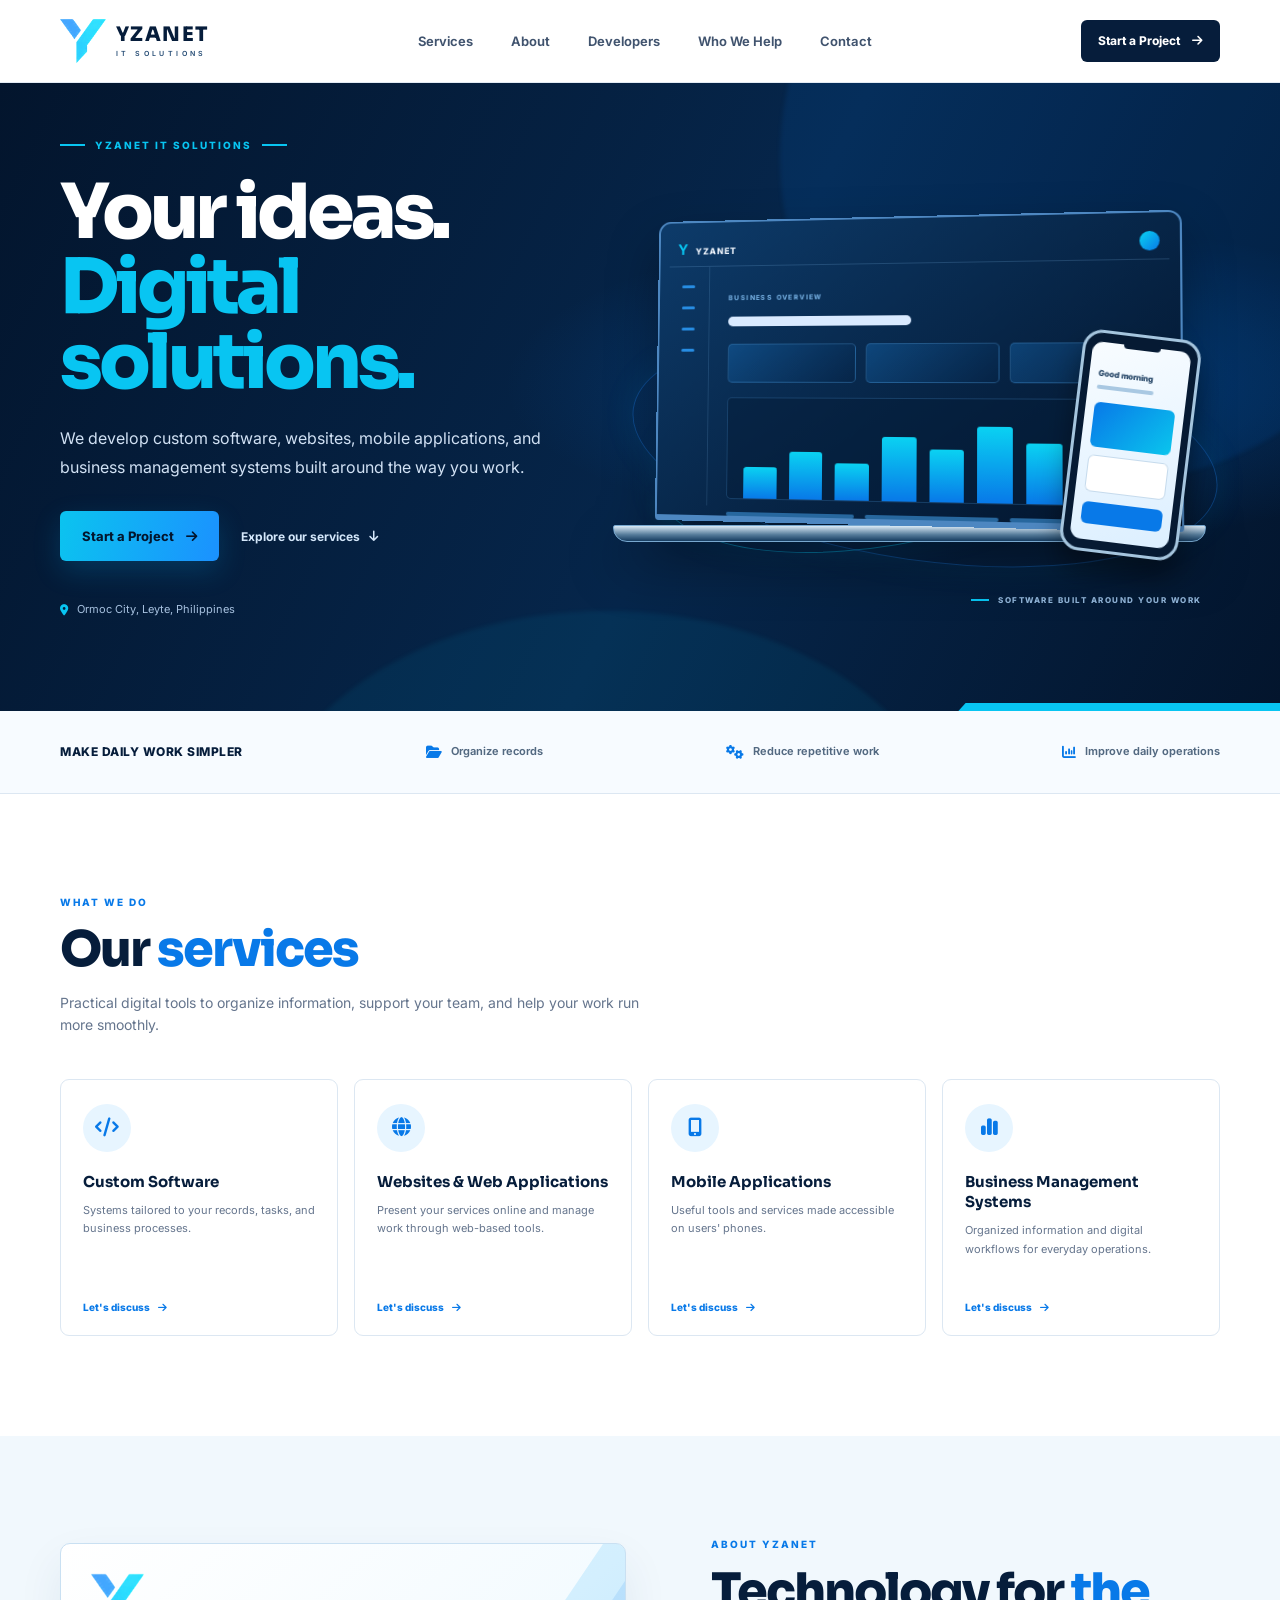
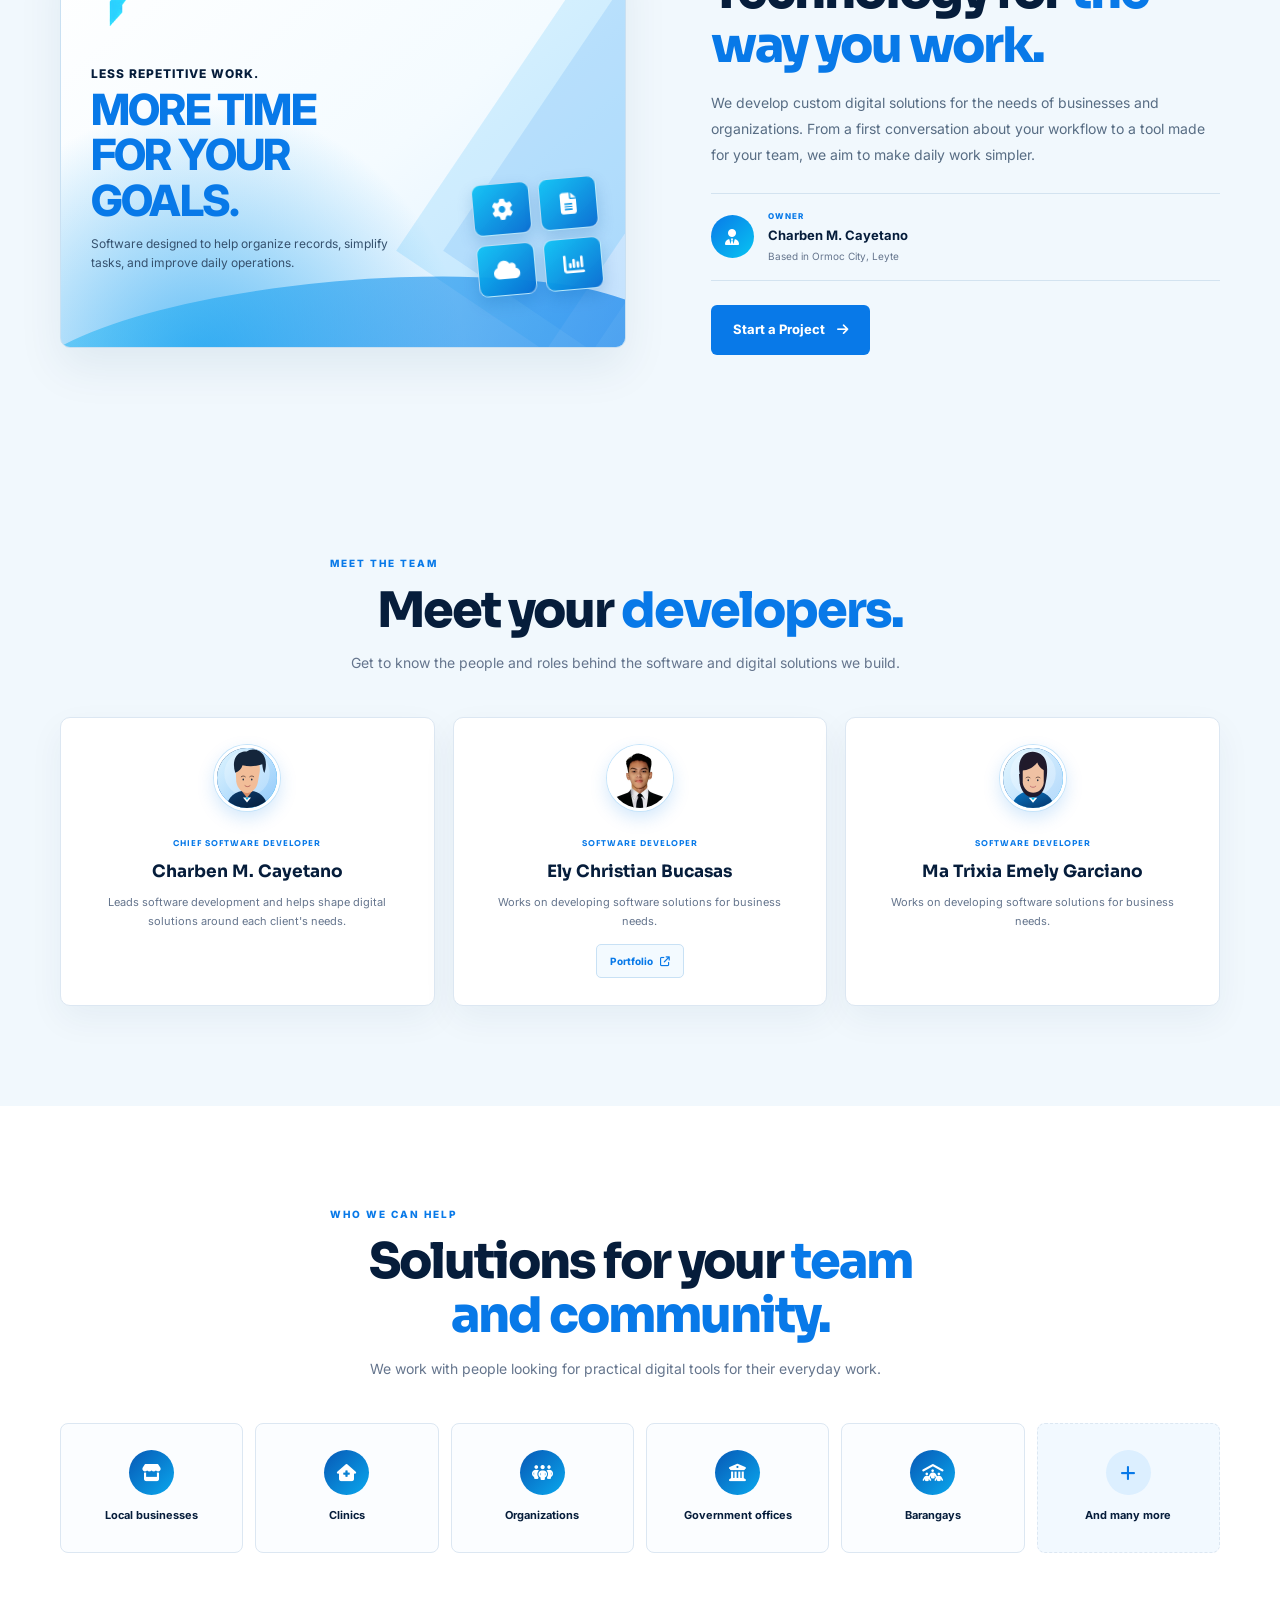
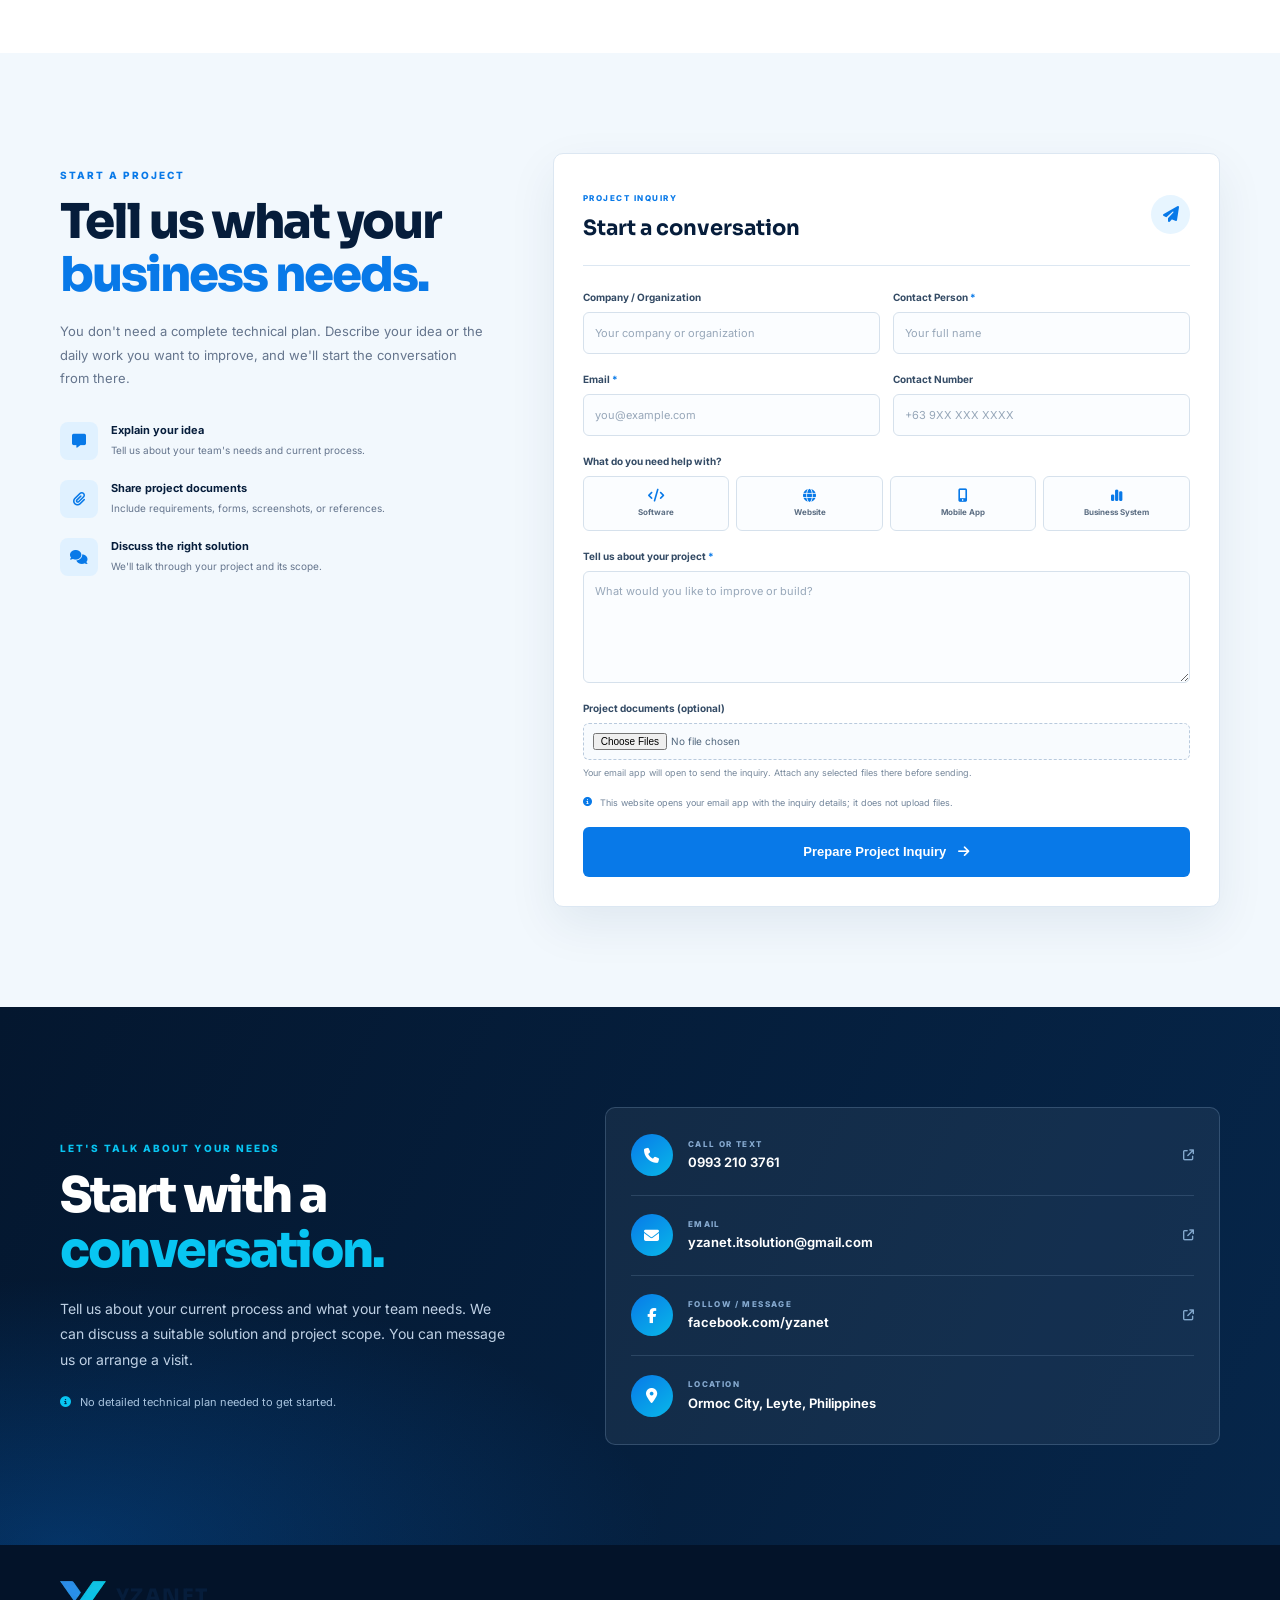
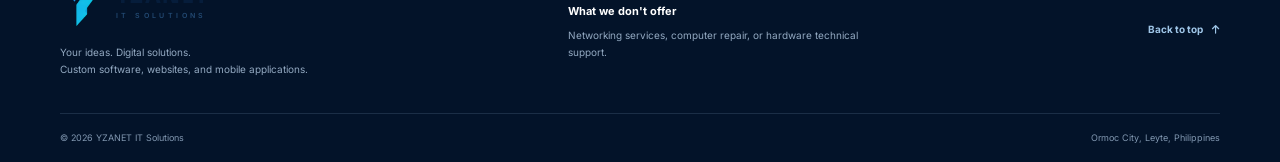
==== commit 8449733a: "Fixing again" ====
--- a/index.html
+++ b/index.html
@@ -6,7 +6,7 @@
     <meta name="description" content="YZANET IT Solutions builds custom software, websites, mobile applications, and business management systems in Ormoc City, Leyte.">
     <meta name="theme-color" content="#061d3b">
     <title>YZANET IT Solutions | Your Ideas. Digital Solutions.</title>
-    <link rel="icon" type="image/svg+xml" href="assets/yzanet-icon.svg">
+    <link rel="icon" type="image/png" href="assets/yzanet-mark.png">
     <link rel="preconnect" href="https://fonts.googleapis.com">
     <link rel="preconnect" href="https://fonts.gstatic.com" crossorigin>
     <link href="https://fonts.googleapis.com/css2?family=Inter:wght@400;500;600;700;800&family=Sora:wght@500;600;700;800&display=swap" rel="stylesheet">
@@ -17,7 +17,8 @@
 <header class="site-header">
     <div class="container header-inner">
         <a class="brand" href="#home" aria-label="YZANET IT Solutions home">
-            <img src="assets/yzanet-logo.svg" alt="YZANET IT Solutions">
+            <img class="brand-mark" src="assets/yzanet-mark.png" alt="">
+            <span class="brand-wordmark"><strong>YZANET</strong><small>IT SOLUTIONS</small></span>
         </a>
 
         <nav class="main-nav" aria-label="Main navigation">
@@ -141,7 +142,7 @@
     <section class="about-section section" id="about">
         <div class="container about-layout">
             <div class="about-art">
-                <div class="about-art-top"><img src="assets/yzanet-icon.svg" alt="" aria-hidden="true"></div>
+                <div class="about-art-top"><img src="assets/yzanet-mark.png" alt="" aria-hidden="true"></div>
                 <div class="about-art-copy">
                     <span>LESS REPETITIVE WORK.</span>
                     <strong>More time<br>for your goals.</strong>
@@ -319,7 +320,10 @@
 <footer class="site-footer">
     <div class="container footer-main">
         <div class="footer-brand">
-            <a class="brand" href="#home" aria-label="YZANET IT Solutions home"><img src="assets/yzanet-logo.svg" alt="YZANET IT Solutions"></a>
+            <a class="brand" href="#home" aria-label="YZANET IT Solutions home">
+                <img class="brand-mark" src="assets/yzanet-mark.png" alt="">
+                <span class="brand-wordmark"><strong>YZANET</strong><small>IT SOLUTIONS</small></span>
+            </a>
             <p>Your ideas. Digital solutions.<br>Custom software, websites, and mobile applications.</p>
         </div>
         <div class="footer-note">
--- a/style.css
+++ b/style.css
@@ -72,10 +72,34 @@
     align-items: center;
 }
 
-.brand img {
+.brand-mark {
     display: block;
-    width: 188px;
-    height: auto;
+    width: 46px;
+    height: 46px;
+    object-fit: contain;
+}
+
+.brand-wordmark {
+    display: flex;
+    flex-direction: column;
+    margin-left: 10px;
+    line-height: 1;
+}
+
+.brand-wordmark strong {
+    color: var(--navy);
+    font-family: var(--heading-font);
+    font-size: 20px;
+    font-weight: 800;
+    letter-spacing: 1.4px;
+}
+
+.brand-wordmark small {
+    margin-top: 5px;
+    color: #234a73;
+    font-size: 7px;
+    font-weight: 600;
+    letter-spacing: 3.4px;
 }
 
 .main-nav {
@@ -777,15 +801,13 @@
     z-index: 1;
     width: 53px;
     height: 53px;
-    padding: 9px;
-    border-radius: 9px;
-    background: var(--navy);
 }
 
 .about-art-top img {
     display: block;
     width: 100%;
     height: 100%;
+    object-fit: contain;
 }
 
 .about-art-copy {
@@ -1450,8 +1472,9 @@
     padding-bottom: 25px;
 }
 
-.footer-brand .brand img {
-    width: 178px;
+.footer-brand .brand-mark {
+    width: 46px;
+    height: 46px;
 }
 
 .footer-brand p,
@@ -1504,8 +1527,9 @@
         gap: 16px;
     }
 
-    .brand img {
-        width: 162px;
+    .brand-mark {
+        width: 42px;
+        height: 42px;
     }
 
     .main-nav {
@@ -1602,8 +1626,9 @@
         padding-bottom: 9px;
     }
 
-    .brand img {
-        width: 152px;
+    .brand-mark {
+        width: 39px;
+        height: 39px;
     }
 
     .header-inner > .button {
